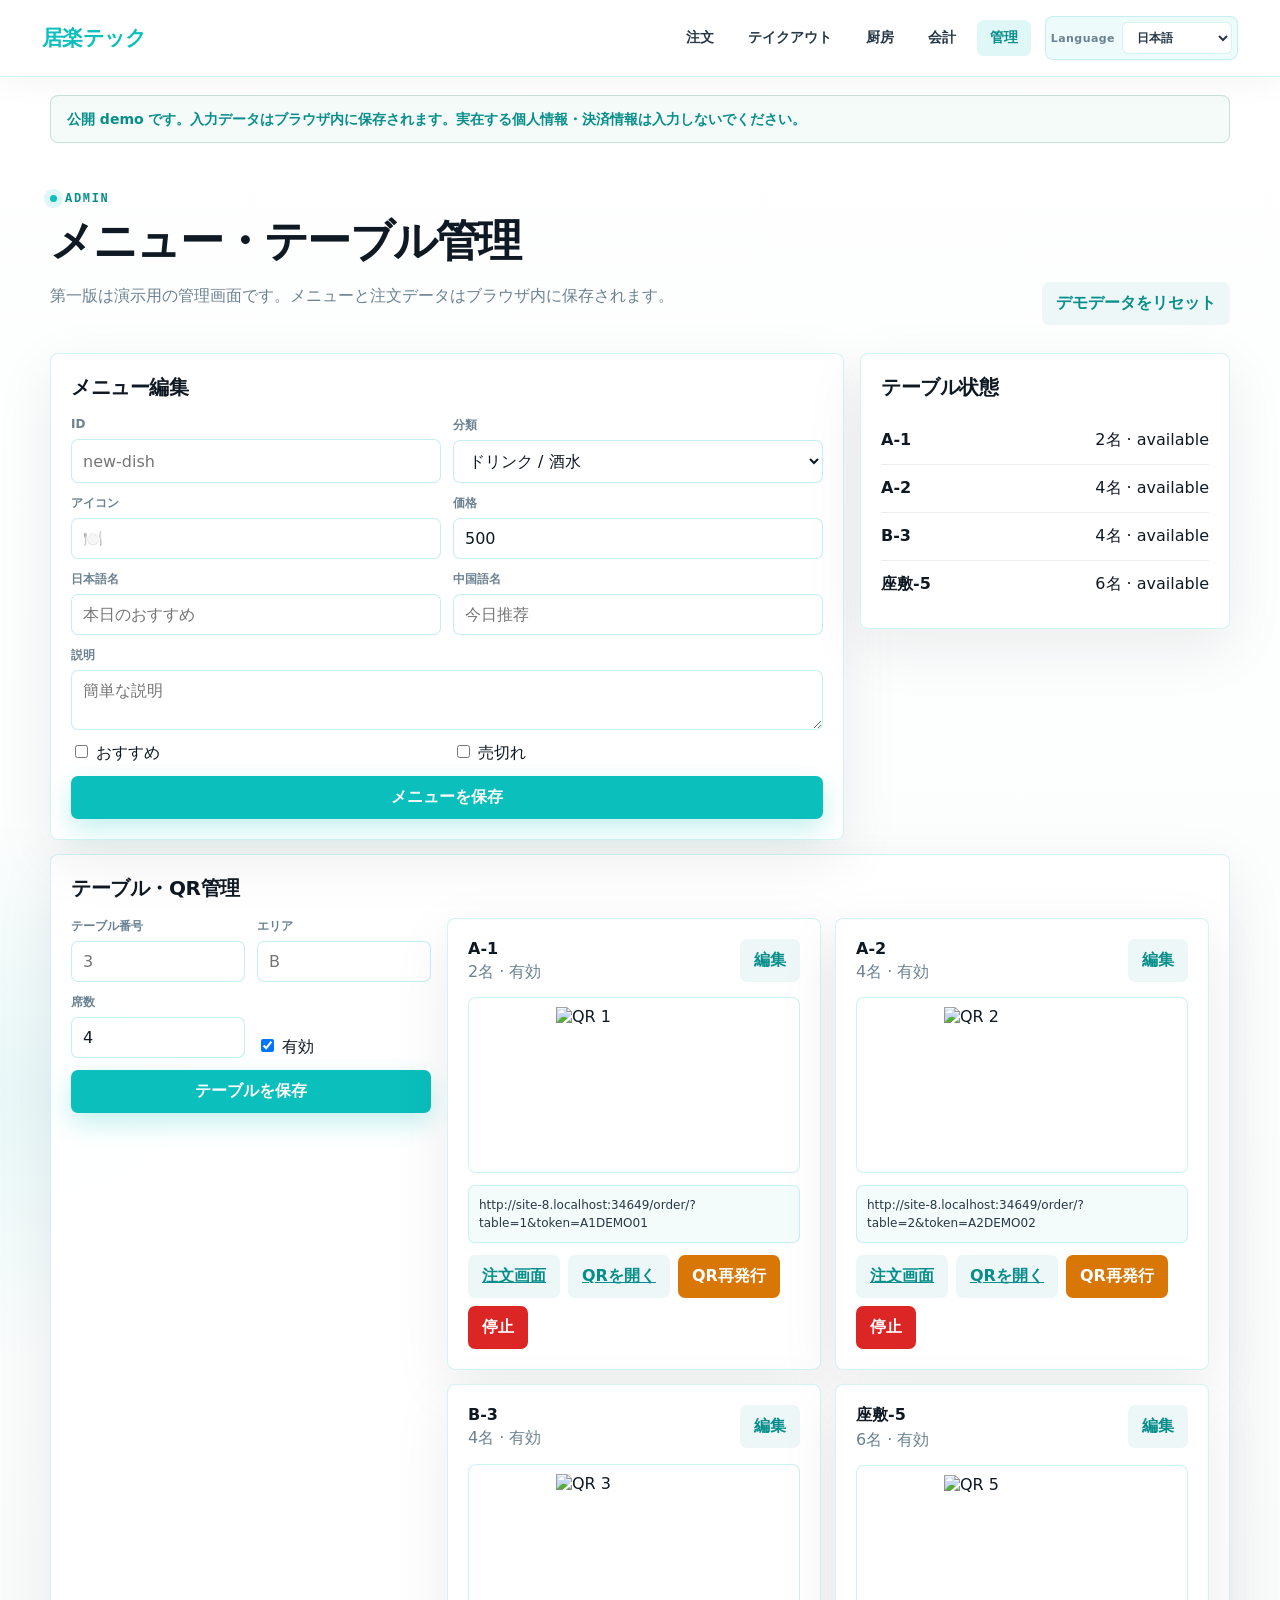
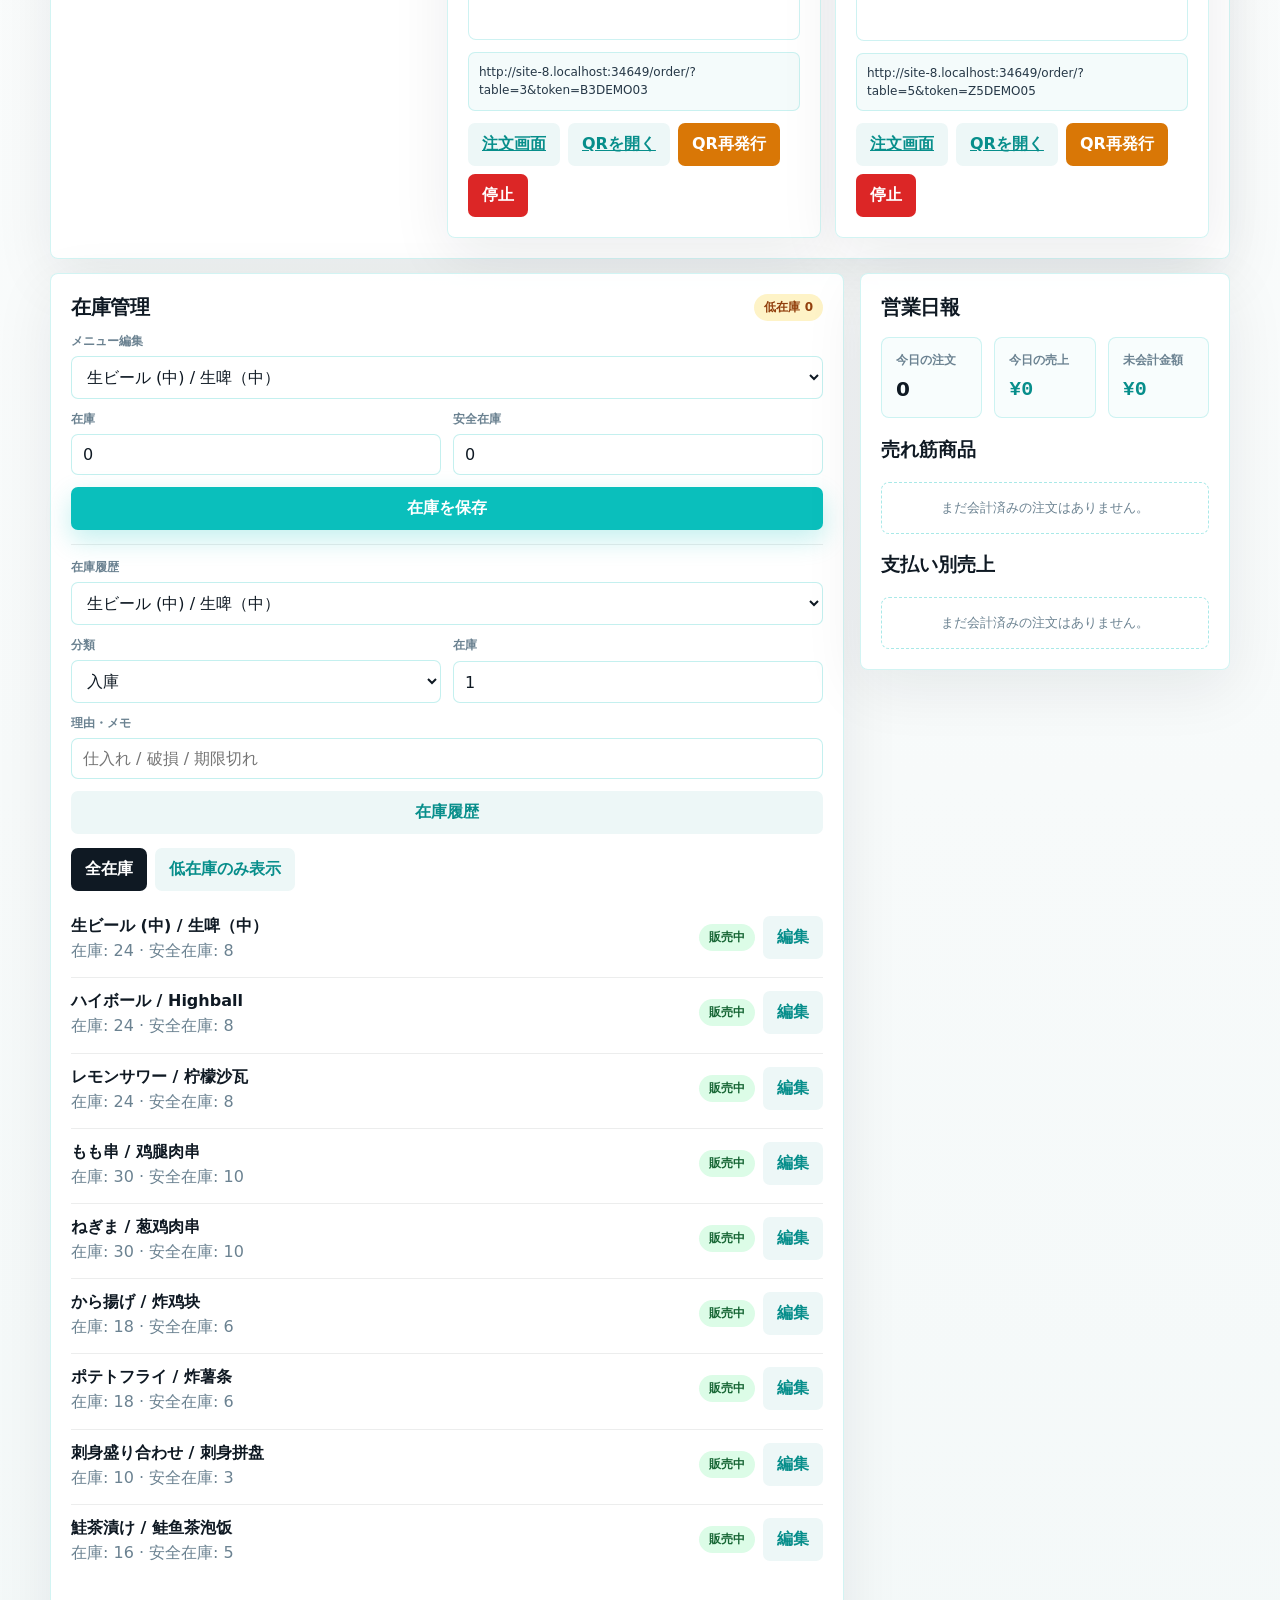
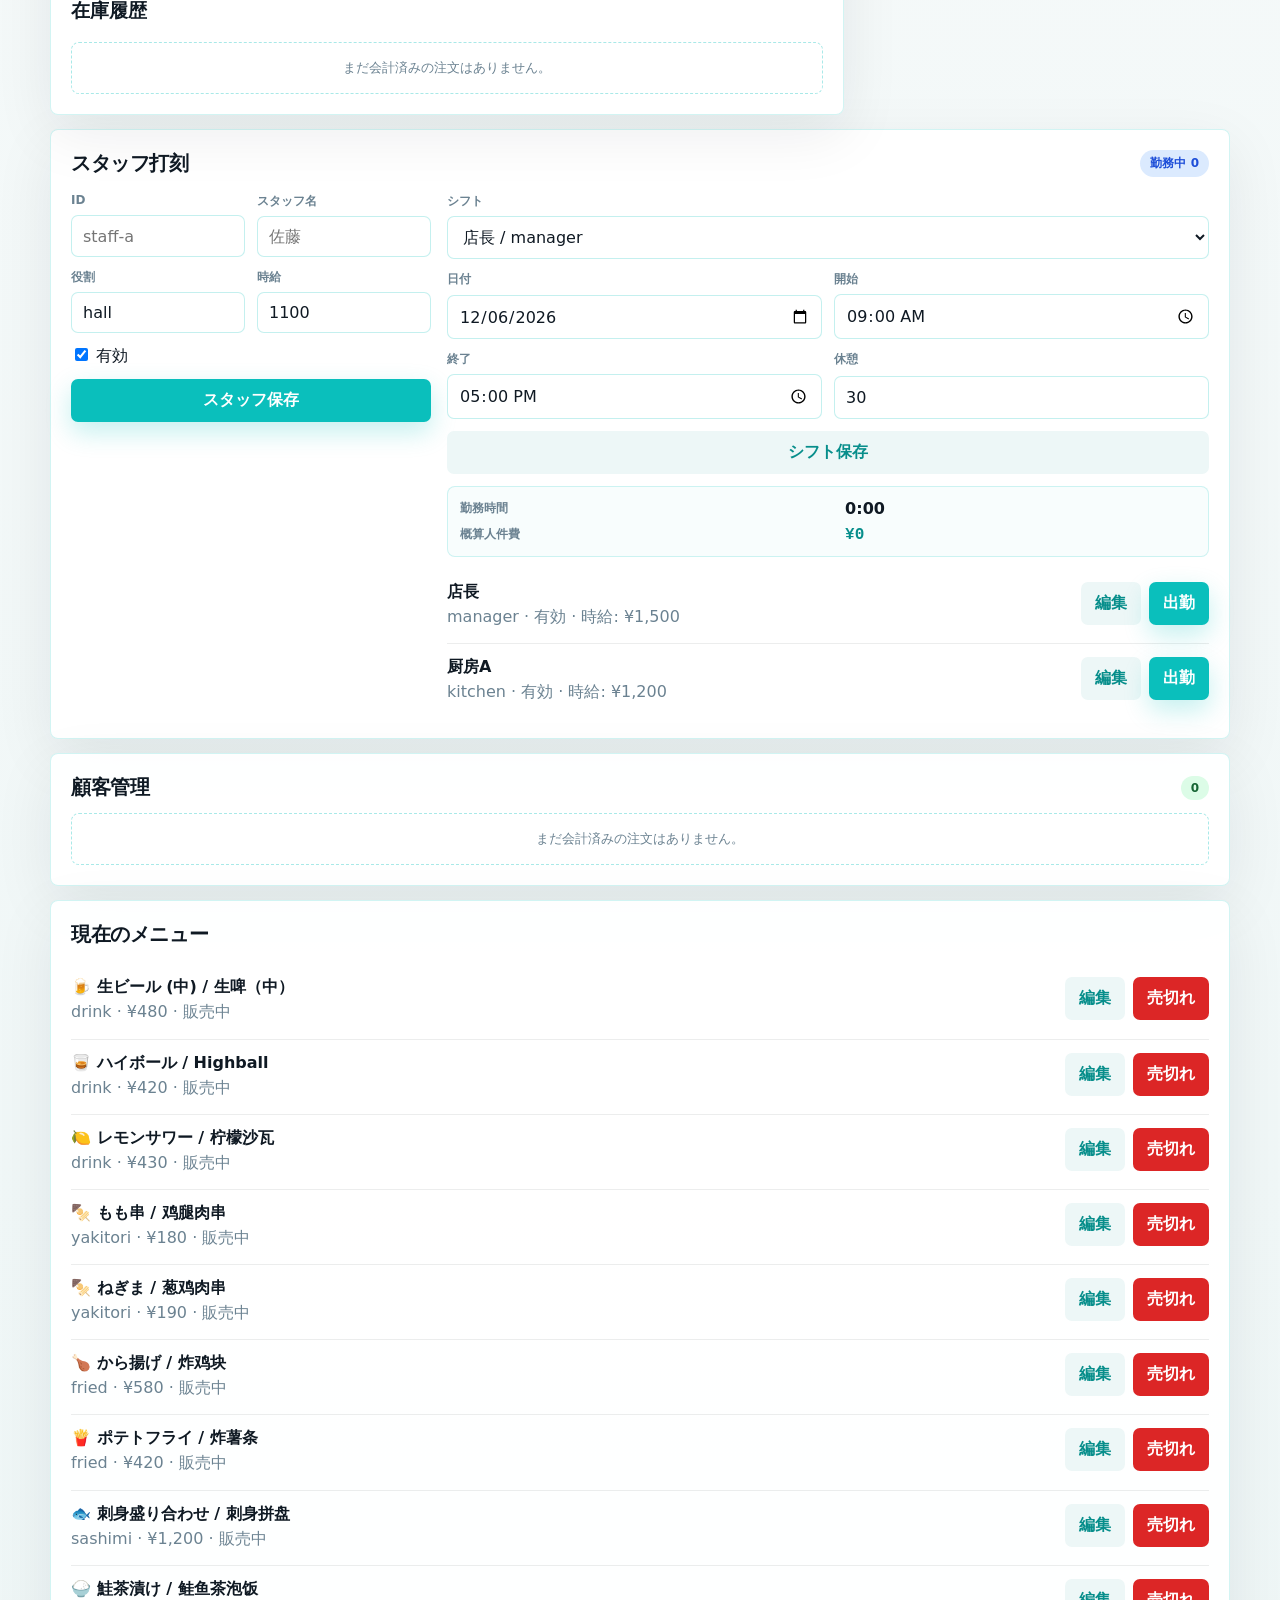
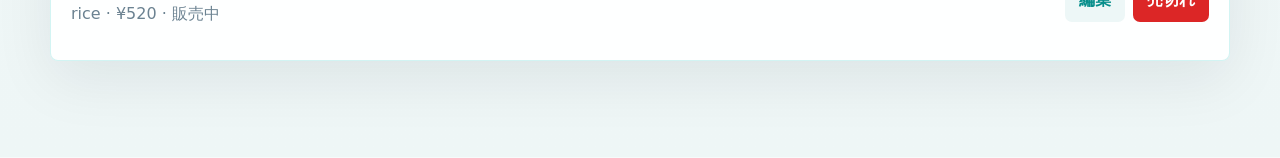
==== admin/index.html @ 018a9337 "fix: keep demo ordering responsive after stock depletion" ====
<!DOCTYPE html>
<html lang="ja">
<head>
  <meta charset="UTF-8">
  <meta name="viewport" content="width=device-width, initial-scale=1.0">
  <title>管理 | 居楽テック</title>
  <link rel="stylesheet" href="../assets/izakaya-app.css?v=20260607d">
</head>
<body data-view="admin">
  <div class="app-shell">
    <header class="topbar">
      <a class="brand" href="../">居楽テック</a>
      <div class="topbar-right">
        <nav class="nav">
          <a href="../order/?table=3" data-i18n="nav_order">注文</a>
          <a href="../takeout/" data-i18n="nav_takeout">テイクアウト</a>
          <a href="../kitchen/" data-i18n="nav_kitchen">厨房</a>
          <a href="../checkout/" data-i18n="nav_checkout">会計</a>
          <a class="active" href="../admin/" data-i18n="nav_admin">管理</a>
        </nav>
        <div class="lang-switcher" aria-label="Language">
          <button type="button" data-lang="ja">🇯🇵 JP</button>
          <button type="button" data-lang="zh">🇨🇳 中文</button>
          <button type="button" data-lang="en">🇺🇸 EN</button>
        </div>
      </div>
    </header>
    <div class="demo-notice" data-i18n="demo_notice">公開 demo です。入力データはブラウザ内に保存されます。実在する個人情報・決済情報は入力しないでください。</div>
    <main class="page">
      <div class="page-head">
        <div>
          <div class="eyebrow" data-i18n="admin_eyebrow">Admin</div>
          <h1 class="title" data-i18n="admin_title">メニュー・テーブル管理</h1>
          <p class="muted" data-i18n="admin_desc">第一版は演示用の管理画面です。メニューと注文データはブラウザ内に保存されます。</p>
        </div>
        <button class="btn ghost" data-reset data-i18n="reset_demo">デモデータをリセット</button>
      </div>
      <div class="grid layout-two">
        <section class="card">
          <h2 data-i18n="menu_edit">メニュー編集</h2>
          <form class="field-grid" data-menu-form>
            <label class="field"><span data-i18n="id">ID</span><input name="id" placeholder="new-dish"></label>
            <label class="field"><span data-i18n="category">分類</span><select name="categoryId"></select></label>
            <label class="field"><span data-i18n="icon">アイコン</span><input name="icon" placeholder="🍽️"></label>
            <label class="field"><span data-i18n="price">価格</span><input name="price" type="number" value="500" min="0"></label>
            <label class="field"><span data-i18n="name_ja">日本語名</span><input name="nameJa" required placeholder="本日のおすすめ"></label>
            <label class="field"><span data-i18n="name_zh">中国語名</span><input name="nameZh" required placeholder="今日推荐"></label>
            <label class="field full"><span data-i18n="desc">説明</span><textarea name="desc" rows="2" placeholder="簡単な説明"></textarea></label>
            <label><input name="recommended" type="checkbox"> <span data-i18n="recommended">おすすめ</span></label>
            <label><input name="soldOut" type="checkbox"> <span data-i18n="soldout">売切れ</span></label>
            <button class="btn primary full" type="submit" data-i18n="save_menu">メニューを保存</button>
          </form>
        </section>
        <aside class="card">
          <h2 data-i18n="table_status">テーブル状態</h2>
          <div data-admin-tables></div>
        </aside>
      </div>
      <section class="card" style="margin-top:14px">
        <h2 data-i18n="table_qr">テーブル・QR管理</h2>
        <div class="table-admin-grid">
          <form class="field-grid" data-table-form>
            <label class="field"><span data-i18n="table_id">テーブル番号</span><input name="id" required placeholder="3"></label>
            <label class="field"><span data-i18n="area">エリア</span><input name="area" required placeholder="B"></label>
            <label class="field"><span data-i18n="seats_count">席数</span><input name="seats" type="number" value="4" min="1"></label>
            <label style="align-self:end"><input name="enabled" type="checkbox" checked> <span data-i18n="enabled">有効</span></label>
            <button class="btn primary full" type="submit" data-i18n="save_table">テーブルを保存</button>
          </form>
          <div class="qr-grid" data-table-qr></div>
        </div>
      </section>
      <div class="grid layout-two" style="margin-top:14px">
        <section class="card">
          <div class="section-head">
            <h2 data-i18n="inventory_title">在庫管理</h2>
            <span class="status new" data-low-stock-count>0</span>
          </div>
          <form class="field-grid" data-inventory-form>
            <label class="field full"><span data-i18n="menu_edit">メニュー</span><select name="menuItemId"></select></label>
            <label class="field"><span data-i18n="stock">在庫</span><input name="stock" type="number" min="0" value="0"></label>
            <label class="field"><span data-i18n="safety_stock">安全在庫</span><input name="safetyStock" type="number" min="0" value="0"></label>
            <button class="btn primary full" type="submit" data-i18n="save_inventory">在庫を保存</button>
          </form>
          <form class="field-grid compact-form" data-movement-form>
            <label class="field full"><span data-i18n="inventory_movements">在庫履歴</span><select name="menuItemId"></select></label>
            <label class="field"><span data-i18n="category">分類</span><select name="type"><option value="restock" data-i18n="restock">入庫</option><option value="waste" data-i18n="waste">ロス</option></select></label>
            <label class="field"><span data-i18n="stock">数量</span><input name="quantity" type="number" min="1" value="1"></label>
            <label class="field full"><span data-i18n="movement_note">理由・メモ</span><input name="note" placeholder="仕入れ / 破損 / 期限切れ"></label>
            <button class="btn ghost full" type="submit" data-i18n="inventory_movements">在庫履歴</button>
          </form>
          <div class="btn-row inventory-filter">
            <button class="btn ghost active" type="button" data-inventory-filter="all" data-i18n="all_inventory">全在庫</button>
            <button class="btn ghost" type="button" data-inventory-filter="low" data-i18n="show_low_stock_only">低在庫のみ表示</button>
          </div>
          <div class="ops-list" data-inventory-list></div>
          <h3 data-i18n="inventory_movements">在庫履歴</h3>
          <div class="ops-list" data-inventory-movements></div>
        </section>
        <aside class="card">
          <h2 data-i18n="daily_report">営業日報</h2>
          <div class="overview-grid compact">
            <div class="overview-tile"><span data-i18n="today_orders">今日の注文</span><strong data-report-orders>0</strong></div>
            <div class="overview-tile"><span data-i18n="today_sales">今日の売上</span><strong class="price" data-report-sales>¥0</strong></div>
            <div class="overview-tile"><span data-i18n="open_amount">未会計金額</span><strong class="price" data-report-open>¥0</strong></div>
          </div>
          <h3 data-i18n="top_items">売れ筋商品</h3>
          <div class="ops-list" data-top-items></div>
          <h3 data-i18n="payment_methods">支払い別売上</h3>
          <div class="ops-list" data-payment-methods></div>
        </aside>
      </div>
      <section class="card" style="margin-top:14px">
        <div class="section-head">
          <h2 data-i18n="staff_timeclock">スタッフ打刻</h2>
          <span class="status preparing" data-on-duty-count>0</span>
        </div>
        <div class="table-admin-grid">
          <form class="field-grid" data-staff-form>
            <label class="field"><span data-i18n="id">ID</span><input name="id" required placeholder="staff-a"></label>
            <label class="field"><span data-i18n="staff_name">スタッフ名</span><input name="name" required placeholder="佐藤"></label>
            <label class="field"><span data-i18n="staff_role">役割</span><input name="role" value="hall"></label>
            <label class="field"><span data-i18n="hourly_wage">時給</span><input name="hourlyWage" type="number" min="0" value="1100"></label>
            <label style="align-self:end"><input name="active" type="checkbox" checked> <span data-i18n="enabled">有効</span></label>
            <button class="btn primary full" type="submit" data-i18n="save_staff">スタッフ保存</button>
          </form>
          <div>
            <form class="field-grid" data-schedule-form>
              <label class="field full"><span data-i18n="staff_schedule">シフト</span><select name="staffId"></select></label>
              <label class="field"><span data-i18n="schedule_date">日付</span><input name="date" type="date" required></label>
              <label class="field"><span data-i18n="start_time">開始</span><input name="startTime" type="time" value="09:00" required></label>
              <label class="field"><span data-i18n="end_time">終了</span><input name="endTime" type="time" value="17:00" required></label>
              <label class="field"><span data-i18n="break_time">休憩</span><input name="breakMinutes" type="number" min="0" value="30"></label>
              <button class="btn ghost full" type="submit" data-i18n="save_schedule">シフト保存</button>
            </form>
            <div class="labor-total">
              <span data-i18n="worked_time">勤務時間</span><strong data-labor-worked>0:00</strong>
              <span data-i18n="estimated_wage">概算人件費</span><strong class="price" data-labor-wage>¥0</strong>
            </div>
            <div class="ops-list" data-staff-list></div>
          </div>
        </div>
      </section>
      <section class="card" style="margin-top:14px">
        <div class="section-head">
          <h2 data-i18n="customer_management">顧客管理</h2>
          <span class="status done" data-customer-count>0</span>
        </div>
        <div class="ops-list" data-customer-list></div>
      </section>
      <section class="card" style="margin-top:14px">
        <h2 data-i18n="current_menu">現在のメニュー</h2>
        <div data-admin-menu></div>
      </section>
    </main>
  </div>
  <script src="../assets/izakaya-core.js?v=20260607d"></script>
  <script src="../assets/izakaya-config.js?v=20260607d"></script>
  <script src="../assets/izakaya-cloud.js?v=20260607d"></script>
  <script src="../assets/izakaya-i18n.js?v=20260607d"></script>
  <script src="../assets/izakaya-ui.js?v=20260607d"></script>
</body>
</html>
---- assets/izakaya-app.css ----
:root {
  --teal: #0ABFBC;
  --teal-dark: #078e8b;
  --teal-soft: #E0F7F7;
  --ink: #0F1923;
  --ink-soft: #263847;
  --muted: #6B8291;
  --line: rgba(10, 191, 188, 0.18);
  --paper: #FFFFFF;
  --wash: #F6FAFA;
  --shadow: 0 18px 60px rgba(15, 25, 35, 0.08);
  --radius: 8px;
}

* { box-sizing: border-box; }

html {
  min-height: 100%;
  font-family: 'Noto Sans JP', 'Microsoft YaHei', system-ui, sans-serif;
  background: var(--wash);
  color: var(--ink);
}

body {
  margin: 0;
  min-height: 100vh;
}

button, input, select, textarea {
  font: inherit;
}

.app-shell {
  min-height: 100vh;
  background:
    radial-gradient(900px 520px at 90% -10%, rgba(10, 191, 188, 0.16), transparent 62%),
    radial-gradient(720px 420px at 0% 22%, rgba(10, 191, 188, 0.08), transparent 64%),
    linear-gradient(180deg, #ffffff 0%, #f7fafa 48%, #eef6f6 100%);
}

.topbar {
  position: sticky;
  top: 0;
  z-index: 20;
  display: flex;
  align-items: center;
  justify-content: space-between;
  gap: 18px;
  padding: 16px 42px;
  background: rgba(255,255,255,0.9);
  border-bottom: 1px solid var(--line);
  backdrop-filter: blur(14px);
  box-shadow: 0 8px 30px rgba(15, 25, 35, 0.04);
}

.brand {
  font-family: 'Space Mono', 'Noto Sans JP', monospace;
  color: var(--teal);
  font-size: 21px;
  font-weight: 800;
  text-decoration: none;
  letter-spacing: -0.03em;
}

.nav {
  display: flex;
  align-items: center;
  gap: 8px;
  flex-wrap: wrap;
}

.topbar-right {
  display: flex;
  align-items: center;
  justify-content: flex-end;
  gap: 14px;
  flex-wrap: wrap;
}

.lang-switcher {
  display: flex;
  align-items: center;
  gap: 8px;
  padding: 5px;
  border: 1px solid var(--line);
  border-radius: 8px;
  background: rgba(10,191,188,.07);
}

.lang-select-label {
  display: flex;
  align-items: center;
  gap: 7px;
}

.lang-select-label span {
  color: var(--muted);
  font-size: 11px;
  font-weight: 900;
  letter-spacing: .04em;
}

.lang-switcher select {
  min-width: 106px;
  border: 1px solid rgba(10,191,188,.18);
  border-radius: 6px;
  background: #fff;
  color: var(--ink-soft);
  padding: 7px 28px 7px 10px;
  font-size: 12px;
  font-weight: 900;
  cursor: pointer;
  outline: none;
}

.lang-switcher select:focus {
  border-color: var(--teal);
  box-shadow: 0 0 0 3px rgba(10,191,188,.12);
}

.nav a {
  color: var(--ink-soft);
  text-decoration: none;
  font-size: 14px;
  font-weight: 700;
  padding: 9px 13px;
  border-radius: 7px;
  transition: background .18s, color .18s, transform .18s;
}

.nav a:hover,
.nav a.active {
  color: var(--teal-dark);
  background: var(--teal-soft);
}

.page {
  width: min(1180px, calc(100% - 36px));
  margin: 0 auto;
  padding: 34px 0 96px;
}

.demo-notice {
  width: min(1180px, calc(100% - 36px));
  margin: 18px auto 0;
  padding: 12px 16px;
  border: 1px solid rgba(15, 107, 87, 0.18);
  border-radius: 8px;
  background: #F4FBF8;
  color: var(--teal-dark);
  font-size: 14px;
  font-weight: 700;
  line-height: 1.6;
}

.page-head {
  display: flex;
  align-items: flex-end;
  justify-content: space-between;
  gap: 24px;
  margin: 10px 0 28px;
}

.eyebrow {
  display: inline-flex;
  align-items: center;
  gap: 8px;
  color: var(--teal-dark);
  font-family: 'Space Mono', monospace;
  font-size: 12px;
  font-weight: 800;
  letter-spacing: .14em;
  text-transform: uppercase;
}

.eyebrow::before {
  content: '';
  width: 7px;
  height: 7px;
  border-radius: 999px;
  background: var(--teal);
  box-shadow: 0 0 0 6px rgba(10, 191, 188, 0.12);
}

.title {
  margin: 10px 0 10px;
  font-size: clamp(28px, 4vw, 44px);
  line-height: 1.12;
  letter-spacing: -0.04em;
}

.muted {
  color: var(--muted);
  line-height: 1.7;
}

.grid {
  display: grid;
  gap: 16px;
}

.layout-two {
  grid-template-columns: minmax(0, 1fr) 370px;
  align-items: start;
}

.layout-two > section,
.layout-two > aside {
  min-width: 0;
}

.card {
  background: rgba(255,255,255,0.94);
  border: 1px solid var(--line);
  border-radius: var(--radius);
  padding: 20px;
  box-shadow: var(--shadow);
}

.card h2 {
  margin: 0 0 16px;
  font-size: 20px;
  letter-spacing: -0.02em;
}

.category-bar {
  display: flex;
  gap: 9px;
  overflow-x: auto;
  padding: 0 0 12px;
  margin-bottom: 4px;
}

.chip,
.tab {
  border: 1px solid rgba(10,191,188,0.24);
  background: rgba(255,255,255,0.86);
  color: var(--ink-soft);
  border-radius: 7px;
  padding: 10px 14px;
  font-size: 14px;
  font-weight: 800;
  cursor: pointer;
  transition: background .18s, color .18s, border-color .18s, transform .18s;
  white-space: nowrap;
}

.chip:hover,
.tab:hover {
  transform: translateY(-1px);
  border-color: var(--teal);
}

.chip.active,
.tab.active {
  background: var(--ink);
  color: #fff;
  border-color: var(--ink);
}

.menu-grid {
  grid-template-columns: repeat(auto-fill, minmax(230px, 1fr));
}

.menu-item {
  min-height: 210px;
  display: flex;
  flex-direction: column;
  gap: 12px;
  transition: transform .2s, box-shadow .2s, border-color .2s;
}

.menu-item:hover {
  transform: translateY(-3px);
  border-color: rgba(10,191,188,.42);
  box-shadow: 0 22px 64px rgba(10,191,188,.12);
}

.menu-top {
  display: flex;
  justify-content: space-between;
  gap: 14px;
}

.dish-icon {
  width: 48px;
  height: 48px;
  display: grid;
  place-items: center;
  border-radius: 12px;
  background: var(--teal-soft);
  font-size: 25px;
  margin-bottom: 11px;
}

.dish-name {
  font-size: 18px;
  font-weight: 900;
}

.dish-sub {
  color: var(--muted);
  font-size: 13px;
  margin-top: 3px;
}

.dish-desc {
  color: #506777;
  font-size: 13px;
  line-height: 1.6;
  min-height: 40px;
}

.price {
  color: var(--teal-dark);
  font-family: 'Space Mono', monospace;
  font-weight: 900;
  white-space: nowrap;
}

.soldout {
  opacity: .56;
}

.btn {
  border: 0;
  border-radius: 7px;
  padding: 11px 14px;
  background: var(--ink);
  color: #fff;
  font-weight: 900;
  cursor: pointer;
  transition: background .18s, transform .18s, box-shadow .18s;
}

.btn:hover:not(:disabled) {
  transform: translateY(-1px);
  box-shadow: 0 12px 28px rgba(15,25,35,.14);
}

.btn.primary {
  background: var(--teal);
  box-shadow: 0 10px 26px rgba(10,191,188,.24);
}

.btn.primary:hover:not(:disabled) {
  background: var(--teal-dark);
}

.btn.warn { background: #d97706; }
.btn.danger { background: #dc2626; }
.btn.ghost {
  background: #edf7f7;
  color: var(--teal-dark);
}
.btn:disabled {
  opacity: .48;
  cursor: not-allowed;
  box-shadow: none;
}

.btn-row {
  display: flex;
  gap: 8px;
  flex-wrap: wrap;
  align-items: center;
}

.segmented {
  display: grid;
  grid-template-columns: repeat(2, minmax(0, 1fr));
  gap: 8px;
  padding: 5px;
  margin: 6px 0 16px;
  border: 1px solid var(--line);
  border-radius: 8px;
  background: rgba(10,191,188,.07);
}

.segmented button {
  min-width: 0;
  border: 0;
  border-radius: 7px;
  padding: 11px;
  background: transparent;
  color: var(--ink-soft);
  font-weight: 900;
  cursor: pointer;
}

.segmented button.active {
  background: var(--ink);
  color: #fff;
}

.fulfillment-card {
  margin-bottom: 16px;
}

.pay-panel {
  position: sticky;
  top: 88px;
}

.cart-line,
.order-line,
.table-line,
.payment-line,
.admin-line {
  display: grid;
  grid-template-columns: minmax(0, 1fr) auto;
  gap: 12px;
  align-items: start;
  padding: 13px 0;
  border-bottom: 1px solid rgba(15,25,35,.08);
}

.cart-line:last-child,
.order-line:last-child,
.table-line:last-child,
.payment-line:last-child,
.admin-line:last-child {
  border-bottom: 0;
}

.payment-list {
  display: grid;
}

.ops-list {
  display: grid;
  margin-top: 12px;
}

.attention-line {
  margin-inline: -10px;
  padding-inline: 10px;
  border-radius: 8px;
  background: #fffbeb;
}

.compact-form {
  margin-top: 14px;
  padding-top: 14px;
  border-top: 1px solid rgba(15,25,35,.08);
}

.inventory-filter {
  margin-top: 14px;
}

.inventory-filter .active {
  background: var(--ink);
  color: #fff;
}

.labor-total {
  display: grid;
  grid-template-columns: repeat(2, minmax(0, auto));
  gap: 8px 14px;
  align-items: center;
  margin-top: 12px;
  padding: 12px;
  border: 1px solid rgba(10,191,188,.18);
  border-radius: 8px;
  background: #f8fdfd;
}

.labor-total span {
  color: var(--muted);
  font-size: 12px;
  font-weight: 900;
}

.labor-total strong {
  font-size: 16px;
}

.labor-alerts {
  margin-top: 8px;
}

.close-grid {
  display: grid;
  grid-template-columns: minmax(0, 1fr) minmax(280px, 360px);
  gap: 16px;
  align-items: start;
}

.table-ops {
  background: rgba(255,255,255,.9);
}

.customer-line {
  display: grid;
  grid-template-columns: minmax(0, 1fr) minmax(260px, 420px);
  gap: 14px;
  align-items: start;
  padding: 14px 0;
  border-bottom: 1px solid rgba(15,25,35,.08);
}

.customer-line:last-child {
  border-bottom: 0;
}

.customer-note-form {
  display: grid;
  grid-template-columns: minmax(0, 1fr) auto;
  gap: 8px;
}

.customer-note-form input {
  min-width: 0;
  border: 1px solid rgba(10,191,188,.24);
  border-radius: 7px;
  padding: 10px 11px;
  outline: none;
}

.qty {
  display: inline-flex;
  align-items: center;
  gap: 7px;
  margin-top: 8px;
}

.qty button {
  width: 30px;
  height: 30px;
  border: 1px solid rgba(10,191,188,.28);
  background: #fff;
  border-radius: 7px;
  font-weight: 900;
  cursor: pointer;
}

.note,
.field input,
.field select,
.field textarea {
  width: 100%;
  border: 1px solid rgba(10,191,188,.24);
  border-radius: 7px;
  background: #fff;
  padding: 10px 11px;
  color: var(--ink);
  outline: none;
}

.note {
  margin-top: 9px;
  font-size: 13px;
}

.note:focus,
.field input:focus,
.field select:focus,
.field textarea:focus {
  border-color: var(--teal);
  box-shadow: 0 0 0 4px rgba(10,191,188,.1);
}

.summary {
  display: flex;
  justify-content: space-between;
  align-items: center;
  gap: 14px;
  margin-top: 16px;
  padding-top: 16px;
  border-top: 2px solid var(--ink);
  font-size: 18px;
  font-weight: 900;
}

.danger-text {
  color: var(--red);
}

.status {
  display: inline-flex;
  align-items: center;
  border-radius: 999px;
  padding: 5px 10px;
  font-size: 12px;
  font-weight: 900;
}

.status.new { background: #fef3c7; color: #92400e; }
.status.preparing { background: #dbeafe; color: #1d4ed8; }
.status.done { background: #dcfce7; color: #166534; }
.status.paid { background: #ede9fe; color: #6d28d9; }

.order-card {
  gap: 10px;
}

.kitchen-board {
  display: grid;
  grid-template-columns: repeat(3, minmax(0, 1fr));
  gap: 16px;
  align-items: start;
}

.kitchen-column {
  min-height: 360px;
  padding: 16px;
  border: 1px solid var(--line);
  border-radius: var(--radius);
  background: rgba(255,255,255,.62);
}

.kitchen-column.new {
  border-color: rgba(217,119,6,.24);
}

.kitchen-column.preparing {
  border-color: rgba(29,78,216,.22);
}

.kitchen-column.done {
  border-color: rgba(22,101,52,.22);
}

.kitchen-ticket {
  padding: 16px;
  box-shadow: 0 14px 42px rgba(15,25,35,.06);
}

.kitchen-ticket.dine-in {
  border-left: 4px solid var(--teal);
}

.kitchen-ticket.pickup {
  border-left: 4px solid #6366f1;
}

.kitchen-ticket.delivery {
  border-left: 4px solid #f59e0b;
}

.kitchen-ticket.rush {
  border-color: rgba(220,38,38,.36);
  box-shadow: 0 16px 46px rgba(220,38,38,.08);
}

.ticket-head {
  display: flex;
  justify-content: space-between;
  gap: 12px;
  align-items: flex-start;
}

.ticket-badges {
  display: flex;
  gap: 7px;
  flex-wrap: wrap;
  align-items: center;
}

.ticket-head h2 {
  margin: 9px 0 4px;
  font-size: 22px;
}

.order-type,
.rush-badge {
  display: inline-flex;
  align-items: center;
  border-radius: 999px;
  padding: 5px 10px;
  font-size: 12px;
  font-weight: 900;
}

.order-type.dine-in {
  background: var(--teal-soft);
  color: var(--teal-dark);
}

.order-type.pickup {
  background: #eef2ff;
  color: #4338ca;
}

.order-type.delivery {
  background: #fef3c7;
  color: #b45309;
}

.rush-badge {
  background: #fee2e2;
  color: #b91c1c;
}

.note-alert {
  display: grid;
  gap: 6px;
  margin: 12px 0;
  padding: 11px 12px;
  border: 1px solid rgba(245,158,11,.28);
  border-radius: 8px;
  background: #fff7ed;
  color: #7c2d12;
  font-size: 13px;
  line-height: 1.5;
}

.note-alert strong {
  color: #9a3412;
}

.order-history {
  margin-top: 22px;
  padding-top: 18px;
  border-top: 1px solid rgba(15,25,35,.1);
}

.section-head {
  display: flex;
  justify-content: space-between;
  gap: 12px;
  align-items: center;
  margin-bottom: 12px;
}

.section-head h2 {
  margin: 0;
}

.mini-order {
  padding: 12px;
  border: 1px solid rgba(10,191,188,.18);
  border-radius: 8px;
  background: #f9fdfd;
}

.mini-order.selected {
  border-color: var(--teal);
  box-shadow: 0 0 0 4px rgba(10,191,188,.1);
}

.mini-order + .mini-order {
  margin-top: 10px;
}

.mini-order .order-line {
  padding: 8px 0 0;
  border-bottom: 0;
  font-size: 13px;
}

.confirmation-card {
  display: grid;
  gap: 12px;
  margin-bottom: 16px;
  padding: 16px;
  border: 1px solid rgba(10,191,188,.28);
  border-radius: 8px;
  background: linear-gradient(180deg, #f4ffff 0%, #ffffff 100%);
  box-shadow: 0 14px 40px rgba(10,191,188,.1);
}

.confirmation-card[hidden] {
  display: none;
}

.confirmation-card h3 {
  margin: 6px 0 4px;
  font-size: 22px;
}

.confirmation-icon {
  width: 42px;
  height: 42px;
  display: grid;
  place-items: center;
  border-radius: 50%;
  background: var(--teal);
  color: #fff;
  font-size: 24px;
  font-weight: 900;
}

.confirm-detail {
  display: flex;
  justify-content: space-between;
  gap: 12px;
  padding: 10px 0;
  border-top: 1px solid rgba(15,25,35,.08);
}

.confirm-detail span {
  color: var(--muted);
  font-size: 13px;
  font-weight: 900;
}

.summary.compact {
  margin-top: 12px;
  padding-top: 12px;
  font-size: 16px;
}

.meta {
  display: flex;
  gap: 8px;
  flex-wrap: wrap;
  color: var(--muted);
  font-size: 13px;
}

.empty {
  padding: 34px 18px;
  text-align: center;
  color: var(--muted);
  background: rgba(255,255,255,.72);
  border: 1px dashed rgba(10,191,188,.35);
  border-radius: var(--radius);
}

.empty.small {
  padding: 16px 12px;
  font-size: 13px;
}

.tabs {
  display: flex;
  gap: 9px;
  flex-wrap: wrap;
}

.field-grid {
  display: grid;
  grid-template-columns: repeat(2, minmax(0, 1fr));
  gap: 12px;
}

.table-admin-grid {
  display: grid;
  grid-template-columns: minmax(280px, 360px) minmax(0, 1fr);
  gap: 16px;
  align-items: start;
  margin-top: 16px;
}

.qr-grid {
  display: grid;
  grid-template-columns: repeat(auto-fill, minmax(250px, 1fr));
  gap: 14px;
}

.qr-card {
  display: grid;
  gap: 12px;
}

.qr-head {
  display: flex;
  justify-content: space-between;
  gap: 12px;
  align-items: flex-start;
}

.qr-code {
  display: grid;
  place-items: center;
  min-height: 176px;
  border: 1px solid rgba(10,191,188,.2);
  border-radius: 8px;
  background: #fff;
}

.qr-code img {
  width: 156px;
  height: 156px;
}

.url-box {
  display: block;
  overflow-wrap: anywhere;
  padding: 10px;
  border-radius: 7px;
  background: #f4fbfb;
  border: 1px solid rgba(10,191,188,.18);
  color: var(--ink-soft);
  font-size: 12px;
  line-height: 1.5;
}

.field {
  display: grid;
  gap: 6px;
}

.field label,
.field span {
  color: var(--muted);
  font-size: 12px;
  font-weight: 900;
}

.full {
  grid-column: 1 / -1;
}

.toast {
  position: fixed;
  left: 50%;
  bottom: 22px;
  transform: translateX(-50%);
  z-index: 40;
  padding: 13px 18px;
  color: #fff;
  background: var(--ink);
  border-radius: 8px;
  box-shadow: 0 18px 50px rgba(15,25,35,.24);
  font-weight: 800;
}

.app-link {
  color: var(--teal-dark);
  font-weight: 900;
  text-decoration: none;
}

.small-note {
  margin: 14px 0 0;
  font-size: 13px;
}

.outside-checkout {
  margin-top: 16px;
}

.overview-card {
  margin-bottom: 16px;
}

.overview-grid {
  display: grid;
  grid-template-columns: repeat(4, minmax(0, 1fr));
  gap: 12px;
}

.overview-grid.compact {
  grid-template-columns: repeat(3, minmax(0, 1fr));
  margin-bottom: 16px;
}

.overview-tile {
  min-width: 0;
  padding: 14px;
  border: 1px solid rgba(10,191,188,.18);
  border-radius: 8px;
  background: #f8fdfd;
}

.overview-tile span {
  display: block;
  color: var(--muted);
  font-size: 12px;
  font-weight: 900;
  margin-bottom: 7px;
}

.overview-tile strong {
  display: block;
  font-size: 20px;
  line-height: 1.35;
  overflow-wrap: anywhere;
}

@media (max-width: 900px) {
  .topbar {
    display: grid;
    grid-template-columns: minmax(0, 1fr) auto;
    align-items: center;
    padding: 14px 18px;
  }

  .topbar-right {
    display: contents;
  }

  .brand {
    grid-column: 1;
    grid-row: 1;
  }

  .lang-switcher {
    grid-column: 2;
    grid-row: 1;
    justify-self: end;
  }

  .nav {
    grid-column: 1 / -1;
    grid-row: 2;
    justify-content: flex-start;
  }

  .page {
    width: min(100% - 28px, 1180px);
    padding-top: 24px;
  }

  .page-head {
    align-items: flex-start;
    flex-direction: column;
  }

  .layout-two {
    grid-template-columns: 1fr;
  }

  .pay-panel {
    position: static;
  }

  .field-grid {
    grid-template-columns: 1fr;
  }

  .table-admin-grid {
    grid-template-columns: 1fr;
  }

  .close-grid {
    grid-template-columns: 1fr;
  }

  .customer-line,
  .customer-note-form {
    grid-template-columns: 1fr;
  }

  .kitchen-board {
    grid-template-columns: 1fr;
  }

  .overview-grid {
    grid-template-columns: repeat(2, minmax(0, 1fr));
  }
}

@media (max-width: 560px) {
  .topbar {
    gap: 12px;
  }

  .lang-select-label span {
    display: none;
  }

  .lang-switcher select {
    min-width: 96px;
  }

  .page {
    width: min(100% - 28px, 1180px);
  }

  .card {
    padding: 16px;
  }

  .segmented {
    gap: 6px;
  }

  .segmented button {
    padding: 11px 8px;
    font-size: 15px;
    white-space: normal;
    overflow-wrap: anywhere;
  }

  .menu-grid {
    grid-template-columns: repeat(2, minmax(0, 1fr));
    gap: 12px;
  }

  .menu-item {
    min-height: 258px;
    padding: 14px;
  }

  .menu-top {
    flex-direction: column;
    gap: 8px;
  }

  .dish-icon {
    width: 44px;
    height: 44px;
    margin-bottom: 9px;
    font-size: 23px;
  }

  .dish-name {
    font-size: 16px;
    line-height: 1.32;
    overflow-wrap: anywhere;
  }

  .dish-sub,
  .dish-desc {
    font-size: 12px;
  }

  .dish-desc {
    min-height: 54px;
  }

  .menu-item .btn {
    width: 100%;
    margin-top: auto;
    padding-inline: 8px;
  }

  .overview-grid {
    grid-template-columns: 1fr;
  }
}

@media (max-width: 340px) {
  .menu-grid {
    grid-template-columns: 1fr;
  }
}
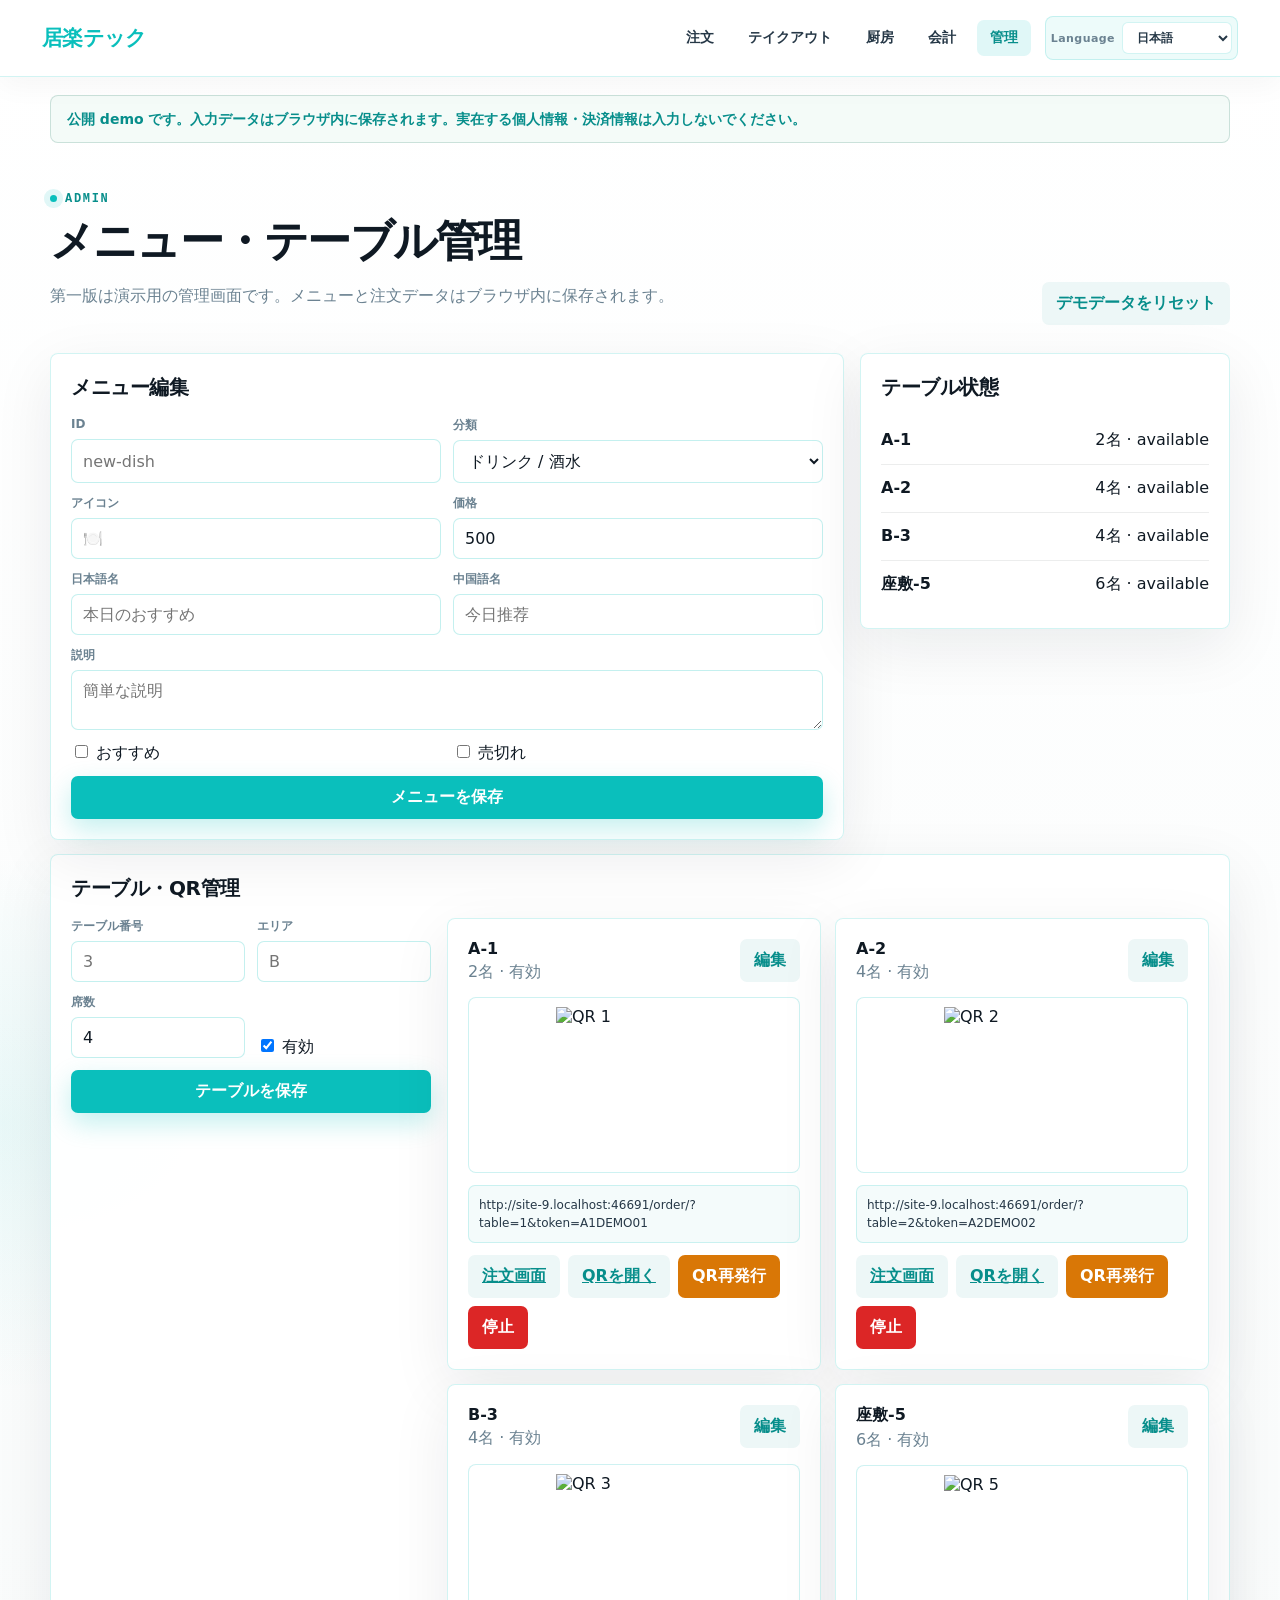
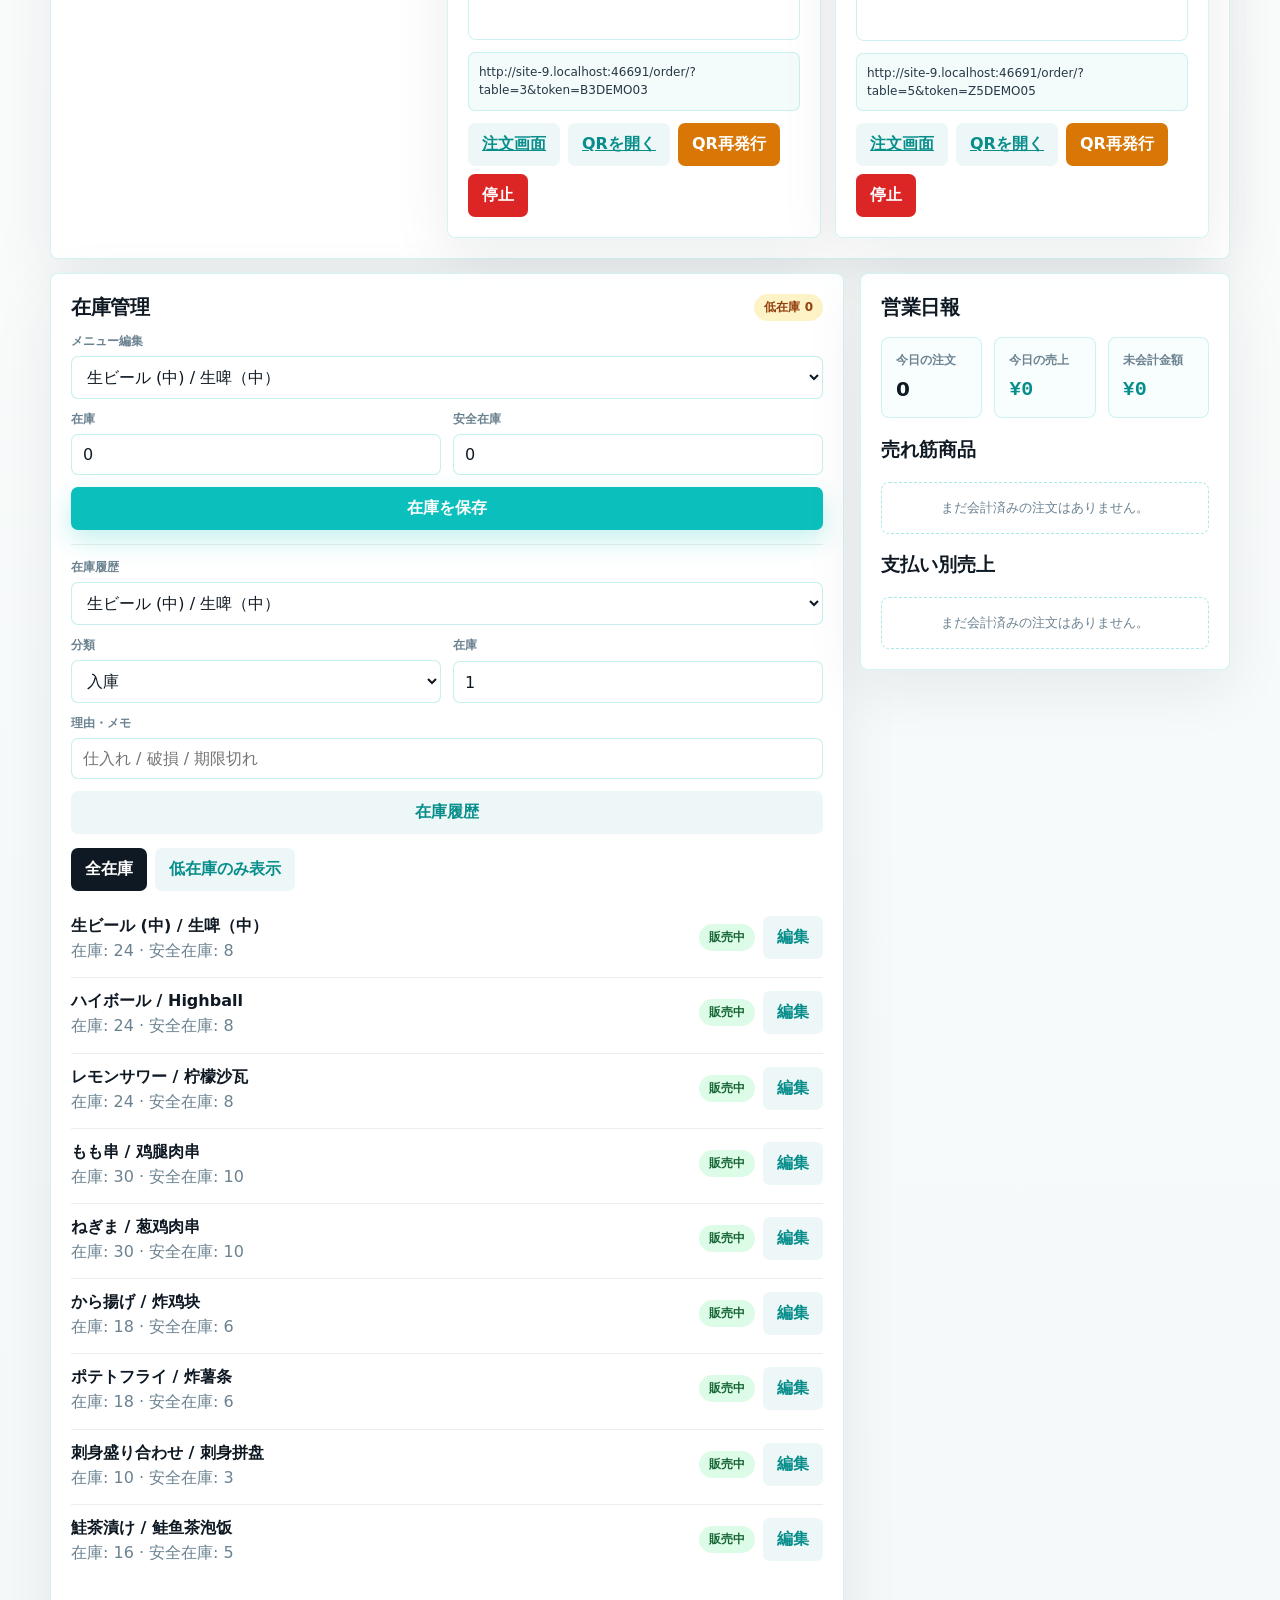
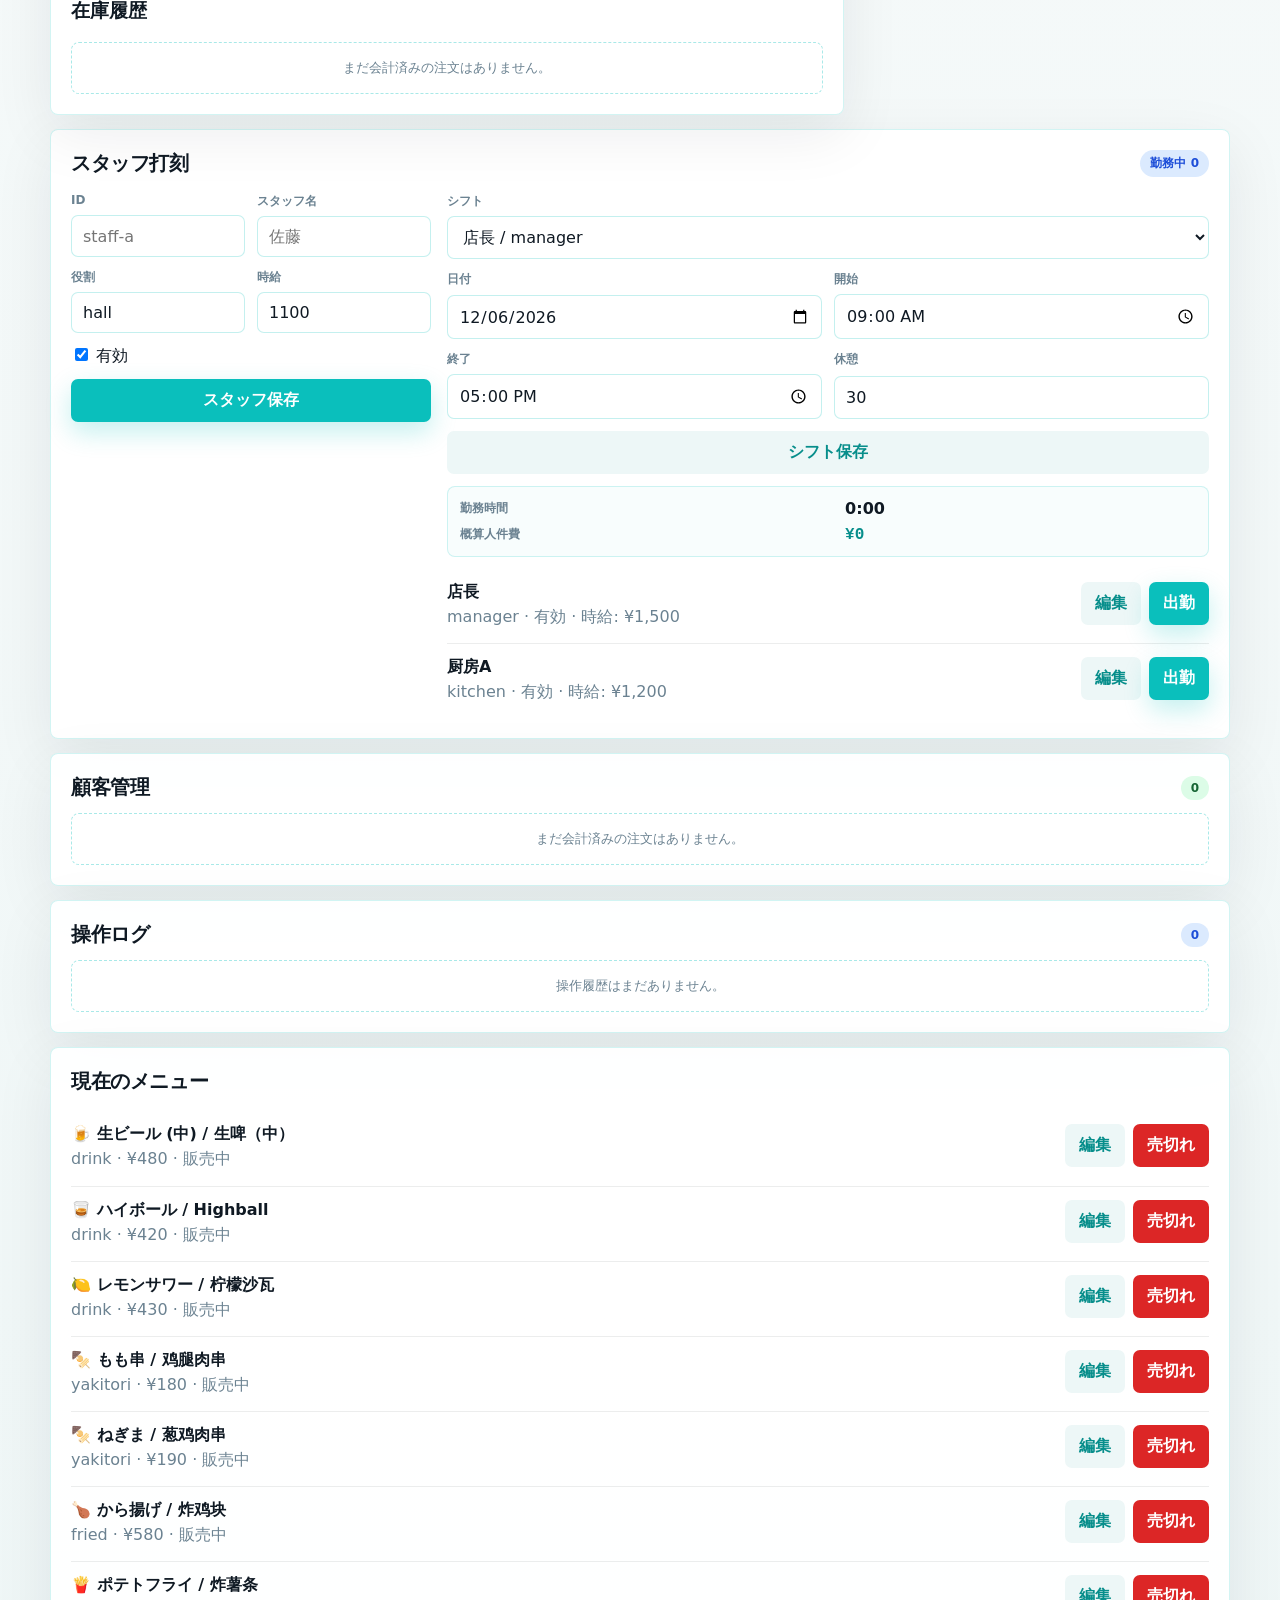
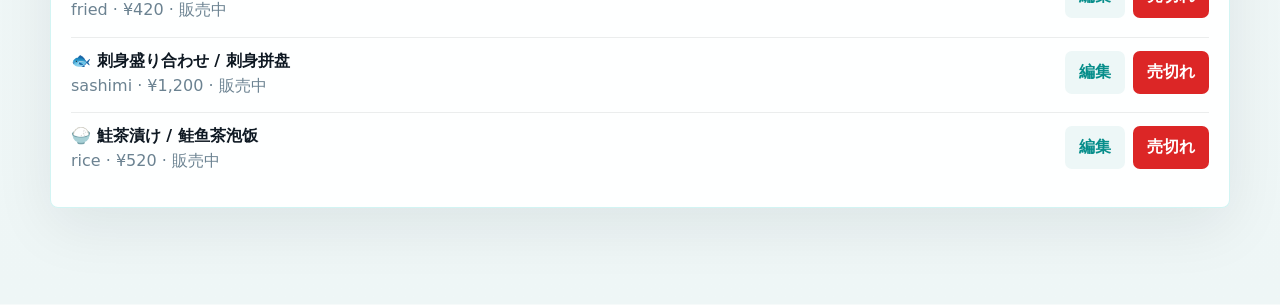
==== commit 04b82d16: "feat: add operations audit log" ====
--- a/admin/index.html
+++ b/admin/index.html
@@ -4,7 +4,7 @@
   <meta charset="UTF-8">
   <meta name="viewport" content="width=device-width, initial-scale=1.0">
   <title>管理 | 居楽テック</title>
-  <link rel="stylesheet" href="../assets/izakaya-app.css?v=20260607d">
+  <link rel="stylesheet" href="../assets/izakaya-app.css?v=20260608a">
 </head>
 <body data-view="admin">
   <div class="app-shell">
@@ -148,15 +148,22 @@
         <div class="ops-list" data-customer-list></div>
       </section>
       <section class="card" style="margin-top:14px">
+        <div class="section-head">
+          <h2 data-i18n="audit_log">操作ログ</h2>
+          <span class="status preparing" data-audit-count>0</span>
+        </div>
+        <div class="ops-list" data-audit-log></div>
+      </section>
+      <section class="card" style="margin-top:14px">
         <h2 data-i18n="current_menu">現在のメニュー</h2>
         <div data-admin-menu></div>
       </section>
     </main>
   </div>
-  <script src="../assets/izakaya-core.js?v=20260607d"></script>
-  <script src="../assets/izakaya-config.js?v=20260607d"></script>
-  <script src="../assets/izakaya-cloud.js?v=20260607d"></script>
-  <script src="../assets/izakaya-i18n.js?v=20260607d"></script>
-  <script src="../assets/izakaya-ui.js?v=20260607d"></script>
+  <script src="../assets/izakaya-core.js?v=20260608a"></script>
+  <script src="../assets/izakaya-config.js?v=20260608a"></script>
+  <script src="../assets/izakaya-cloud.js?v=20260608a"></script>
+  <script src="../assets/izakaya-i18n.js?v=20260608a"></script>
+  <script src="../assets/izakaya-ui.js?v=20260608a"></script>
 </body>
 </html>
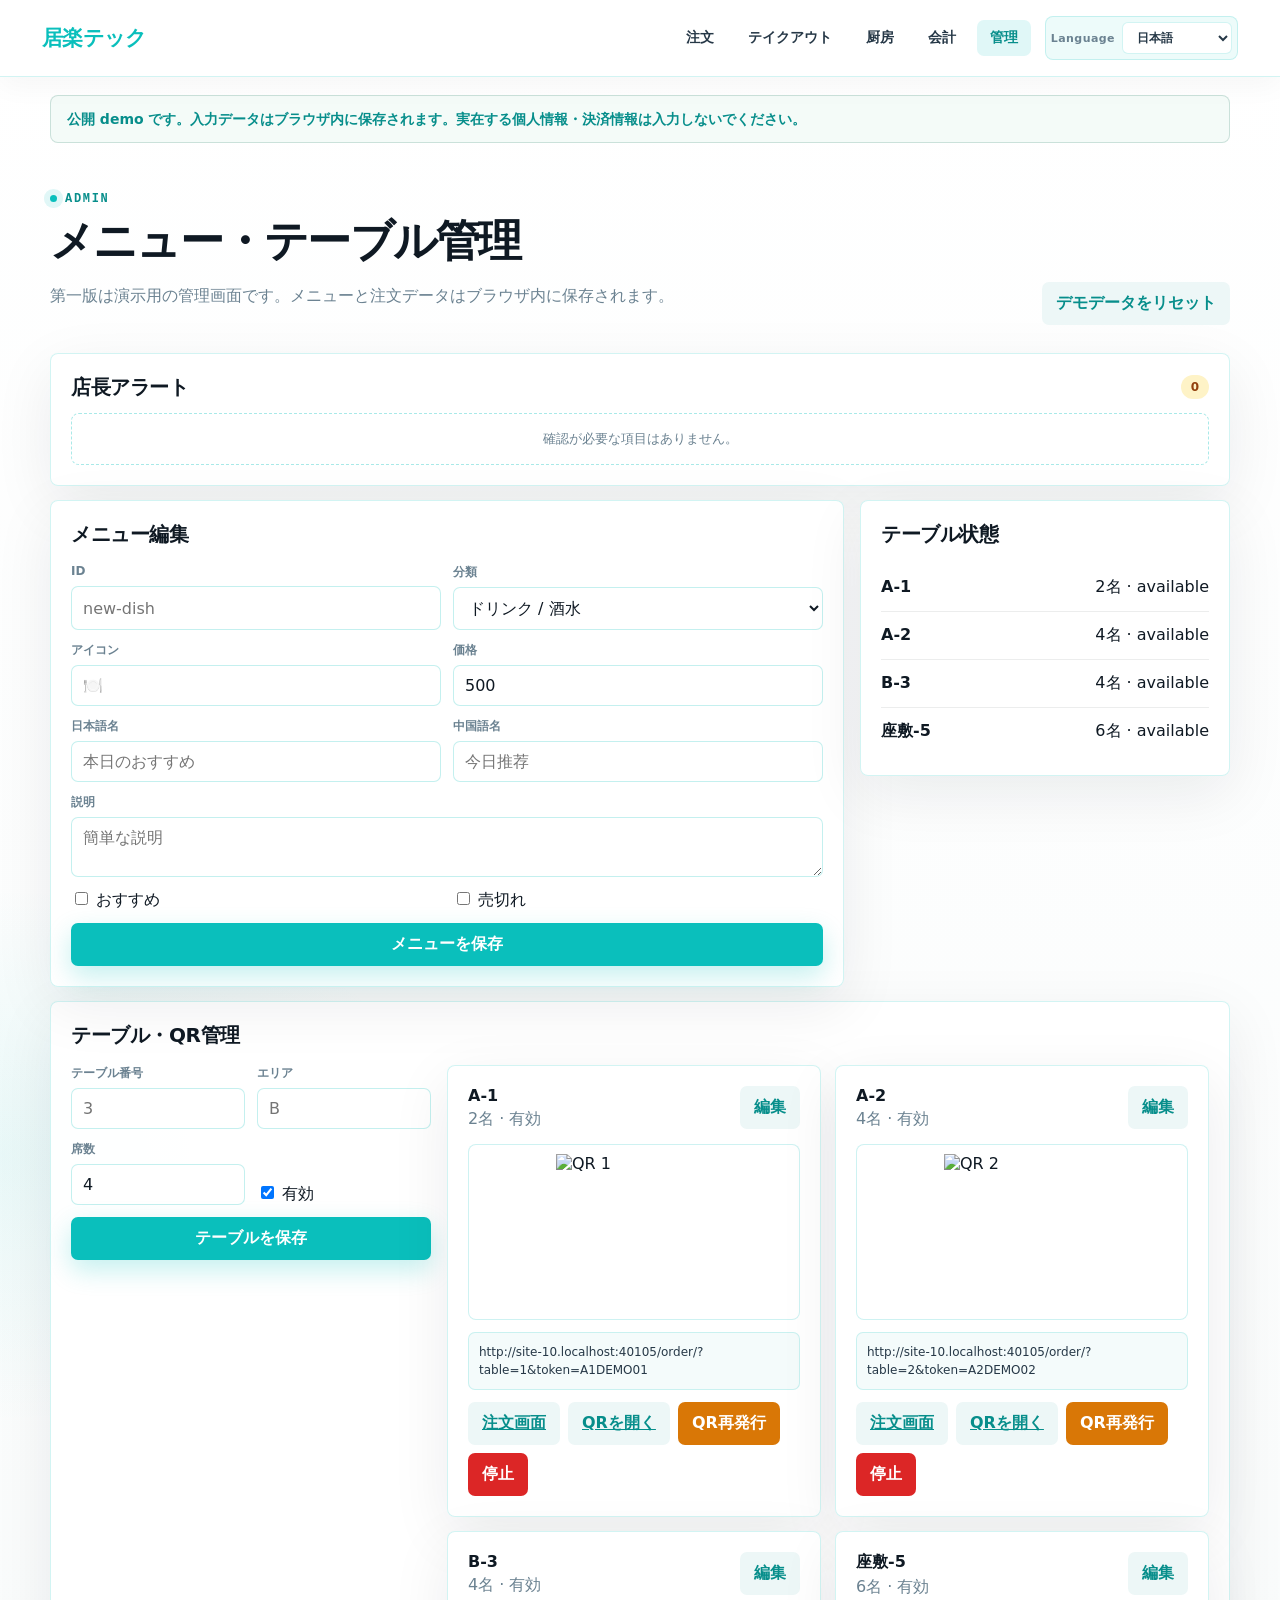
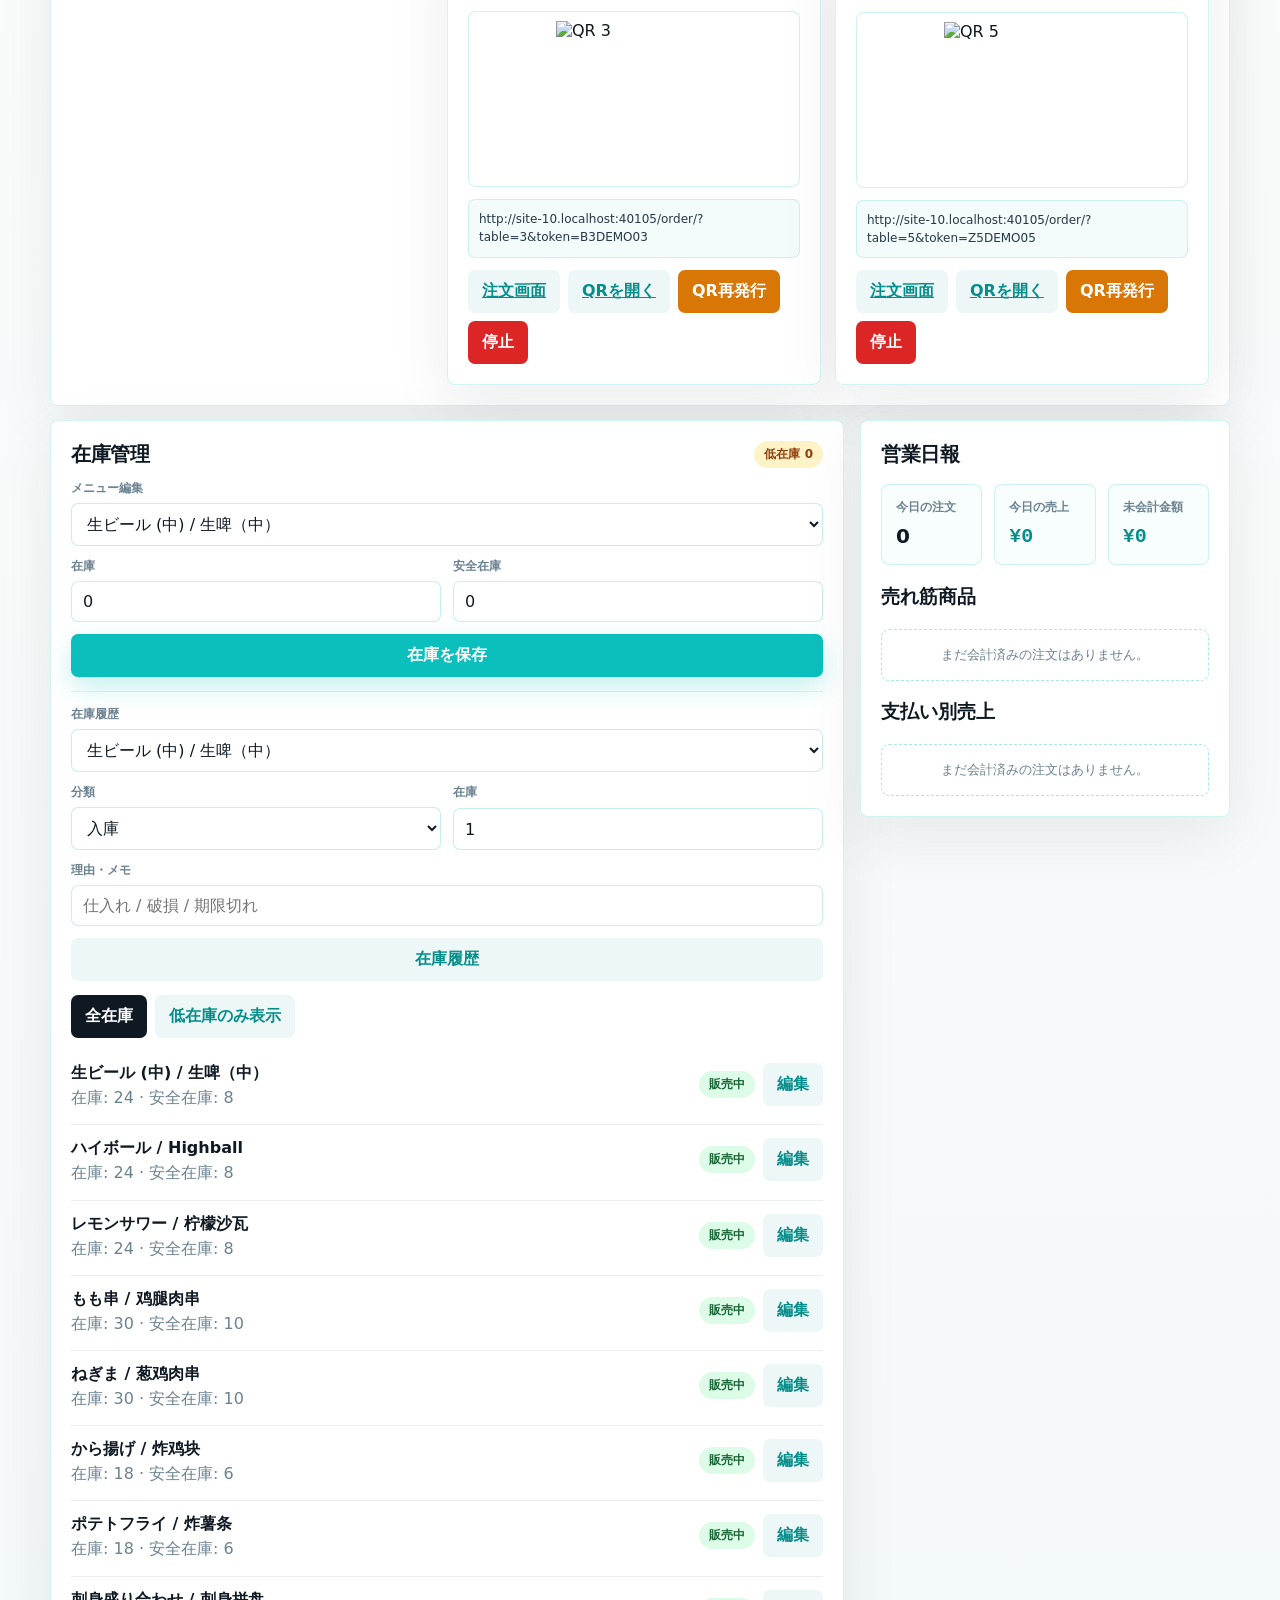
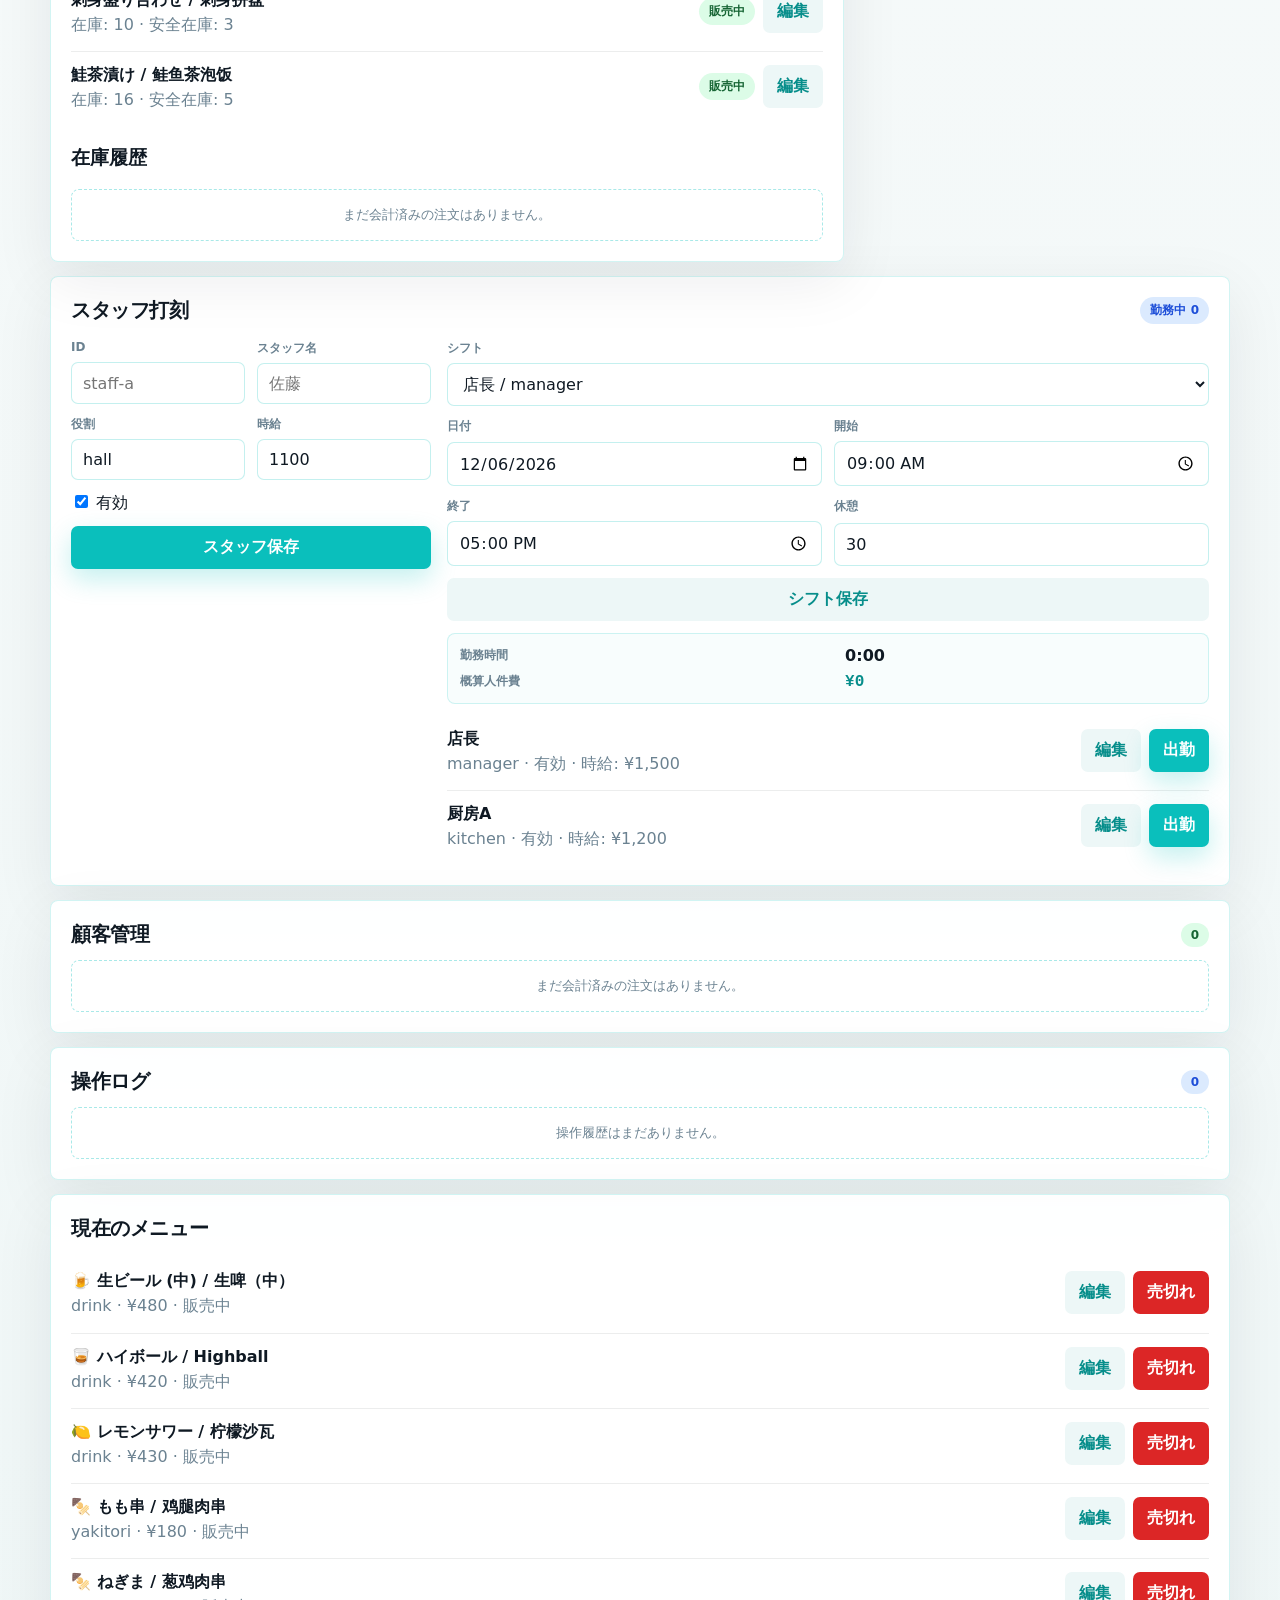
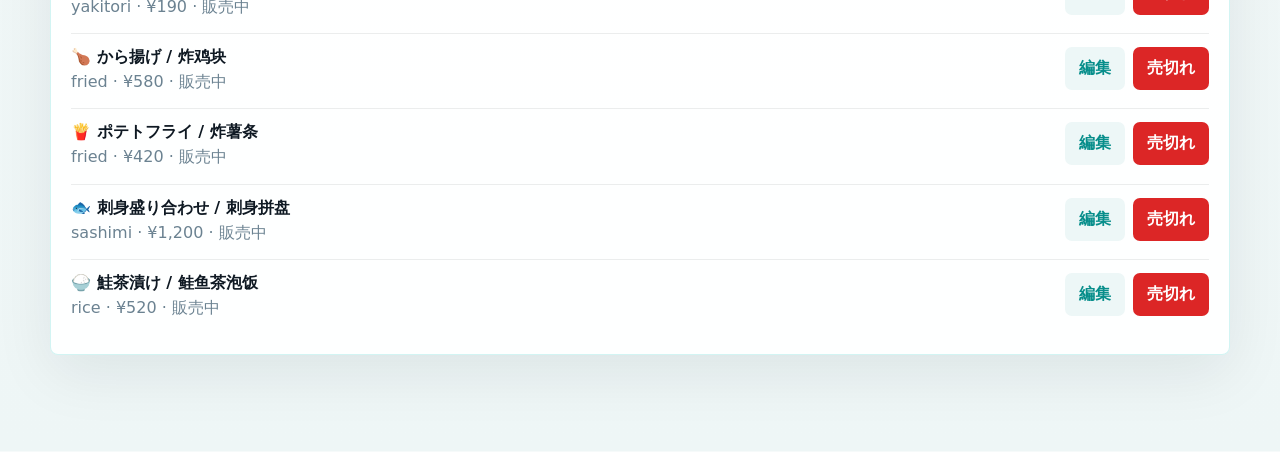
==== commit 62aa769f: "feat: add manager alert center" ====
--- a/admin/index.html
+++ b/admin/index.html
@@ -4,7 +4,7 @@
   <meta charset="UTF-8">
   <meta name="viewport" content="width=device-width, initial-scale=1.0">
   <title>管理 | 居楽テック</title>
-  <link rel="stylesheet" href="../assets/izakaya-app.css?v=20260608a">
+  <link rel="stylesheet" href="../assets/izakaya-app.css?v=20260608b">
 </head>
 <body data-view="admin">
   <div class="app-shell">
@@ -35,6 +35,13 @@
         </div>
         <button class="btn ghost" data-reset data-i18n="reset_demo">デモデータをリセット</button>
       </div>
+      <section class="card" style="margin-bottom:14px">
+        <div class="section-head">
+          <h2 data-i18n="manager_alerts">店長アラート</h2>
+          <span class="status new" data-manager-alert-count>0</span>
+        </div>
+        <div class="ops-list" data-manager-alerts></div>
+      </section>
       <div class="grid layout-two">
         <section class="card">
           <h2 data-i18n="menu_edit">メニュー編集</h2>
@@ -160,10 +167,10 @@
       </section>
     </main>
   </div>
-  <script src="../assets/izakaya-core.js?v=20260608a"></script>
-  <script src="../assets/izakaya-config.js?v=20260608a"></script>
-  <script src="../assets/izakaya-cloud.js?v=20260608a"></script>
-  <script src="../assets/izakaya-i18n.js?v=20260608a"></script>
-  <script src="../assets/izakaya-ui.js?v=20260608a"></script>
+  <script src="../assets/izakaya-core.js?v=20260608b"></script>
+  <script src="../assets/izakaya-config.js?v=20260608b"></script>
+  <script src="../assets/izakaya-cloud.js?v=20260608b"></script>
+  <script src="../assets/izakaya-i18n.js?v=20260608b"></script>
+  <script src="../assets/izakaya-ui.js?v=20260608b"></script>
 </body>
 </html>
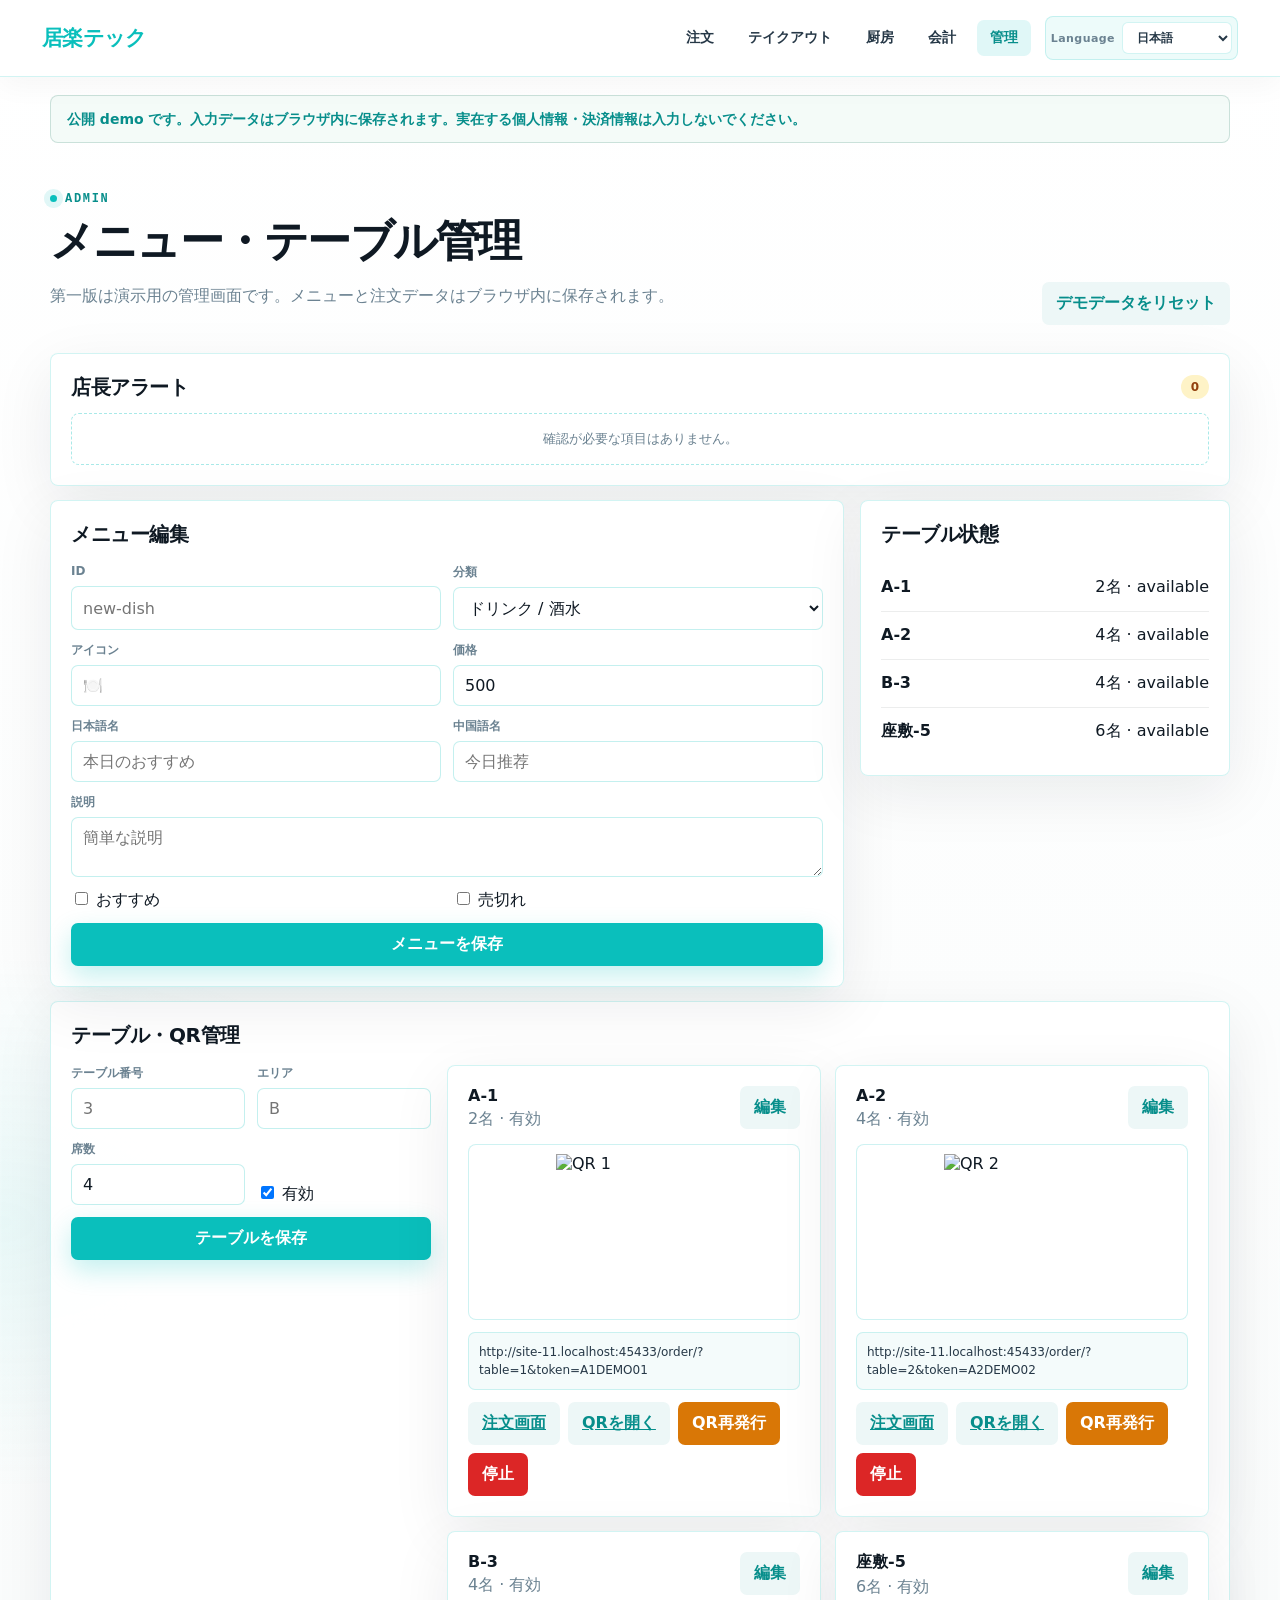
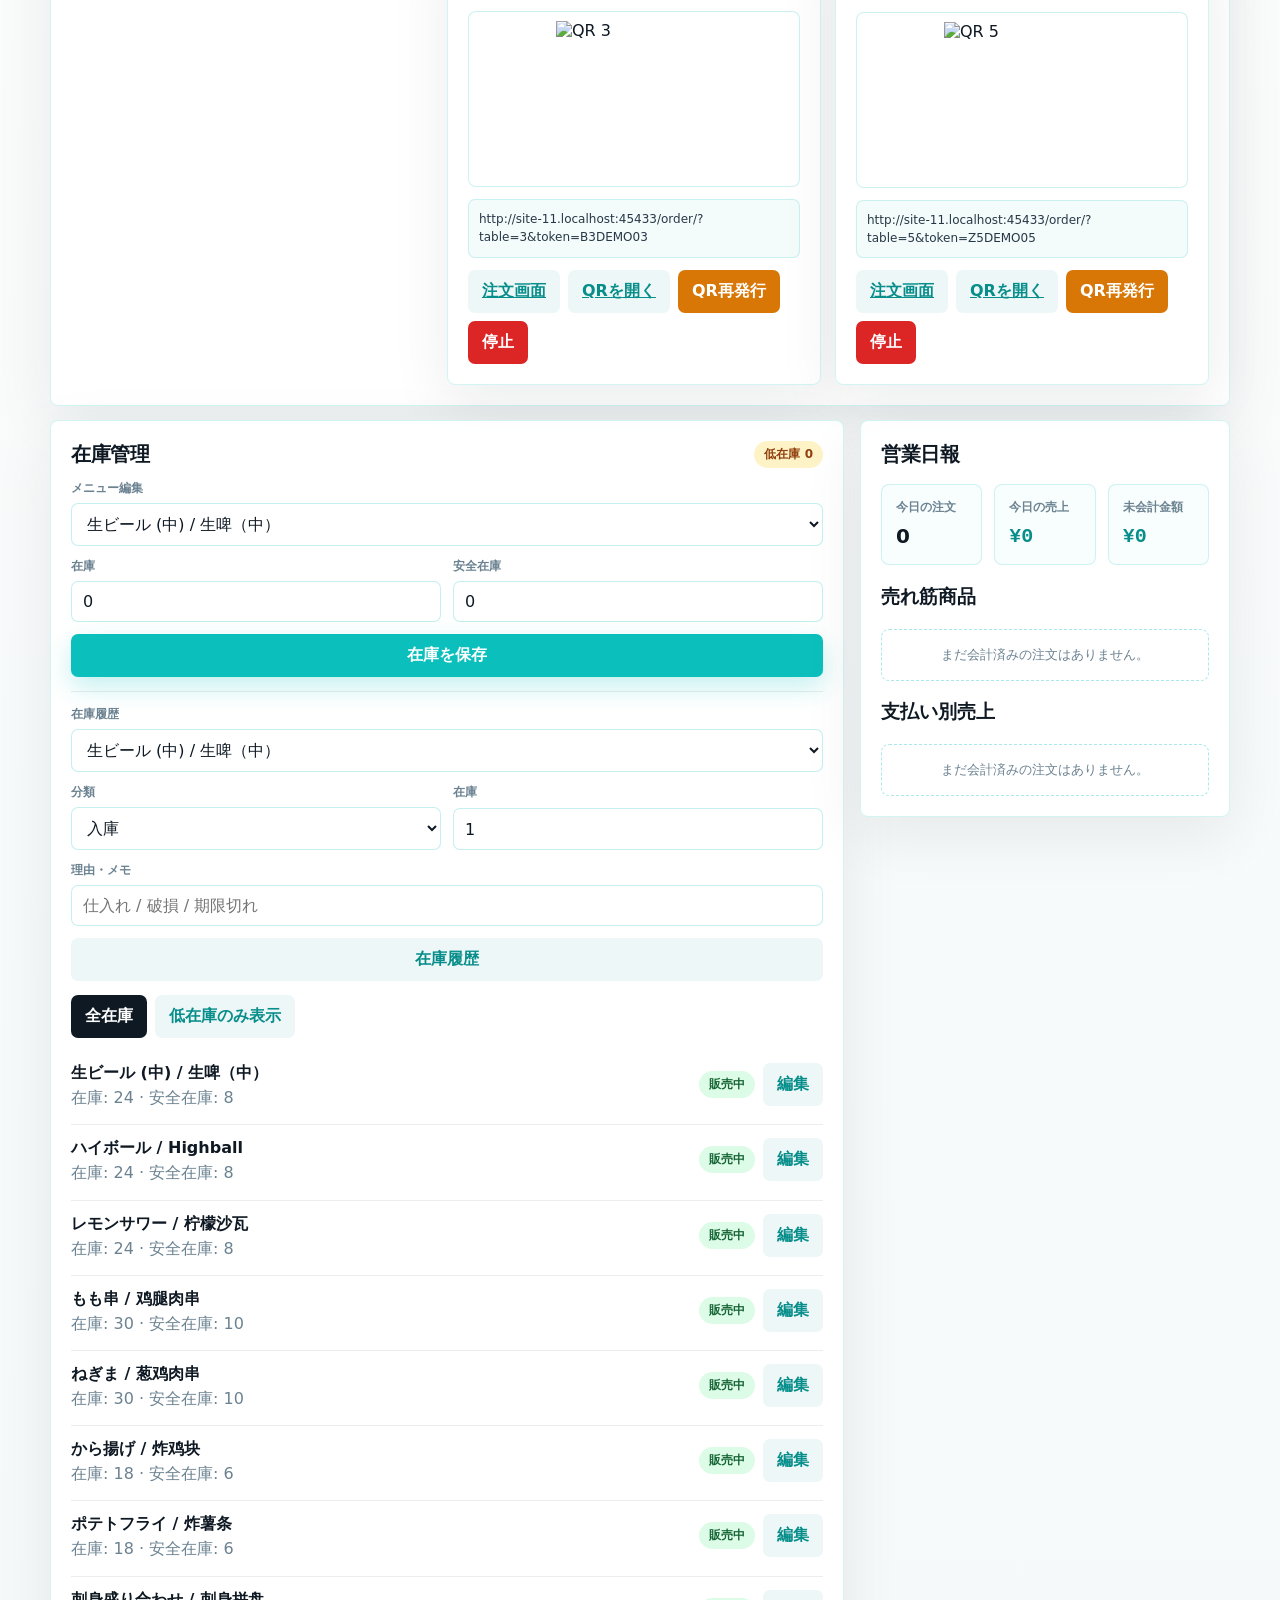
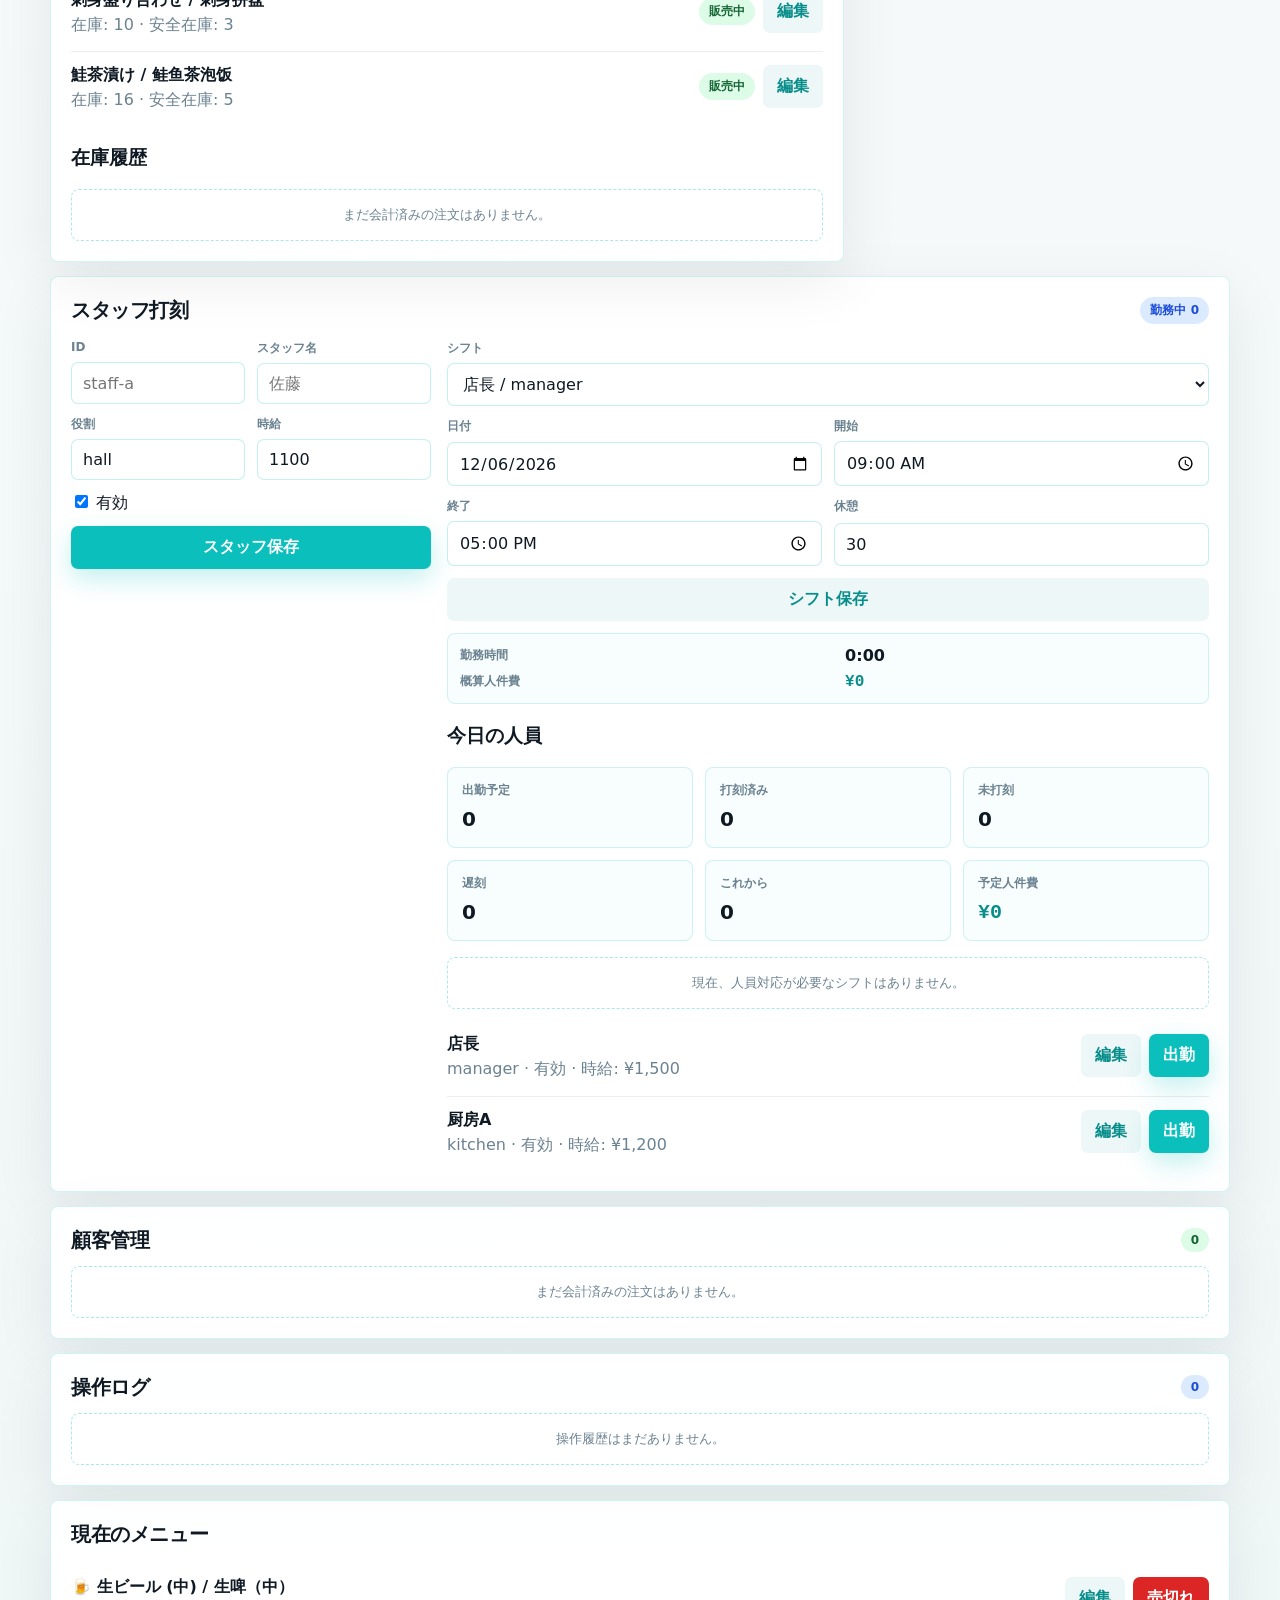
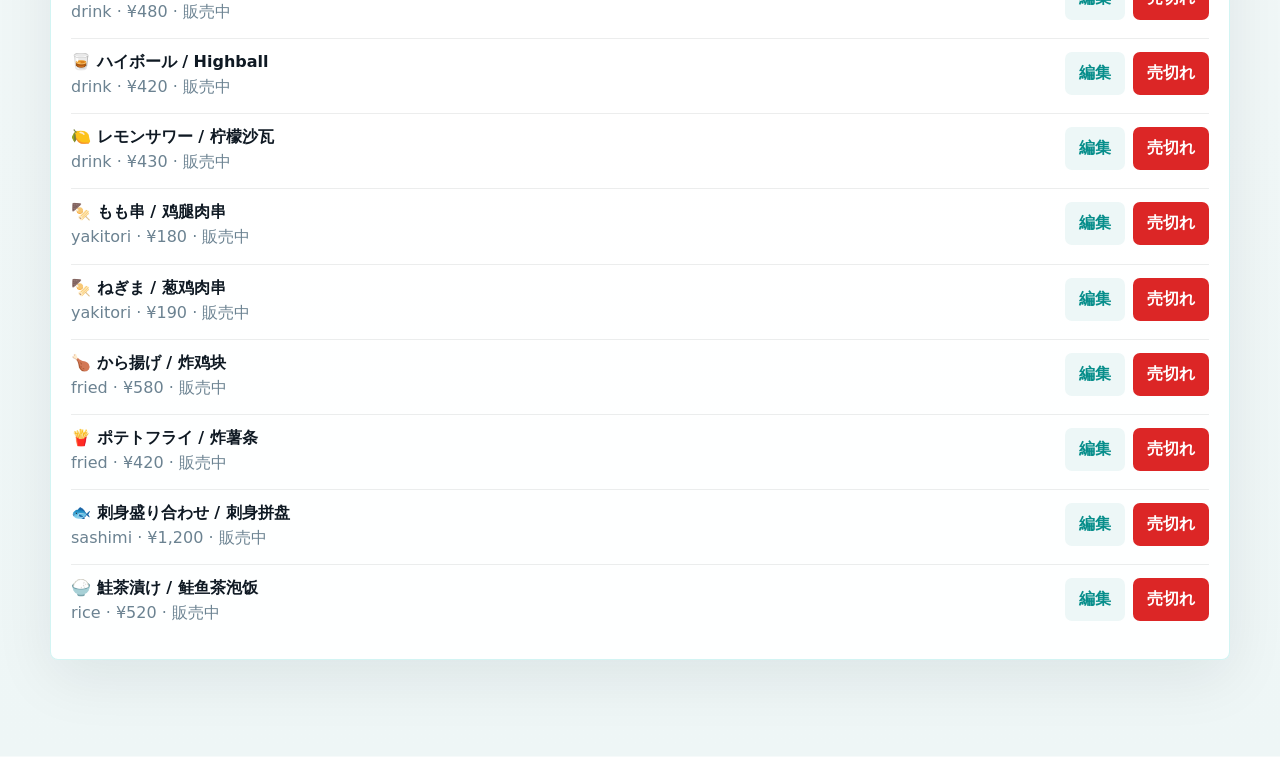
==== commit 3557240d: "feat: add staff coverage dashboard" ====
--- a/admin/index.html
+++ b/admin/index.html
@@ -4,7 +4,7 @@
   <meta charset="UTF-8">
   <meta name="viewport" content="width=device-width, initial-scale=1.0">
   <title>管理 | 居楽テック</title>
-  <link rel="stylesheet" href="../assets/izakaya-app.css?v=20260608b">
+  <link rel="stylesheet" href="../assets/izakaya-app.css?v=20260608c">
 </head>
 <body data-view="admin">
   <div class="app-shell">
@@ -143,6 +143,16 @@
               <span data-i18n="worked_time">勤務時間</span><strong data-labor-worked>0:00</strong>
               <span data-i18n="estimated_wage">概算人件費</span><strong class="price" data-labor-wage>¥0</strong>
             </div>
+            <h3 data-i18n="staff_coverage">今日の人員</h3>
+            <div class="overview-grid compact">
+              <div class="overview-tile"><span data-i18n="scheduled_staff">出勤予定</span><strong data-coverage-scheduled>0</strong></div>
+              <div class="overview-tile"><span data-i18n="clocked_staff">打刻済み</span><strong data-coverage-clocked>0</strong></div>
+              <div class="overview-tile"><span data-i18n="missing_staff">未打刻</span><strong data-coverage-missing>0</strong></div>
+              <div class="overview-tile"><span data-i18n="late_staff">遅刻</span><strong data-coverage-late>0</strong></div>
+              <div class="overview-tile"><span data-i18n="upcoming_staff">これから</span><strong data-coverage-upcoming>0</strong></div>
+              <div class="overview-tile"><span data-i18n="scheduled_labor_cost">予定人件費</span><strong class="price" data-coverage-wage>¥0</strong></div>
+            </div>
+            <div class="ops-list" data-coverage-alerts></div>
             <div class="ops-list" data-staff-list></div>
           </div>
         </div>
@@ -167,10 +177,10 @@
       </section>
     </main>
   </div>
-  <script src="../assets/izakaya-core.js?v=20260608b"></script>
-  <script src="../assets/izakaya-config.js?v=20260608b"></script>
-  <script src="../assets/izakaya-cloud.js?v=20260608b"></script>
-  <script src="../assets/izakaya-i18n.js?v=20260608b"></script>
-  <script src="../assets/izakaya-ui.js?v=20260608b"></script>
+  <script src="../assets/izakaya-core.js?v=20260608c"></script>
+  <script src="../assets/izakaya-config.js?v=20260608c"></script>
+  <script src="../assets/izakaya-cloud.js?v=20260608c"></script>
+  <script src="../assets/izakaya-i18n.js?v=20260608c"></script>
+  <script src="../assets/izakaya-ui.js?v=20260608c"></script>
 </body>
 </html>
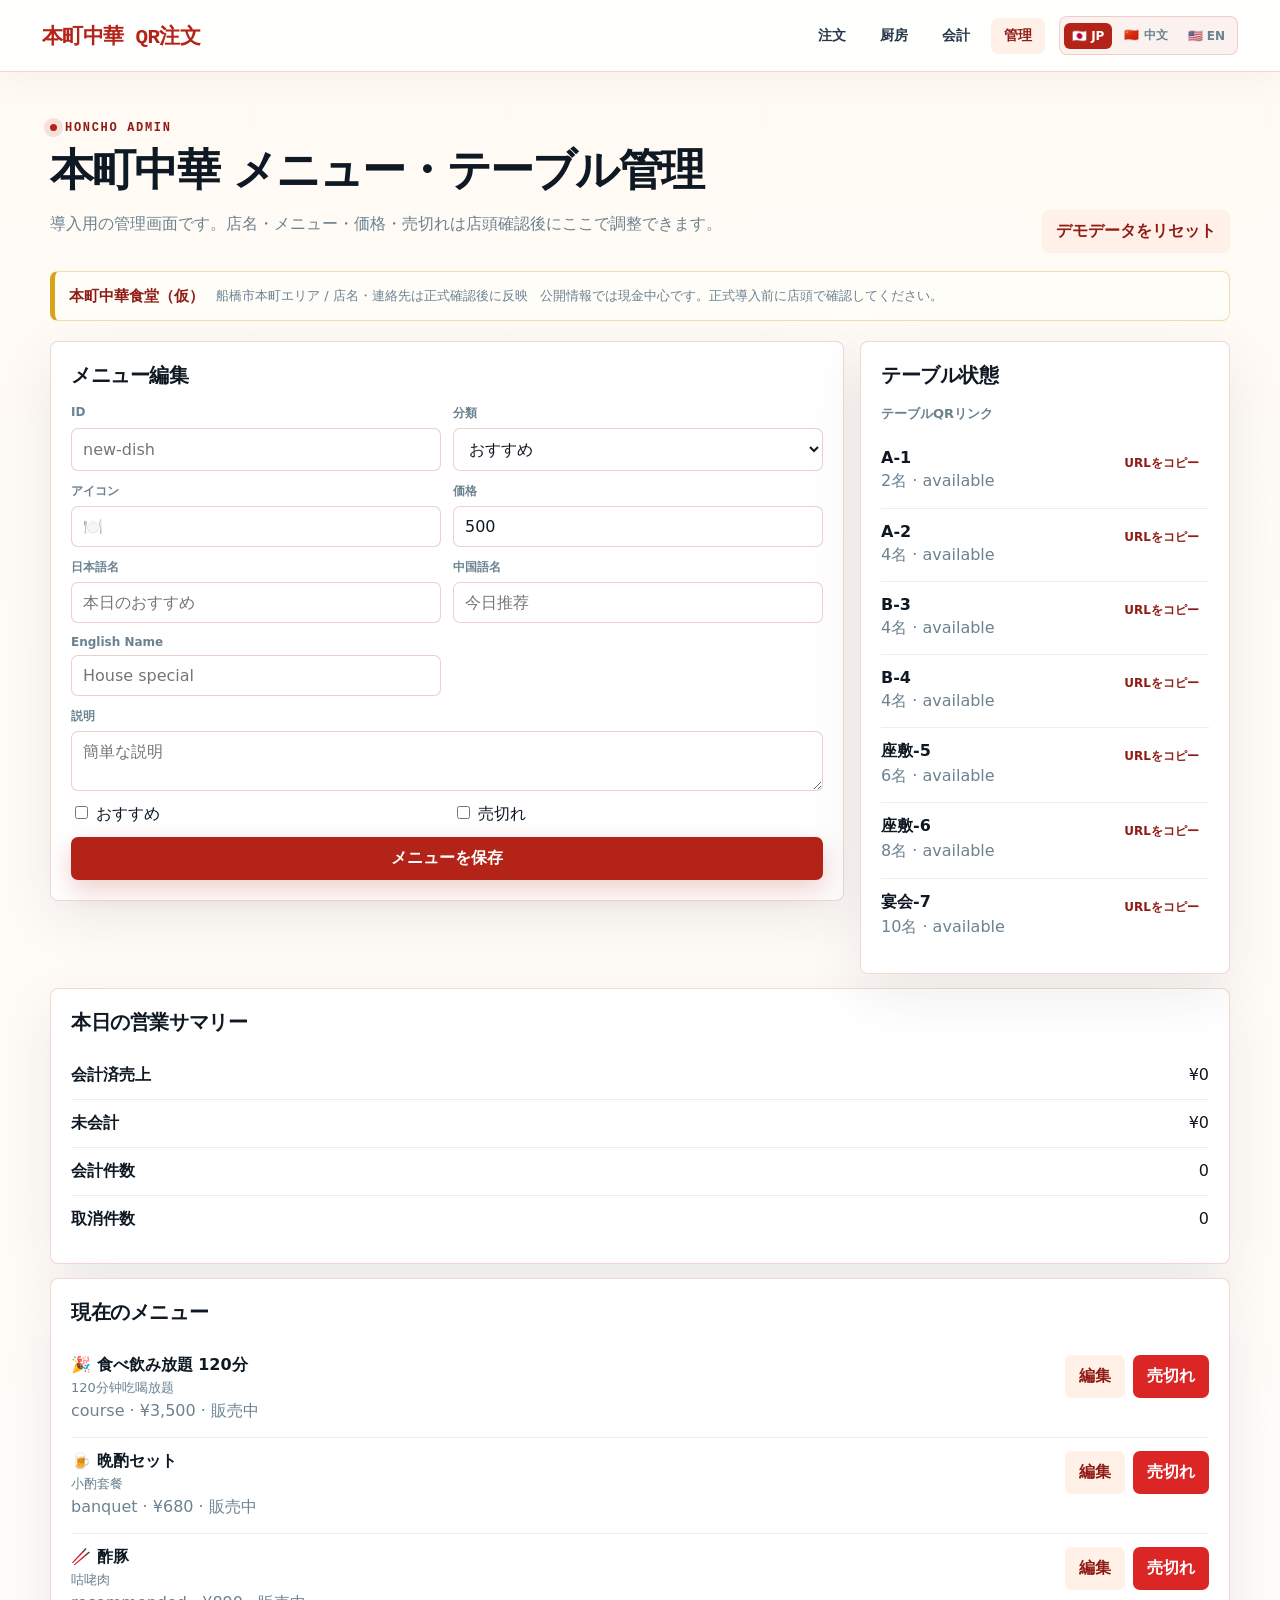
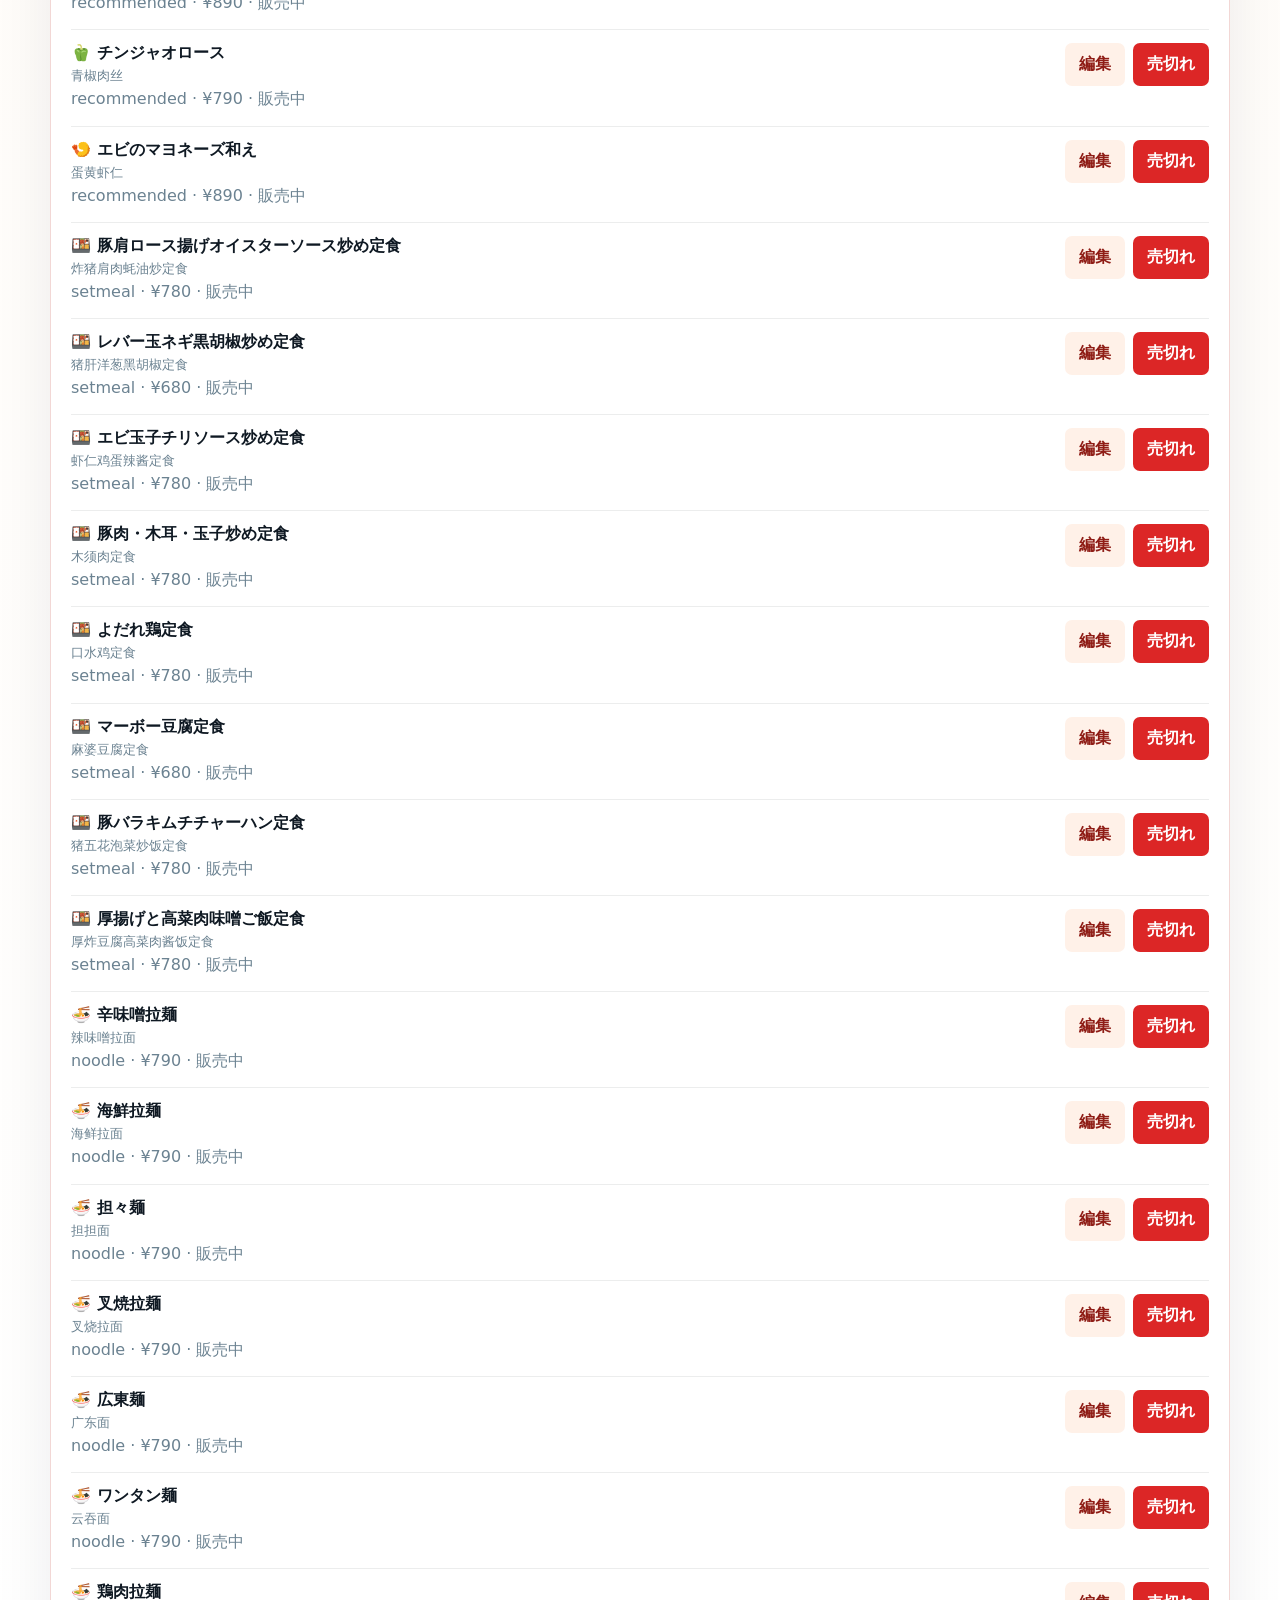
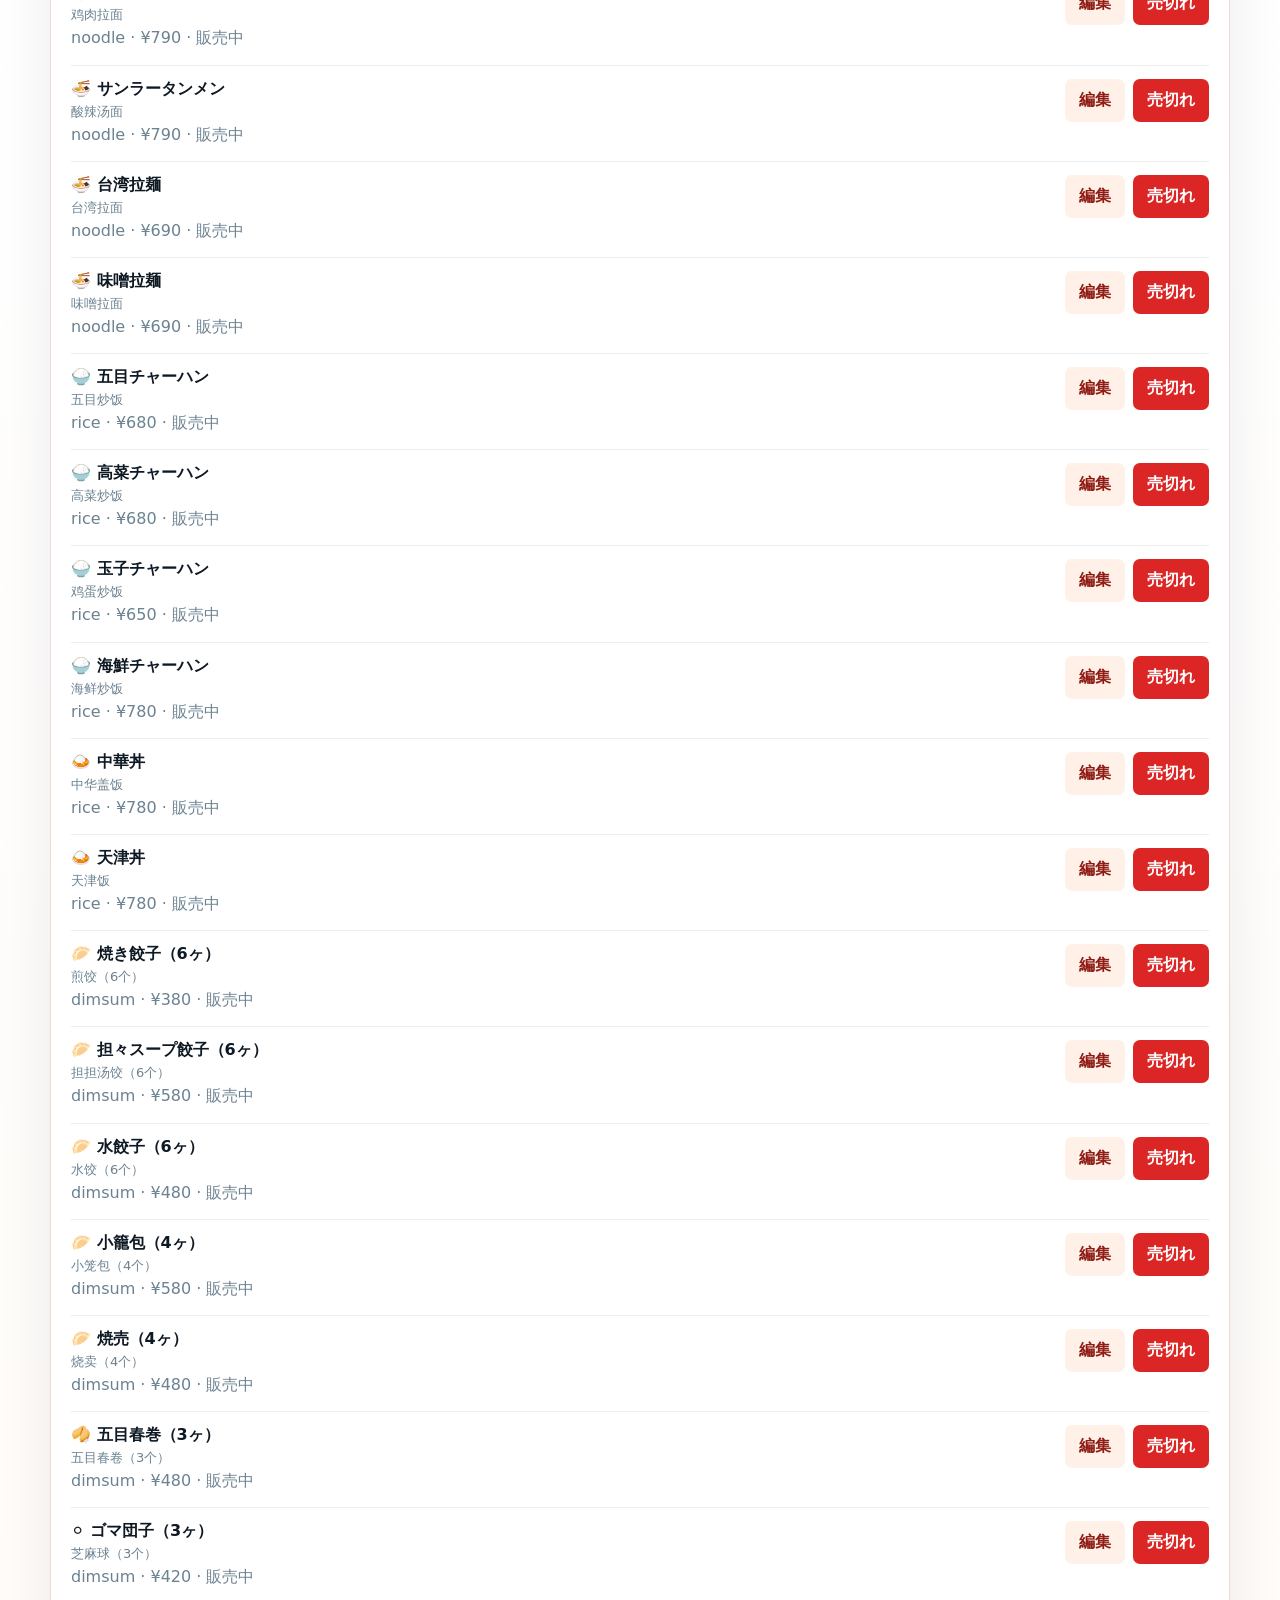
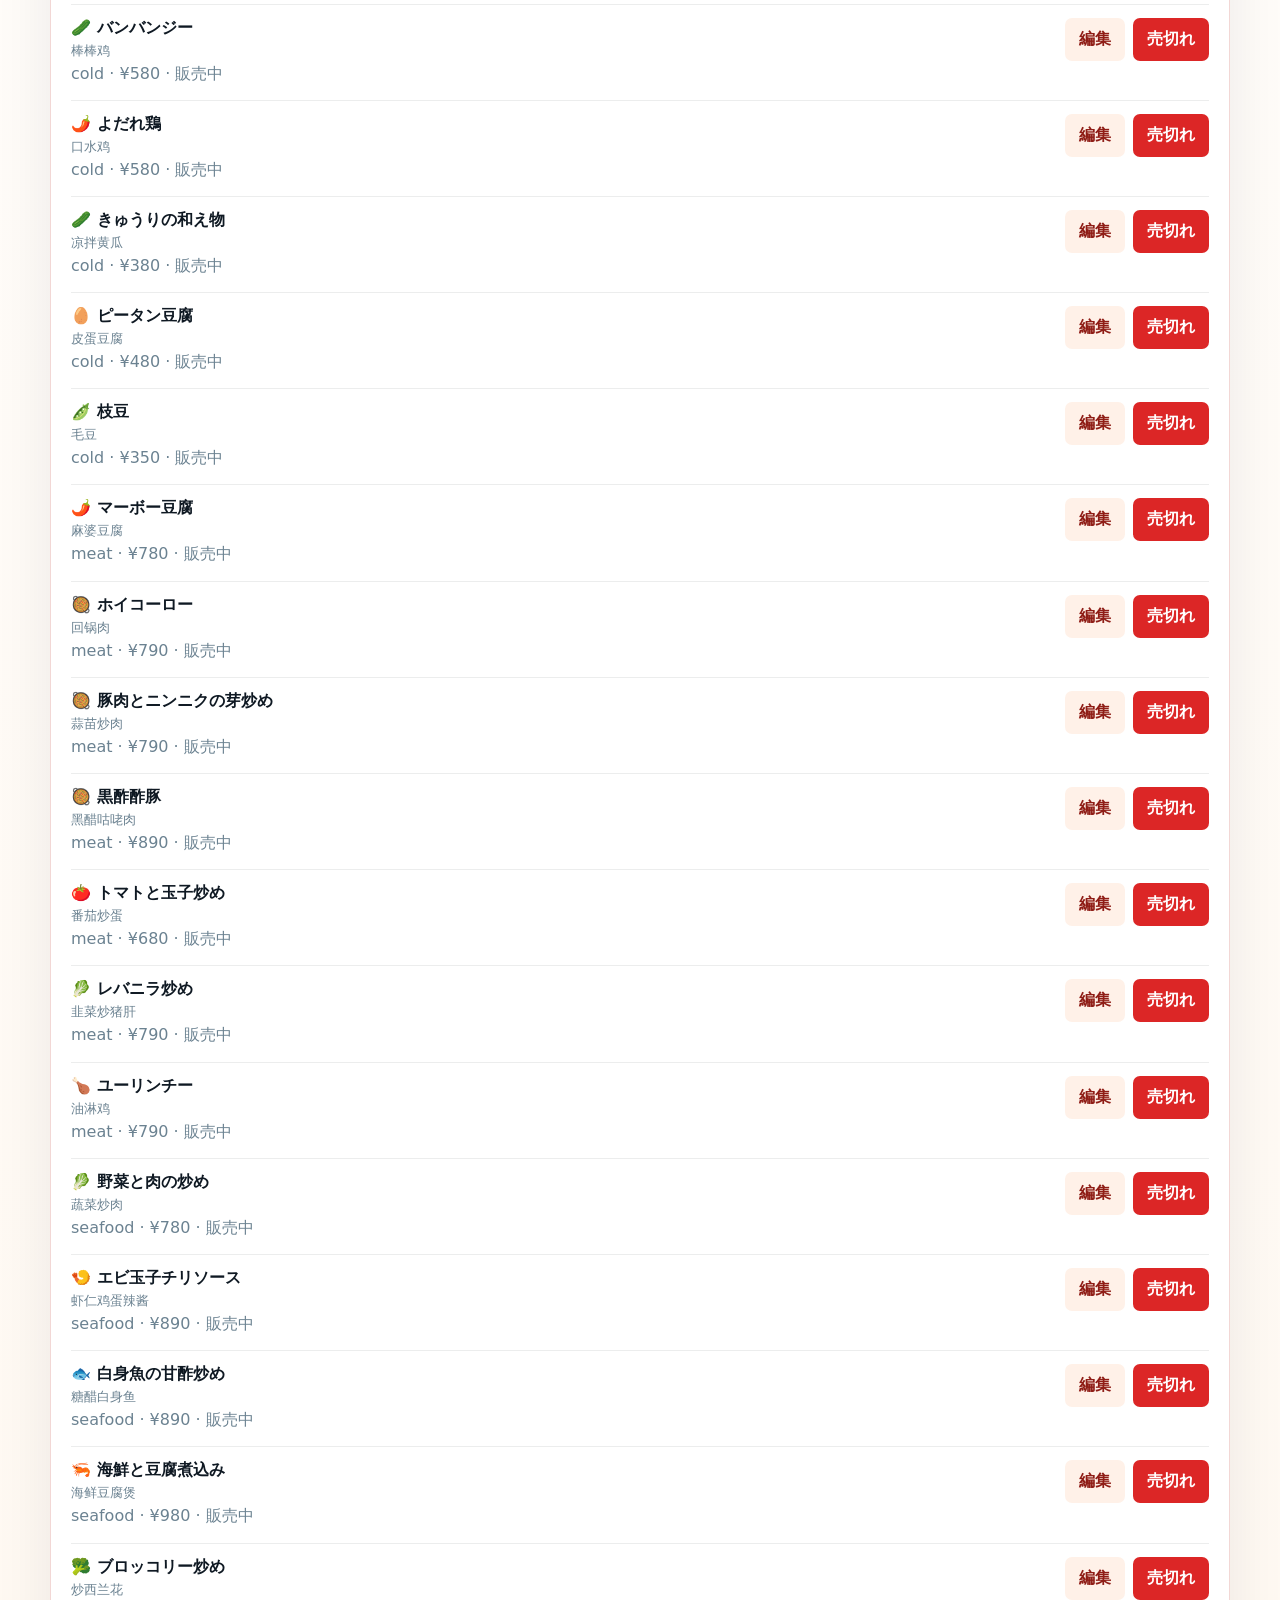
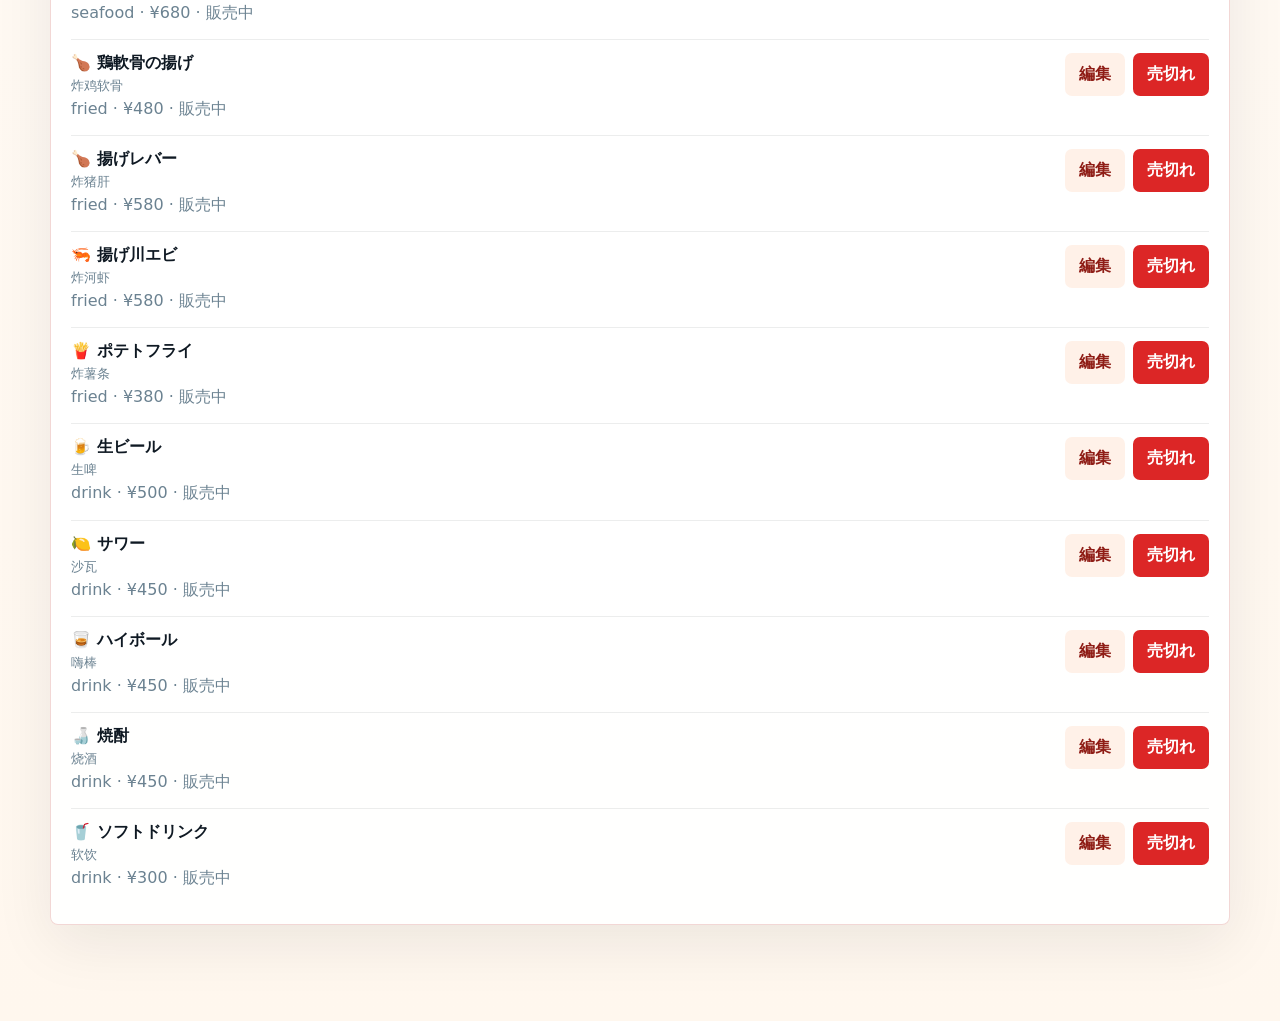
==== commit a79c8adf: "feat: add honcho chinese ordering pilot" ====
--- a/admin/index.html
+++ b/admin/index.html
@@ -3,17 +3,16 @@
 <head>
   <meta charset="UTF-8">
   <meta name="viewport" content="width=device-width, initial-scale=1.0">
-  <title>管理 | 居楽テック</title>
-  <link rel="stylesheet" href="../assets/izakaya-app.css?v=20260608c">
+  <title>管理 | 本町中華 QR注文</title>
+  <link rel="stylesheet" href="../assets/izakaya-app.css?v=20260613-timeout">
 </head>
 <body data-view="admin">
   <div class="app-shell">
     <header class="topbar">
-      <a class="brand" href="../">居楽テック</a>
+      <a class="brand" href="../" data-i18n="brand">本町中華 QR注文</a>
       <div class="topbar-right">
         <nav class="nav">
           <a href="../order/?table=3" data-i18n="nav_order">注文</a>
-          <a href="../takeout/" data-i18n="nav_takeout">テイクアウト</a>
           <a href="../kitchen/" data-i18n="nav_kitchen">厨房</a>
           <a href="../checkout/" data-i18n="nav_checkout">会計</a>
           <a class="active" href="../admin/" data-i18n="nav_admin">管理</a>
@@ -25,7 +24,6 @@
         </div>
       </div>
     </header>
-    <div class="demo-notice" data-i18n="demo_notice">公開 demo です。入力データはブラウザ内に保存されます。実在する個人情報・決済情報は入力しないでください。</div>
     <main class="page">
       <div class="page-head">
         <div>
@@ -35,13 +33,7 @@
         </div>
         <button class="btn ghost" data-reset data-i18n="reset_demo">デモデータをリセット</button>
       </div>
-      <section class="card" style="margin-bottom:14px">
-        <div class="section-head">
-          <h2 data-i18n="manager_alerts">店長アラート</h2>
-          <span class="status new" data-manager-alert-count>0</span>
-        </div>
-        <div class="ops-list" data-manager-alerts></div>
-      </section>
+      <div class="store-strip" data-store-info></div>
       <div class="grid layout-two">
         <section class="card">
           <h2 data-i18n="menu_edit">メニュー編集</h2>
@@ -52,6 +44,7 @@
             <label class="field"><span data-i18n="price">価格</span><input name="price" type="number" value="500" min="0"></label>
             <label class="field"><span data-i18n="name_ja">日本語名</span><input name="nameJa" required placeholder="本日のおすすめ"></label>
             <label class="field"><span data-i18n="name_zh">中国語名</span><input name="nameZh" required placeholder="今日推荐"></label>
+            <label class="field"><span>English Name</span><input name="nameEn" placeholder="House special"></label>
             <label class="field full"><span data-i18n="desc">説明</span><textarea name="desc" rows="2" placeholder="簡単な説明"></textarea></label>
             <label><input name="recommended" type="checkbox"> <span data-i18n="recommended">おすすめ</span></label>
             <label><input name="soldOut" type="checkbox"> <span data-i18n="soldout">売切れ</span></label>
@@ -60,116 +53,13 @@
         </section>
         <aside class="card">
           <h2 data-i18n="table_status">テーブル状態</h2>
+          <h3 data-i18n="qr_links">テーブルQRリンク</h3>
           <div data-admin-tables></div>
         </aside>
       </div>
       <section class="card" style="margin-top:14px">
-        <h2 data-i18n="table_qr">テーブル・QR管理</h2>
-        <div class="table-admin-grid">
-          <form class="field-grid" data-table-form>
-            <label class="field"><span data-i18n="table_id">テーブル番号</span><input name="id" required placeholder="3"></label>
-            <label class="field"><span data-i18n="area">エリア</span><input name="area" required placeholder="B"></label>
-            <label class="field"><span data-i18n="seats_count">席数</span><input name="seats" type="number" value="4" min="1"></label>
-            <label style="align-self:end"><input name="enabled" type="checkbox" checked> <span data-i18n="enabled">有効</span></label>
-            <button class="btn primary full" type="submit" data-i18n="save_table">テーブルを保存</button>
-          </form>
-          <div class="qr-grid" data-table-qr></div>
-        </div>
-      </section>
-      <div class="grid layout-two" style="margin-top:14px">
-        <section class="card">
-          <div class="section-head">
-            <h2 data-i18n="inventory_title">在庫管理</h2>
-            <span class="status new" data-low-stock-count>0</span>
-          </div>
-          <form class="field-grid" data-inventory-form>
-            <label class="field full"><span data-i18n="menu_edit">メニュー</span><select name="menuItemId"></select></label>
-            <label class="field"><span data-i18n="stock">在庫</span><input name="stock" type="number" min="0" value="0"></label>
-            <label class="field"><span data-i18n="safety_stock">安全在庫</span><input name="safetyStock" type="number" min="0" value="0"></label>
-            <button class="btn primary full" type="submit" data-i18n="save_inventory">在庫を保存</button>
-          </form>
-          <form class="field-grid compact-form" data-movement-form>
-            <label class="field full"><span data-i18n="inventory_movements">在庫履歴</span><select name="menuItemId"></select></label>
-            <label class="field"><span data-i18n="category">分類</span><select name="type"><option value="restock" data-i18n="restock">入庫</option><option value="waste" data-i18n="waste">ロス</option></select></label>
-            <label class="field"><span data-i18n="stock">数量</span><input name="quantity" type="number" min="1" value="1"></label>
-            <label class="field full"><span data-i18n="movement_note">理由・メモ</span><input name="note" placeholder="仕入れ / 破損 / 期限切れ"></label>
-            <button class="btn ghost full" type="submit" data-i18n="inventory_movements">在庫履歴</button>
-          </form>
-          <div class="btn-row inventory-filter">
-            <button class="btn ghost active" type="button" data-inventory-filter="all" data-i18n="all_inventory">全在庫</button>
-            <button class="btn ghost" type="button" data-inventory-filter="low" data-i18n="show_low_stock_only">低在庫のみ表示</button>
-          </div>
-          <div class="ops-list" data-inventory-list></div>
-          <h3 data-i18n="inventory_movements">在庫履歴</h3>
-          <div class="ops-list" data-inventory-movements></div>
-        </section>
-        <aside class="card">
-          <h2 data-i18n="daily_report">営業日報</h2>
-          <div class="overview-grid compact">
-            <div class="overview-tile"><span data-i18n="today_orders">今日の注文</span><strong data-report-orders>0</strong></div>
-            <div class="overview-tile"><span data-i18n="today_sales">今日の売上</span><strong class="price" data-report-sales>¥0</strong></div>
-            <div class="overview-tile"><span data-i18n="open_amount">未会計金額</span><strong class="price" data-report-open>¥0</strong></div>
-          </div>
-          <h3 data-i18n="top_items">売れ筋商品</h3>
-          <div class="ops-list" data-top-items></div>
-          <h3 data-i18n="payment_methods">支払い別売上</h3>
-          <div class="ops-list" data-payment-methods></div>
-        </aside>
-      </div>
-      <section class="card" style="margin-top:14px">
-        <div class="section-head">
-          <h2 data-i18n="staff_timeclock">スタッフ打刻</h2>
-          <span class="status preparing" data-on-duty-count>0</span>
-        </div>
-        <div class="table-admin-grid">
-          <form class="field-grid" data-staff-form>
-            <label class="field"><span data-i18n="id">ID</span><input name="id" required placeholder="staff-a"></label>
-            <label class="field"><span data-i18n="staff_name">スタッフ名</span><input name="name" required placeholder="佐藤"></label>
-            <label class="field"><span data-i18n="staff_role">役割</span><input name="role" value="hall"></label>
-            <label class="field"><span data-i18n="hourly_wage">時給</span><input name="hourlyWage" type="number" min="0" value="1100"></label>
-            <label style="align-self:end"><input name="active" type="checkbox" checked> <span data-i18n="enabled">有効</span></label>
-            <button class="btn primary full" type="submit" data-i18n="save_staff">スタッフ保存</button>
-          </form>
-          <div>
-            <form class="field-grid" data-schedule-form>
-              <label class="field full"><span data-i18n="staff_schedule">シフト</span><select name="staffId"></select></label>
-              <label class="field"><span data-i18n="schedule_date">日付</span><input name="date" type="date" required></label>
-              <label class="field"><span data-i18n="start_time">開始</span><input name="startTime" type="time" value="09:00" required></label>
-              <label class="field"><span data-i18n="end_time">終了</span><input name="endTime" type="time" value="17:00" required></label>
-              <label class="field"><span data-i18n="break_time">休憩</span><input name="breakMinutes" type="number" min="0" value="30"></label>
-              <button class="btn ghost full" type="submit" data-i18n="save_schedule">シフト保存</button>
-            </form>
-            <div class="labor-total">
-              <span data-i18n="worked_time">勤務時間</span><strong data-labor-worked>0:00</strong>
-              <span data-i18n="estimated_wage">概算人件費</span><strong class="price" data-labor-wage>¥0</strong>
-            </div>
-            <h3 data-i18n="staff_coverage">今日の人員</h3>
-            <div class="overview-grid compact">
-              <div class="overview-tile"><span data-i18n="scheduled_staff">出勤予定</span><strong data-coverage-scheduled>0</strong></div>
-              <div class="overview-tile"><span data-i18n="clocked_staff">打刻済み</span><strong data-coverage-clocked>0</strong></div>
-              <div class="overview-tile"><span data-i18n="missing_staff">未打刻</span><strong data-coverage-missing>0</strong></div>
-              <div class="overview-tile"><span data-i18n="late_staff">遅刻</span><strong data-coverage-late>0</strong></div>
-              <div class="overview-tile"><span data-i18n="upcoming_staff">これから</span><strong data-coverage-upcoming>0</strong></div>
-              <div class="overview-tile"><span data-i18n="scheduled_labor_cost">予定人件費</span><strong class="price" data-coverage-wage>¥0</strong></div>
-            </div>
-            <div class="ops-list" data-coverage-alerts></div>
-            <div class="ops-list" data-staff-list></div>
-          </div>
-        </div>
-      </section>
-      <section class="card" style="margin-top:14px">
-        <div class="section-head">
-          <h2 data-i18n="customer_management">顧客管理</h2>
-          <span class="status done" data-customer-count>0</span>
-        </div>
-        <div class="ops-list" data-customer-list></div>
-      </section>
-      <section class="card" style="margin-top:14px">
-        <div class="section-head">
-          <h2 data-i18n="audit_log">操作ログ</h2>
-          <span class="status preparing" data-audit-count>0</span>
-        </div>
-        <div class="ops-list" data-audit-log></div>
+        <h2 data-i18n="sales_summary">本日の営業サマリー</h2>
+        <div data-sales-summary></div>
       </section>
       <section class="card" style="margin-top:14px">
         <h2 data-i18n="current_menu">現在のメニュー</h2>
@@ -177,10 +67,8 @@
       </section>
     </main>
   </div>
-  <script src="../assets/izakaya-core.js?v=20260608c"></script>
-  <script src="../assets/izakaya-config.js?v=20260608c"></script>
-  <script src="../assets/izakaya-cloud.js?v=20260608c"></script>
-  <script src="../assets/izakaya-i18n.js?v=20260608c"></script>
-  <script src="../assets/izakaya-ui.js?v=20260608c"></script>
+  <script src="../assets/izakaya-core.js?v=20260613-timeout"></script>
+  <script src="../assets/izakaya-i18n.js?v=20260613-timeout"></script>
+  <script src="../assets/izakaya-ui.js?v=20260613-timeout"></script>
 </body>
 </html>
--- a/assets/izakaya-app.css
+++ b/assets/izakaya-app.css
@@ -1,13 +1,15 @@
 :root {
-  --teal: #0ABFBC;
-  --teal-dark: #078e8b;
-  --teal-soft: #E0F7F7;
+  --teal: #B42318;
+  --teal-dark: #8F1D16;
+  --teal-soft: #FFF1E8;
+  --gold: #D8A21B;
+  --leaf: #2F7D4F;
   --ink: #0F1923;
   --ink-soft: #263847;
   --muted: #6B8291;
-  --line: rgba(10, 191, 188, 0.18);
+  --line: rgba(180, 35, 24, 0.18);
   --paper: #FFFFFF;
-  --wash: #F6FAFA;
+  --wash: #FFF8F2;
   --shadow: 0 18px 60px rgba(15, 25, 35, 0.08);
   --radius: 8px;
 }
@@ -32,10 +34,7 @@
 
 .app-shell {
   min-height: 100vh;
-  background:
-    radial-gradient(900px 520px at 90% -10%, rgba(10, 191, 188, 0.16), transparent 62%),
-    radial-gradient(720px 420px at 0% 22%, rgba(10, 191, 188, 0.08), transparent 64%),
-    linear-gradient(180deg, #ffffff 0%, #f7fafa 48%, #eef6f6 100%);
+  background: linear-gradient(180deg, #fffaf4 0%, #fff 44%, #fff7ee 100%);
 }
 
 .topbar {
@@ -80,42 +79,27 @@
 .lang-switcher {
   display: flex;
   align-items: center;
-  gap: 8px;
-  padding: 5px;
+  gap: 4px;
+  padding: 4px;
   border: 1px solid var(--line);
   border-radius: 8px;
-  background: rgba(10,191,188,.07);
-}
-
-.lang-select-label {
-  display: flex;
-  align-items: center;
-  gap: 7px;
-}
-
-.lang-select-label span {
-  color: var(--muted);
-  font-size: 11px;
-  font-weight: 900;
-  letter-spacing: .04em;
-}
-
-.lang-switcher select {
-  min-width: 106px;
-  border: 1px solid rgba(10,191,188,.18);
+  background: rgba(180,35,24,.06);
+}
+
+.lang-switcher button {
+  border: 0;
   border-radius: 6px;
-  background: #fff;
-  color: var(--ink-soft);
-  padding: 7px 28px 7px 10px;
+  background: transparent;
+  color: var(--muted);
+  padding: 6px 8px;
   font-size: 12px;
   font-weight: 900;
   cursor: pointer;
-  outline: none;
-}
-
-.lang-switcher select:focus {
-  border-color: var(--teal);
-  box-shadow: 0 0 0 3px rgba(10,191,188,.12);
+}
+
+.lang-switcher button.active {
+  background: var(--teal);
+  color: #fff;
 }
 
 .nav a {
@@ -140,19 +124,6 @@
   padding: 34px 0 96px;
 }
 
-.demo-notice {
-  width: min(1180px, calc(100% - 36px));
-  margin: 18px auto 0;
-  padding: 12px 16px;
-  border: 1px solid rgba(15, 107, 87, 0.18);
-  border-radius: 8px;
-  background: #F4FBF8;
-  color: var(--teal-dark);
-  font-size: 14px;
-  font-weight: 700;
-  line-height: 1.6;
-}
-
 .page-head {
   display: flex;
   align-items: flex-end;
@@ -179,7 +150,32 @@
   height: 7px;
   border-radius: 999px;
   background: var(--teal);
-  box-shadow: 0 0 0 6px rgba(10, 191, 188, 0.12);
+  box-shadow: 0 0 0 6px rgba(180, 35, 24, 0.12);
+}
+
+.store-strip {
+  display: flex;
+  align-items: center;
+  gap: 12px;
+  flex-wrap: wrap;
+  margin: -10px 0 20px;
+  padding: 12px 14px;
+  border: 1px solid rgba(216, 162, 27, 0.35);
+  border-left: 5px solid var(--gold);
+  border-radius: var(--radius);
+  background: #fffdf8;
+  color: var(--ink-soft);
+  font-size: 13px;
+  line-height: 1.6;
+}
+
+.store-strip strong {
+  color: var(--teal-dark);
+  font-size: 15px;
+}
+
+.store-strip span {
+  color: var(--muted);
 }
 
 .title {
@@ -202,11 +198,6 @@
 .layout-two {
   grid-template-columns: minmax(0, 1fr) 370px;
   align-items: start;
-}
-
-.layout-two > section,
-.layout-two > aside {
-  min-width: 0;
 }
 
 .card {
@@ -223,6 +214,12 @@
   letter-spacing: -0.02em;
 }
 
+.card h3 {
+  margin: 8px 0 12px;
+  color: var(--muted);
+  font-size: 13px;
+}
+
 .category-bar {
   display: flex;
   gap: 9px;
@@ -233,7 +230,7 @@
 
 .chip,
 .tab {
-  border: 1px solid rgba(10,191,188,0.24);
+  border: 1px solid rgba(180,35,24,0.22);
   background: rgba(255,255,255,0.86);
   color: var(--ink-soft);
   border-radius: 7px;
@@ -272,8 +269,8 @@
 
 .menu-item:hover {
   transform: translateY(-3px);
-  border-color: rgba(10,191,188,.42);
-  box-shadow: 0 22px 64px rgba(10,191,188,.12);
+  border-color: rgba(180,35,24,.36);
+  box-shadow: 0 22px 64px rgba(180,35,24,.11);
 }
 
 .menu-top {
@@ -311,6 +308,16 @@
   min-height: 40px;
 }
 
+.payment-note {
+  margin: 10px 0 0;
+  padding: 10px 12px;
+  border-radius: var(--radius);
+  background: #fff8df;
+  color: #77530a;
+  font-size: 13px;
+  line-height: 1.55;
+}
+
 .price {
   color: var(--teal-dark);
   font-family: 'Space Mono', monospace;
@@ -340,7 +347,7 @@
 
 .btn.primary {
   background: var(--teal);
-  box-shadow: 0 10px 26px rgba(10,191,188,.24);
+  box-shadow: 0 10px 26px rgba(180,35,24,.22);
 }
 
 .btn.primary:hover:not(:disabled) {
@@ -350,7 +357,7 @@
 .btn.warn { background: #d97706; }
 .btn.danger { background: #dc2626; }
 .btn.ghost {
-  background: #edf7f7;
+  background: #fff1e8;
   color: var(--teal-dark);
 }
 .btn:disabled {
@@ -366,37 +373,6 @@
   align-items: center;
 }
 
-.segmented {
-  display: grid;
-  grid-template-columns: repeat(2, minmax(0, 1fr));
-  gap: 8px;
-  padding: 5px;
-  margin: 6px 0 16px;
-  border: 1px solid var(--line);
-  border-radius: 8px;
-  background: rgba(10,191,188,.07);
-}
-
-.segmented button {
-  min-width: 0;
-  border: 0;
-  border-radius: 7px;
-  padding: 11px;
-  background: transparent;
-  color: var(--ink-soft);
-  font-weight: 900;
-  cursor: pointer;
-}
-
-.segmented button.active {
-  background: var(--ink);
-  color: #fff;
-}
-
-.fulfillment-card {
-  margin-bottom: 16px;
-}
-
 .pay-panel {
   position: sticky;
   top: 88px;
@@ -405,7 +381,6 @@
 .cart-line,
 .order-line,
 .table-line,
-.payment-line,
 .admin-line {
   display: grid;
   grid-template-columns: minmax(0, 1fr) auto;
@@ -418,104 +393,8 @@
 .cart-line:last-child,
 .order-line:last-child,
 .table-line:last-child,
-.payment-line:last-child,
 .admin-line:last-child {
   border-bottom: 0;
-}
-
-.payment-list {
-  display: grid;
-}
-
-.ops-list {
-  display: grid;
-  margin-top: 12px;
-}
-
-.attention-line {
-  margin-inline: -10px;
-  padding-inline: 10px;
-  border-radius: 8px;
-  background: #fffbeb;
-}
-
-.compact-form {
-  margin-top: 14px;
-  padding-top: 14px;
-  border-top: 1px solid rgba(15,25,35,.08);
-}
-
-.inventory-filter {
-  margin-top: 14px;
-}
-
-.inventory-filter .active {
-  background: var(--ink);
-  color: #fff;
-}
-
-.labor-total {
-  display: grid;
-  grid-template-columns: repeat(2, minmax(0, auto));
-  gap: 8px 14px;
-  align-items: center;
-  margin-top: 12px;
-  padding: 12px;
-  border: 1px solid rgba(10,191,188,.18);
-  border-radius: 8px;
-  background: #f8fdfd;
-}
-
-.labor-total span {
-  color: var(--muted);
-  font-size: 12px;
-  font-weight: 900;
-}
-
-.labor-total strong {
-  font-size: 16px;
-}
-
-.labor-alerts {
-  margin-top: 8px;
-}
-
-.close-grid {
-  display: grid;
-  grid-template-columns: minmax(0, 1fr) minmax(280px, 360px);
-  gap: 16px;
-  align-items: start;
-}
-
-.table-ops {
-  background: rgba(255,255,255,.9);
-}
-
-.customer-line {
-  display: grid;
-  grid-template-columns: minmax(0, 1fr) minmax(260px, 420px);
-  gap: 14px;
-  align-items: start;
-  padding: 14px 0;
-  border-bottom: 1px solid rgba(15,25,35,.08);
-}
-
-.customer-line:last-child {
-  border-bottom: 0;
-}
-
-.customer-note-form {
-  display: grid;
-  grid-template-columns: minmax(0, 1fr) auto;
-  gap: 8px;
-}
-
-.customer-note-form input {
-  min-width: 0;
-  border: 1px solid rgba(10,191,188,.24);
-  border-radius: 7px;
-  padding: 10px 11px;
-  outline: none;
 }
 
 .qty {
@@ -528,7 +407,7 @@
 .qty button {
   width: 30px;
   height: 30px;
-  border: 1px solid rgba(10,191,188,.28);
+  border: 1px solid rgba(180,35,24,.24);
   background: #fff;
   border-radius: 7px;
   font-weight: 900;
@@ -540,7 +419,7 @@
 .field select,
 .field textarea {
   width: 100%;
-  border: 1px solid rgba(10,191,188,.24);
+  border: 1px solid rgba(180,35,24,.22);
   border-radius: 7px;
   background: #fff;
   padding: 10px 11px;
@@ -558,7 +437,7 @@
 .field select:focus,
 .field textarea:focus {
   border-color: var(--teal);
-  box-shadow: 0 0 0 4px rgba(10,191,188,.1);
+  box-shadow: 0 0 0 4px rgba(180,35,24,.1);
 }
 
 .summary {
@@ -573,10 +452,6 @@
   font-weight: 900;
 }
 
-.danger-text {
-  color: var(--red);
-}
-
 .status {
   display: inline-flex;
   align-items: center;
@@ -595,211 +470,60 @@
   gap: 10px;
 }
 
-.kitchen-board {
+.kitchen-ticket {
   display: grid;
-  grid-template-columns: repeat(3, minmax(0, 1fr));
-  gap: 16px;
-  align-items: start;
-}
-
-.kitchen-column {
-  min-height: 360px;
-  padding: 16px;
-  border: 1px solid var(--line);
-  border-radius: var(--radius);
-  background: rgba(255,255,255,.62);
-}
-
-.kitchen-column.new {
-  border-color: rgba(217,119,6,.24);
-}
-
-.kitchen-column.preparing {
-  border-color: rgba(29,78,216,.22);
-}
-
-.kitchen-column.done {
-  border-color: rgba(22,101,52,.22);
-}
-
-.kitchen-ticket {
-  padding: 16px;
-  box-shadow: 0 14px 42px rgba(15,25,35,.06);
-}
-
-.kitchen-ticket.dine-in {
-  border-left: 4px solid var(--teal);
-}
-
-.kitchen-ticket.pickup {
-  border-left: 4px solid #6366f1;
-}
-
-.kitchen-ticket.delivery {
-  border-left: 4px solid #f59e0b;
-}
-
-.kitchen-ticket.rush {
-  border-color: rgba(220,38,38,.36);
-  box-shadow: 0 16px 46px rgba(220,38,38,.08);
+  gap: 14px;
+  min-height: 190px;
+  border-left: 6px solid var(--teal);
+}
+
+.kitchen-ticket.warning {
+  border-left-color: #d97706;
+  background: #fffbeb;
+}
+
+.kitchen-ticket.urgent {
+  border-left-color: #dc2626;
+  background: #fff1f2;
 }
 
 .ticket-head {
   display: flex;
+  align-items: center;
   justify-content: space-between;
-  gap: 12px;
-  align-items: flex-start;
-}
-
-.ticket-badges {
-  display: flex;
-  gap: 7px;
-  flex-wrap: wrap;
-  align-items: center;
-}
-
-.ticket-head h2 {
-  margin: 9px 0 4px;
-  font-size: 22px;
-}
-
-.order-type,
-.rush-badge {
-  display: inline-flex;
-  align-items: center;
+  gap: 10px;
+}
+
+.ticket-dish {
+  color: var(--ink);
+  font-size: 26px;
+  font-weight: 900;
+  line-height: 1.25;
+}
+
+.ticket-meta {
+  color: var(--muted);
+  font-size: 16px;
+  font-weight: 800;
+}
+
+.ticket-age {
   border-radius: 999px;
   padding: 5px 10px;
+  background: rgba(15, 25, 35, .08);
+  color: var(--ink-soft);
   font-size: 12px;
   font-weight: 900;
 }
 
-.order-type.dine-in {
-  background: var(--teal-soft);
-  color: var(--teal-dark);
-}
-
-.order-type.pickup {
-  background: #eef2ff;
-  color: #4338ca;
-}
-
-.order-type.delivery {
+.kitchen-ticket.warning .ticket-age {
   background: #fef3c7;
-  color: #b45309;
-}
-
-.rush-badge {
+  color: #92400e;
+}
+
+.kitchen-ticket.urgent .ticket-age {
   background: #fee2e2;
-  color: #b91c1c;
-}
-
-.note-alert {
-  display: grid;
-  gap: 6px;
-  margin: 12px 0;
-  padding: 11px 12px;
-  border: 1px solid rgba(245,158,11,.28);
-  border-radius: 8px;
-  background: #fff7ed;
-  color: #7c2d12;
-  font-size: 13px;
-  line-height: 1.5;
-}
-
-.note-alert strong {
-  color: #9a3412;
-}
-
-.order-history {
-  margin-top: 22px;
-  padding-top: 18px;
-  border-top: 1px solid rgba(15,25,35,.1);
-}
-
-.section-head {
-  display: flex;
-  justify-content: space-between;
-  gap: 12px;
-  align-items: center;
-  margin-bottom: 12px;
-}
-
-.section-head h2 {
-  margin: 0;
-}
-
-.mini-order {
-  padding: 12px;
-  border: 1px solid rgba(10,191,188,.18);
-  border-radius: 8px;
-  background: #f9fdfd;
-}
-
-.mini-order.selected {
-  border-color: var(--teal);
-  box-shadow: 0 0 0 4px rgba(10,191,188,.1);
-}
-
-.mini-order + .mini-order {
-  margin-top: 10px;
-}
-
-.mini-order .order-line {
-  padding: 8px 0 0;
-  border-bottom: 0;
-  font-size: 13px;
-}
-
-.confirmation-card {
-  display: grid;
-  gap: 12px;
-  margin-bottom: 16px;
-  padding: 16px;
-  border: 1px solid rgba(10,191,188,.28);
-  border-radius: 8px;
-  background: linear-gradient(180deg, #f4ffff 0%, #ffffff 100%);
-  box-shadow: 0 14px 40px rgba(10,191,188,.1);
-}
-
-.confirmation-card[hidden] {
-  display: none;
-}
-
-.confirmation-card h3 {
-  margin: 6px 0 4px;
-  font-size: 22px;
-}
-
-.confirmation-icon {
-  width: 42px;
-  height: 42px;
-  display: grid;
-  place-items: center;
-  border-radius: 50%;
-  background: var(--teal);
-  color: #fff;
-  font-size: 24px;
-  font-weight: 900;
-}
-
-.confirm-detail {
-  display: flex;
-  justify-content: space-between;
-  gap: 12px;
-  padding: 10px 0;
-  border-top: 1px solid rgba(15,25,35,.08);
-}
-
-.confirm-detail span {
-  color: var(--muted);
-  font-size: 13px;
-  font-weight: 900;
-}
-
-.summary.compact {
-  margin-top: 12px;
-  padding-top: 12px;
-  font-size: 16px;
+  color: #991b1b;
 }
 
 .meta {
@@ -808,6 +532,11 @@
   flex-wrap: wrap;
   color: var(--muted);
   font-size: 13px;
+}
+
+.mini-link {
+  padding: 7px 10px;
+  font-size: 12px;
 }
 
 .empty {
@@ -815,13 +544,8 @@
   text-align: center;
   color: var(--muted);
   background: rgba(255,255,255,.72);
-  border: 1px dashed rgba(10,191,188,.35);
+  border: 1px dashed rgba(216,162,27,.45);
   border-radius: var(--radius);
-}
-
-.empty.small {
-  padding: 16px 12px;
-  font-size: 13px;
 }
 
 .tabs {
@@ -834,58 +558,6 @@
   display: grid;
   grid-template-columns: repeat(2, minmax(0, 1fr));
   gap: 12px;
-}
-
-.table-admin-grid {
-  display: grid;
-  grid-template-columns: minmax(280px, 360px) minmax(0, 1fr);
-  gap: 16px;
-  align-items: start;
-  margin-top: 16px;
-}
-
-.qr-grid {
-  display: grid;
-  grid-template-columns: repeat(auto-fill, minmax(250px, 1fr));
-  gap: 14px;
-}
-
-.qr-card {
-  display: grid;
-  gap: 12px;
-}
-
-.qr-head {
-  display: flex;
-  justify-content: space-between;
-  gap: 12px;
-  align-items: flex-start;
-}
-
-.qr-code {
-  display: grid;
-  place-items: center;
-  min-height: 176px;
-  border: 1px solid rgba(10,191,188,.2);
-  border-radius: 8px;
-  background: #fff;
-}
-
-.qr-code img {
-  width: 156px;
-  height: 156px;
-}
-
-.url-box {
-  display: block;
-  overflow-wrap: anywhere;
-  padding: 10px;
-  border-radius: 7px;
-  background: #f4fbfb;
-  border: 1px solid rgba(10,191,188,.18);
-  color: var(--ink-soft);
-  font-size: 12px;
-  line-height: 1.5;
 }
 
 .field {
@@ -924,79 +596,14 @@
   text-decoration: none;
 }
 
-.small-note {
-  margin: 14px 0 0;
-  font-size: 13px;
-}
-
-.outside-checkout {
-  margin-top: 16px;
-}
-
-.overview-card {
-  margin-bottom: 16px;
-}
-
-.overview-grid {
-  display: grid;
-  grid-template-columns: repeat(4, minmax(0, 1fr));
-  gap: 12px;
-}
-
-.overview-grid.compact {
-  grid-template-columns: repeat(3, minmax(0, 1fr));
-  margin-bottom: 16px;
-}
-
-.overview-tile {
-  min-width: 0;
-  padding: 14px;
-  border: 1px solid rgba(10,191,188,.18);
-  border-radius: 8px;
-  background: #f8fdfd;
-}
-
-.overview-tile span {
-  display: block;
-  color: var(--muted);
-  font-size: 12px;
-  font-weight: 900;
-  margin-bottom: 7px;
-}
-
-.overview-tile strong {
-  display: block;
-  font-size: 20px;
-  line-height: 1.35;
-  overflow-wrap: anywhere;
-}
-
 @media (max-width: 900px) {
   .topbar {
-    display: grid;
-    grid-template-columns: minmax(0, 1fr) auto;
-    align-items: center;
+    align-items: flex-start;
+    flex-direction: column;
     padding: 14px 18px;
   }
 
   .topbar-right {
-    display: contents;
-  }
-
-  .brand {
-    grid-column: 1;
-    grid-row: 1;
-  }
-
-  .lang-switcher {
-    grid-column: 2;
-    grid-row: 1;
-    justify-self: end;
-  }
-
-  .nav {
-    grid-column: 1 / -1;
-    grid-row: 2;
     justify-content: flex-start;
   }
 
@@ -1021,111 +628,4 @@
   .field-grid {
     grid-template-columns: 1fr;
   }
-
-  .table-admin-grid {
-    grid-template-columns: 1fr;
-  }
-
-  .close-grid {
-    grid-template-columns: 1fr;
-  }
-
-  .customer-line,
-  .customer-note-form {
-    grid-template-columns: 1fr;
-  }
-
-  .kitchen-board {
-    grid-template-columns: 1fr;
-  }
-
-  .overview-grid {
-    grid-template-columns: repeat(2, minmax(0, 1fr));
-  }
-}
-
-@media (max-width: 560px) {
-  .topbar {
-    gap: 12px;
-  }
-
-  .lang-select-label span {
-    display: none;
-  }
-
-  .lang-switcher select {
-    min-width: 96px;
-  }
-
-  .page {
-    width: min(100% - 28px, 1180px);
-  }
-
-  .card {
-    padding: 16px;
-  }
-
-  .segmented {
-    gap: 6px;
-  }
-
-  .segmented button {
-    padding: 11px 8px;
-    font-size: 15px;
-    white-space: normal;
-    overflow-wrap: anywhere;
-  }
-
-  .menu-grid {
-    grid-template-columns: repeat(2, minmax(0, 1fr));
-    gap: 12px;
-  }
-
-  .menu-item {
-    min-height: 258px;
-    padding: 14px;
-  }
-
-  .menu-top {
-    flex-direction: column;
-    gap: 8px;
-  }
-
-  .dish-icon {
-    width: 44px;
-    height: 44px;
-    margin-bottom: 9px;
-    font-size: 23px;
-  }
-
-  .dish-name {
-    font-size: 16px;
-    line-height: 1.32;
-    overflow-wrap: anywhere;
-  }
-
-  .dish-sub,
-  .dish-desc {
-    font-size: 12px;
-  }
-
-  .dish-desc {
-    min-height: 54px;
-  }
-
-  .menu-item .btn {
-    width: 100%;
-    margin-top: auto;
-    padding-inline: 8px;
-  }
-
-  .overview-grid {
-    grid-template-columns: 1fr;
-  }
-}
-
-@media (max-width: 340px) {
-  .menu-grid {
-    grid-template-columns: 1fr;
-  }
-}
+}
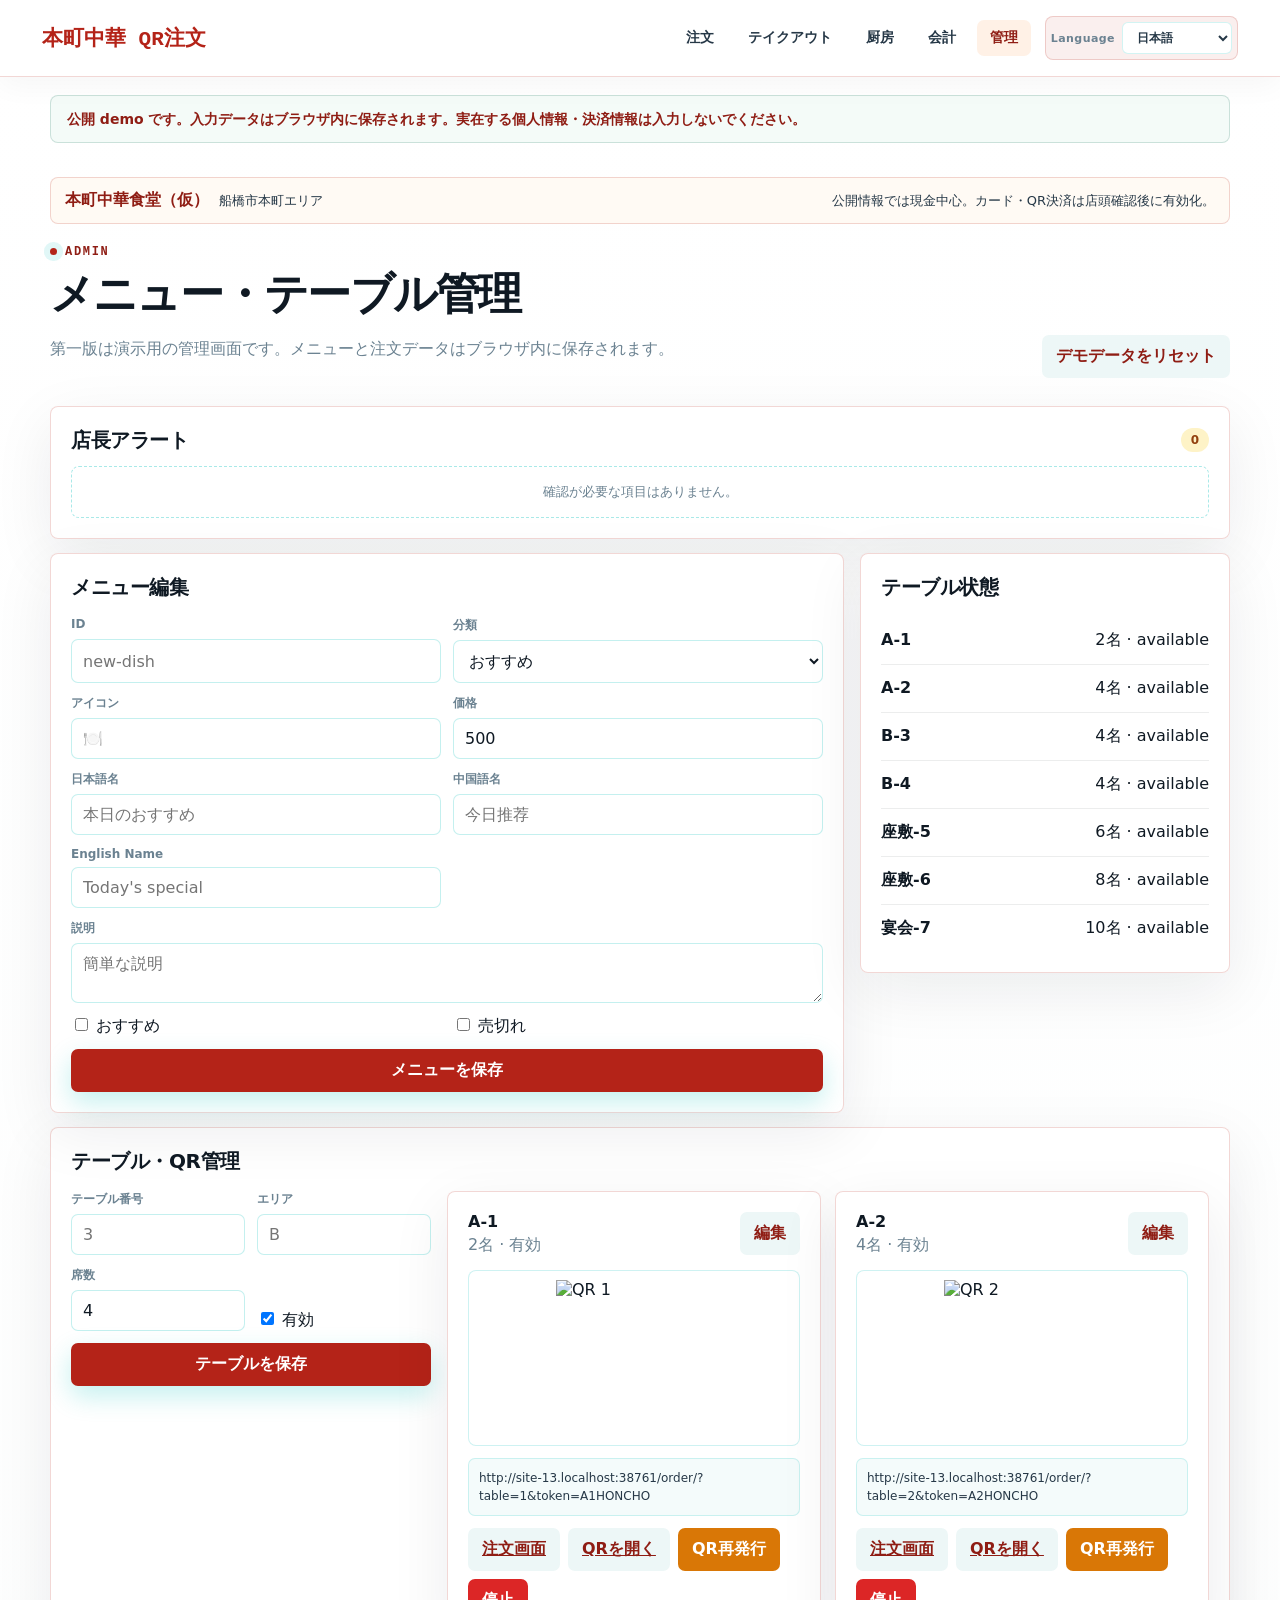
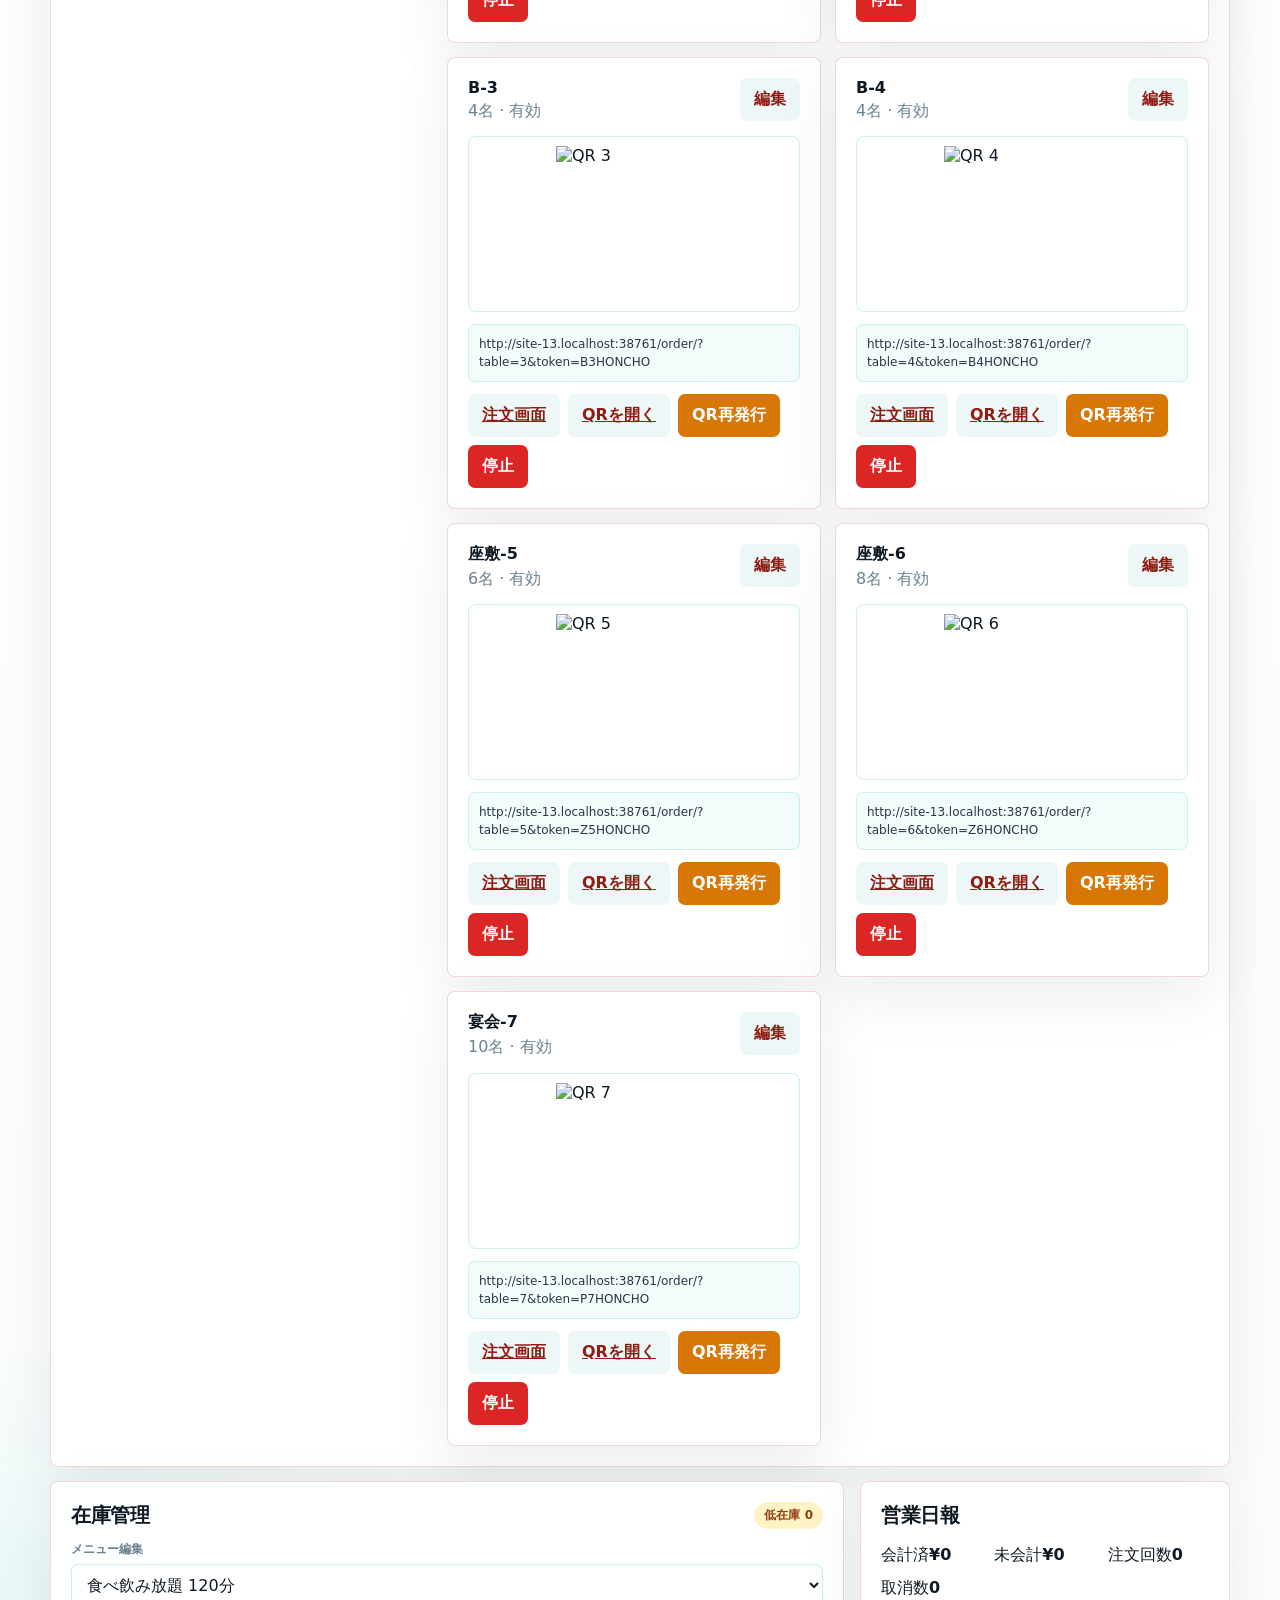
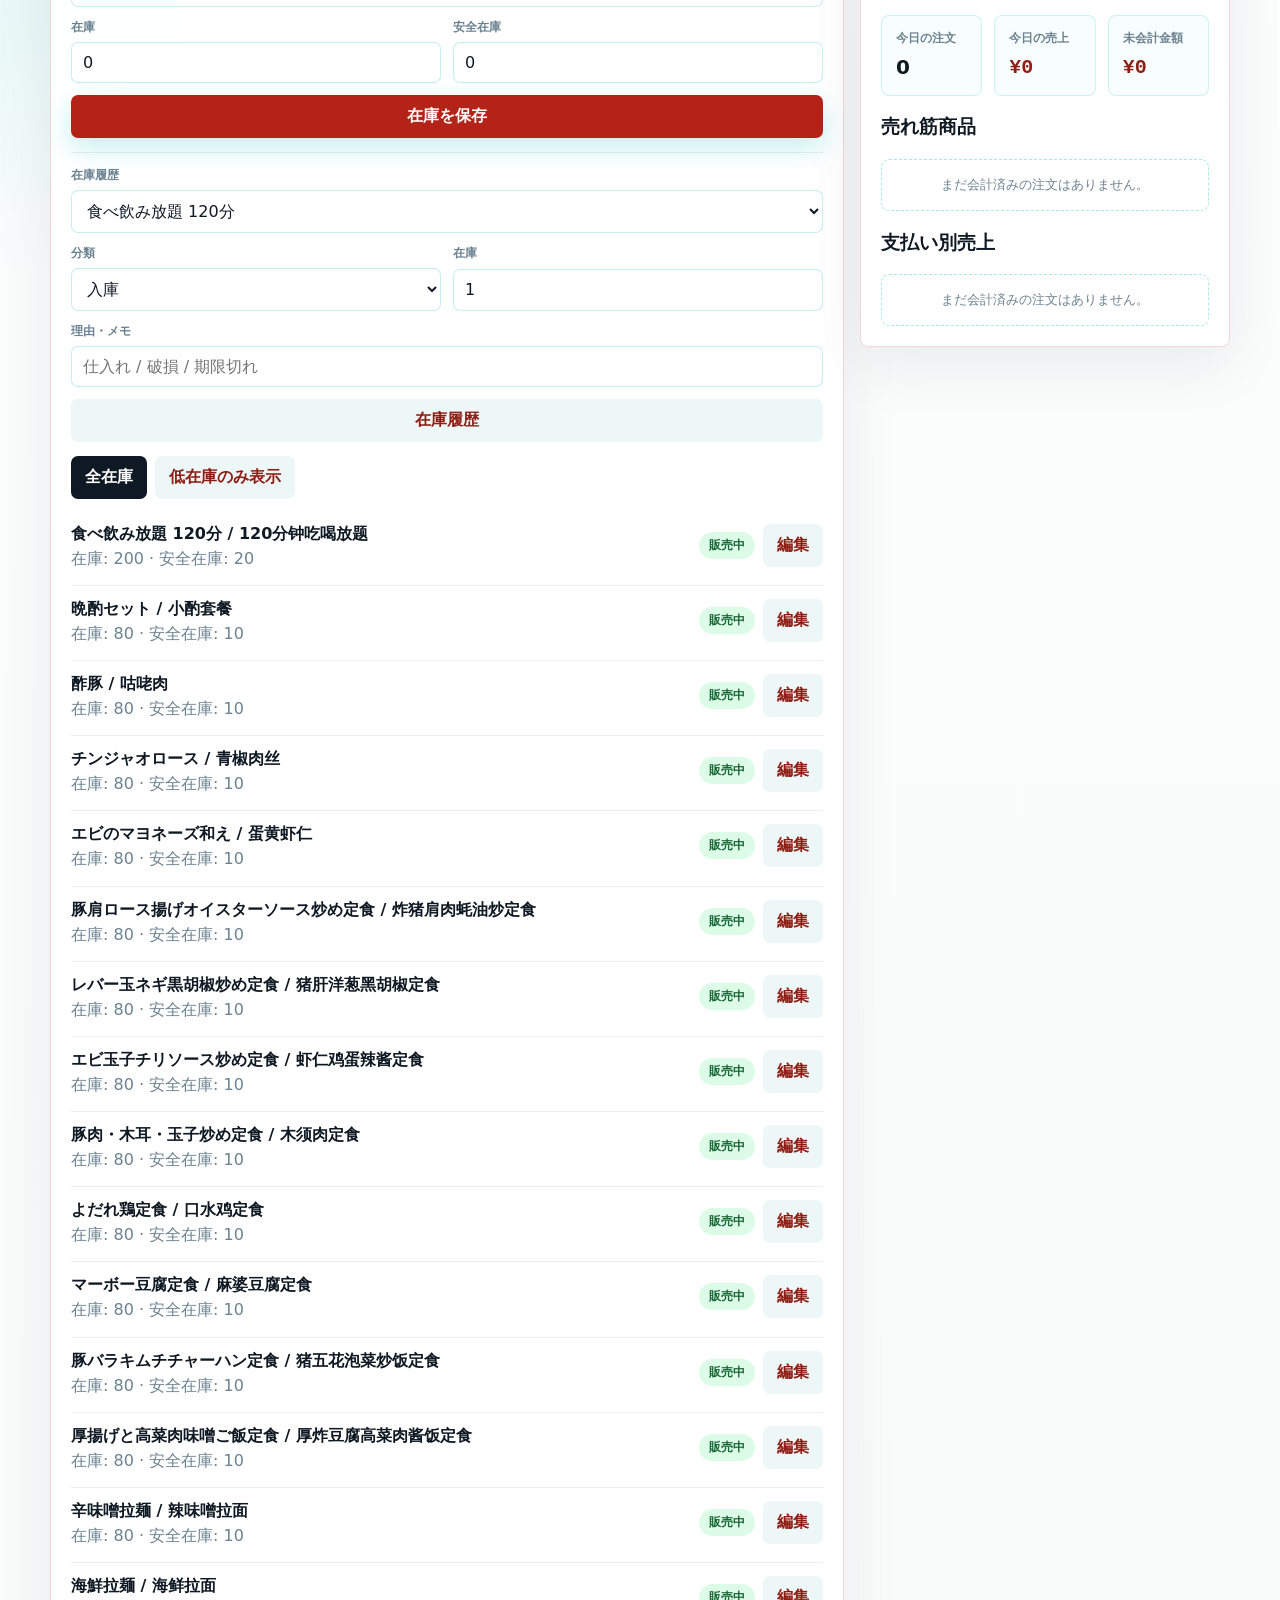
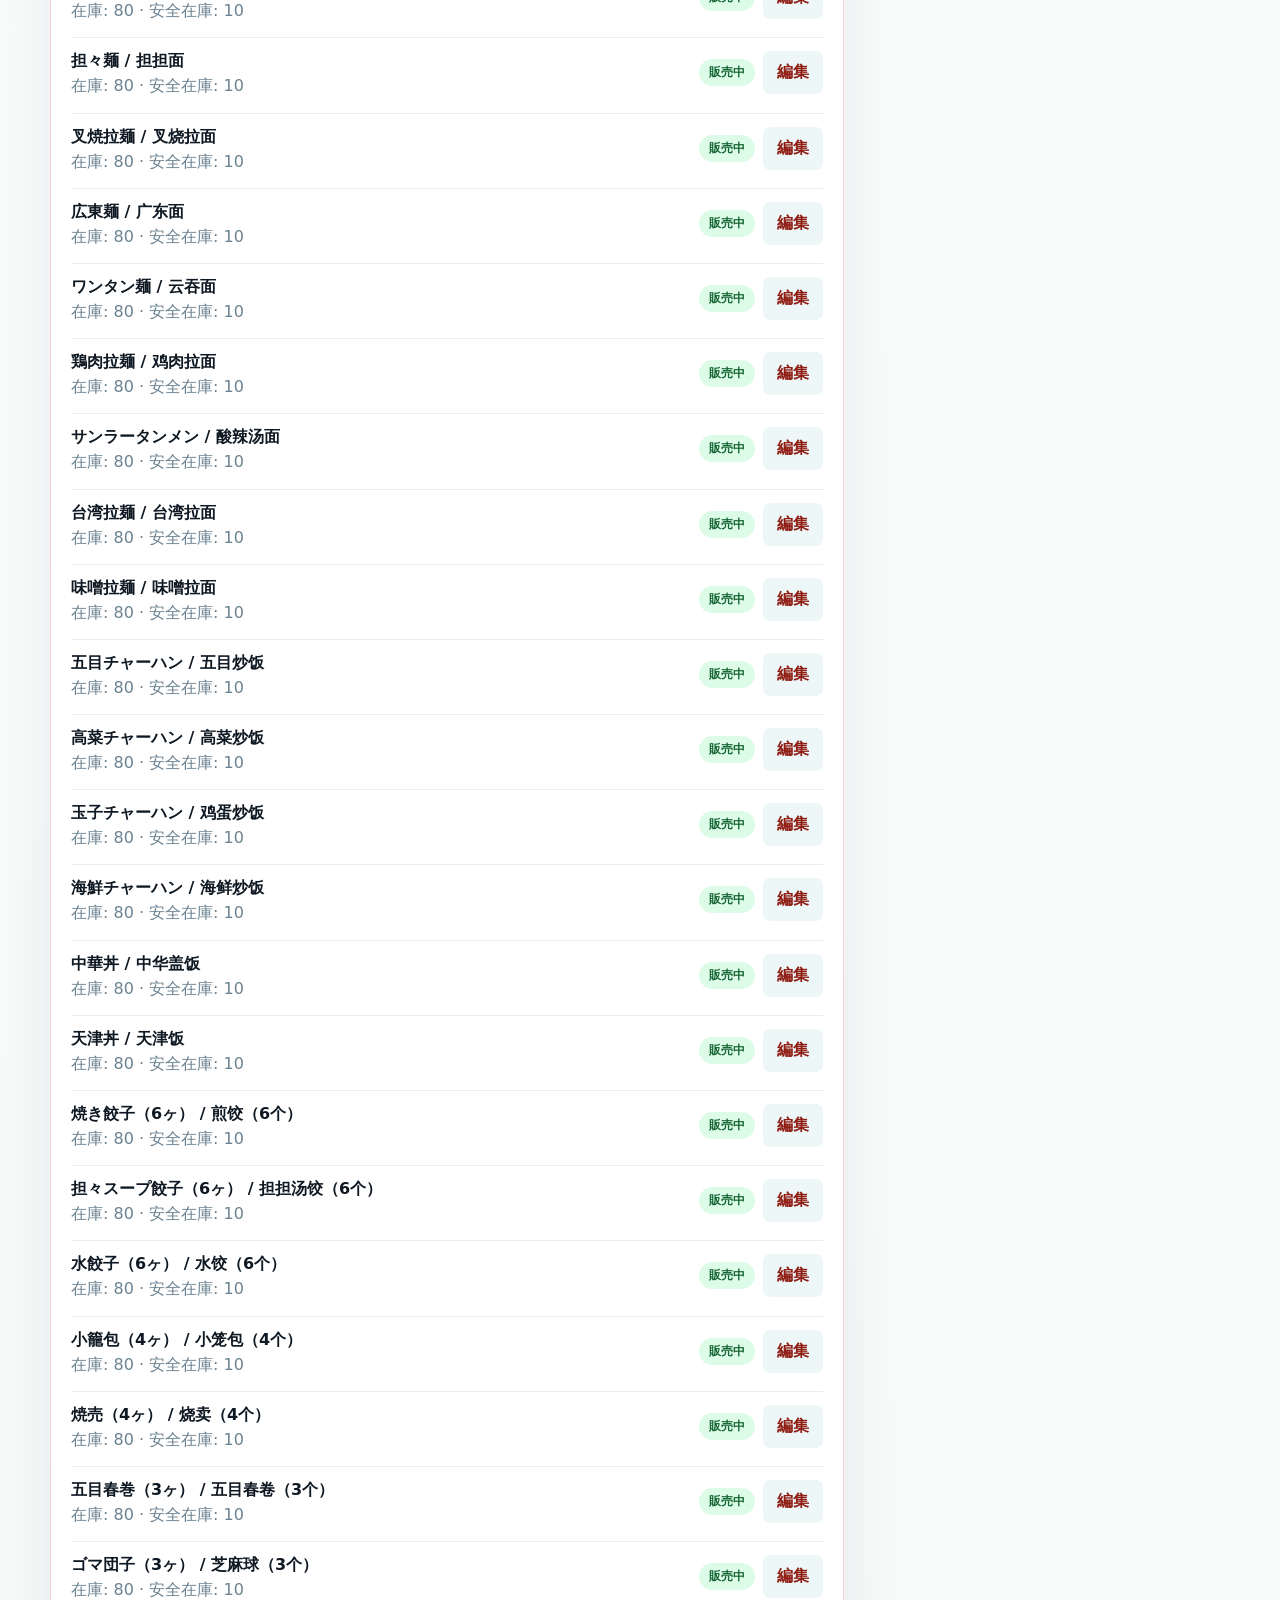
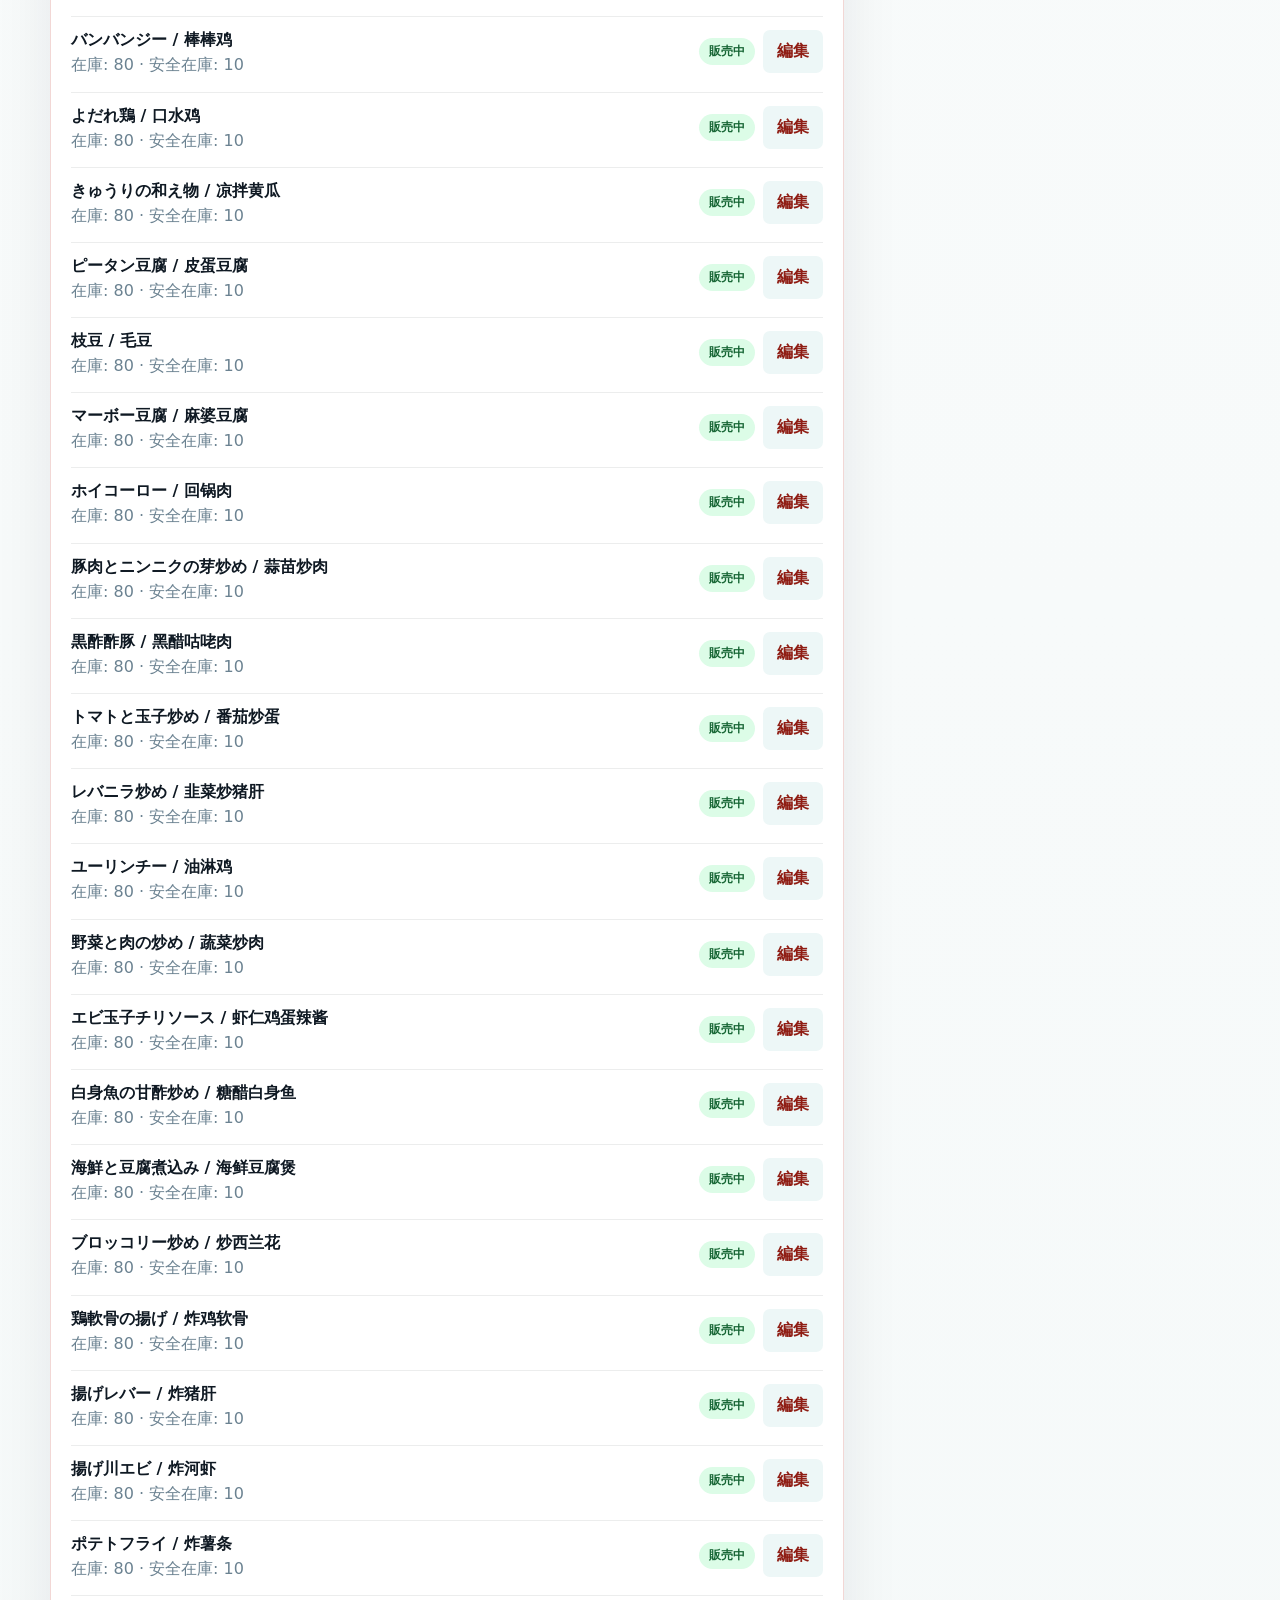
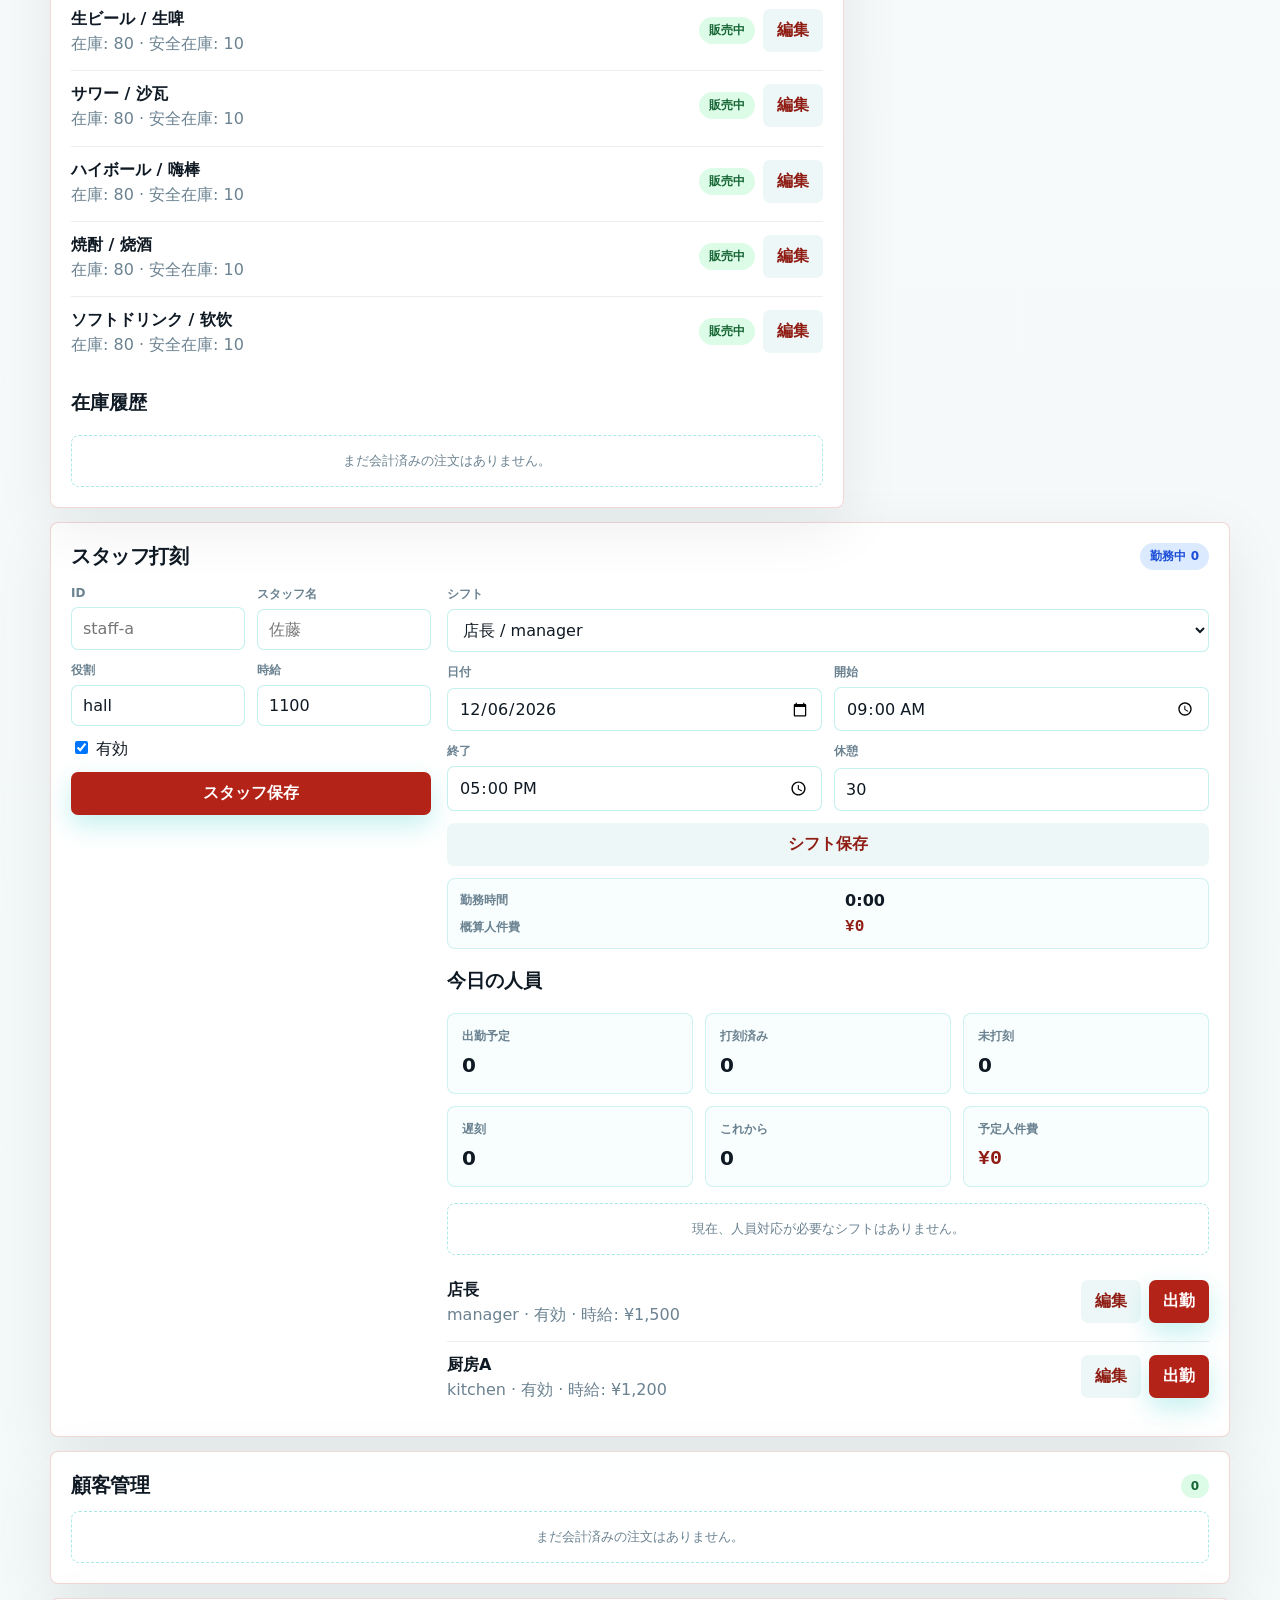
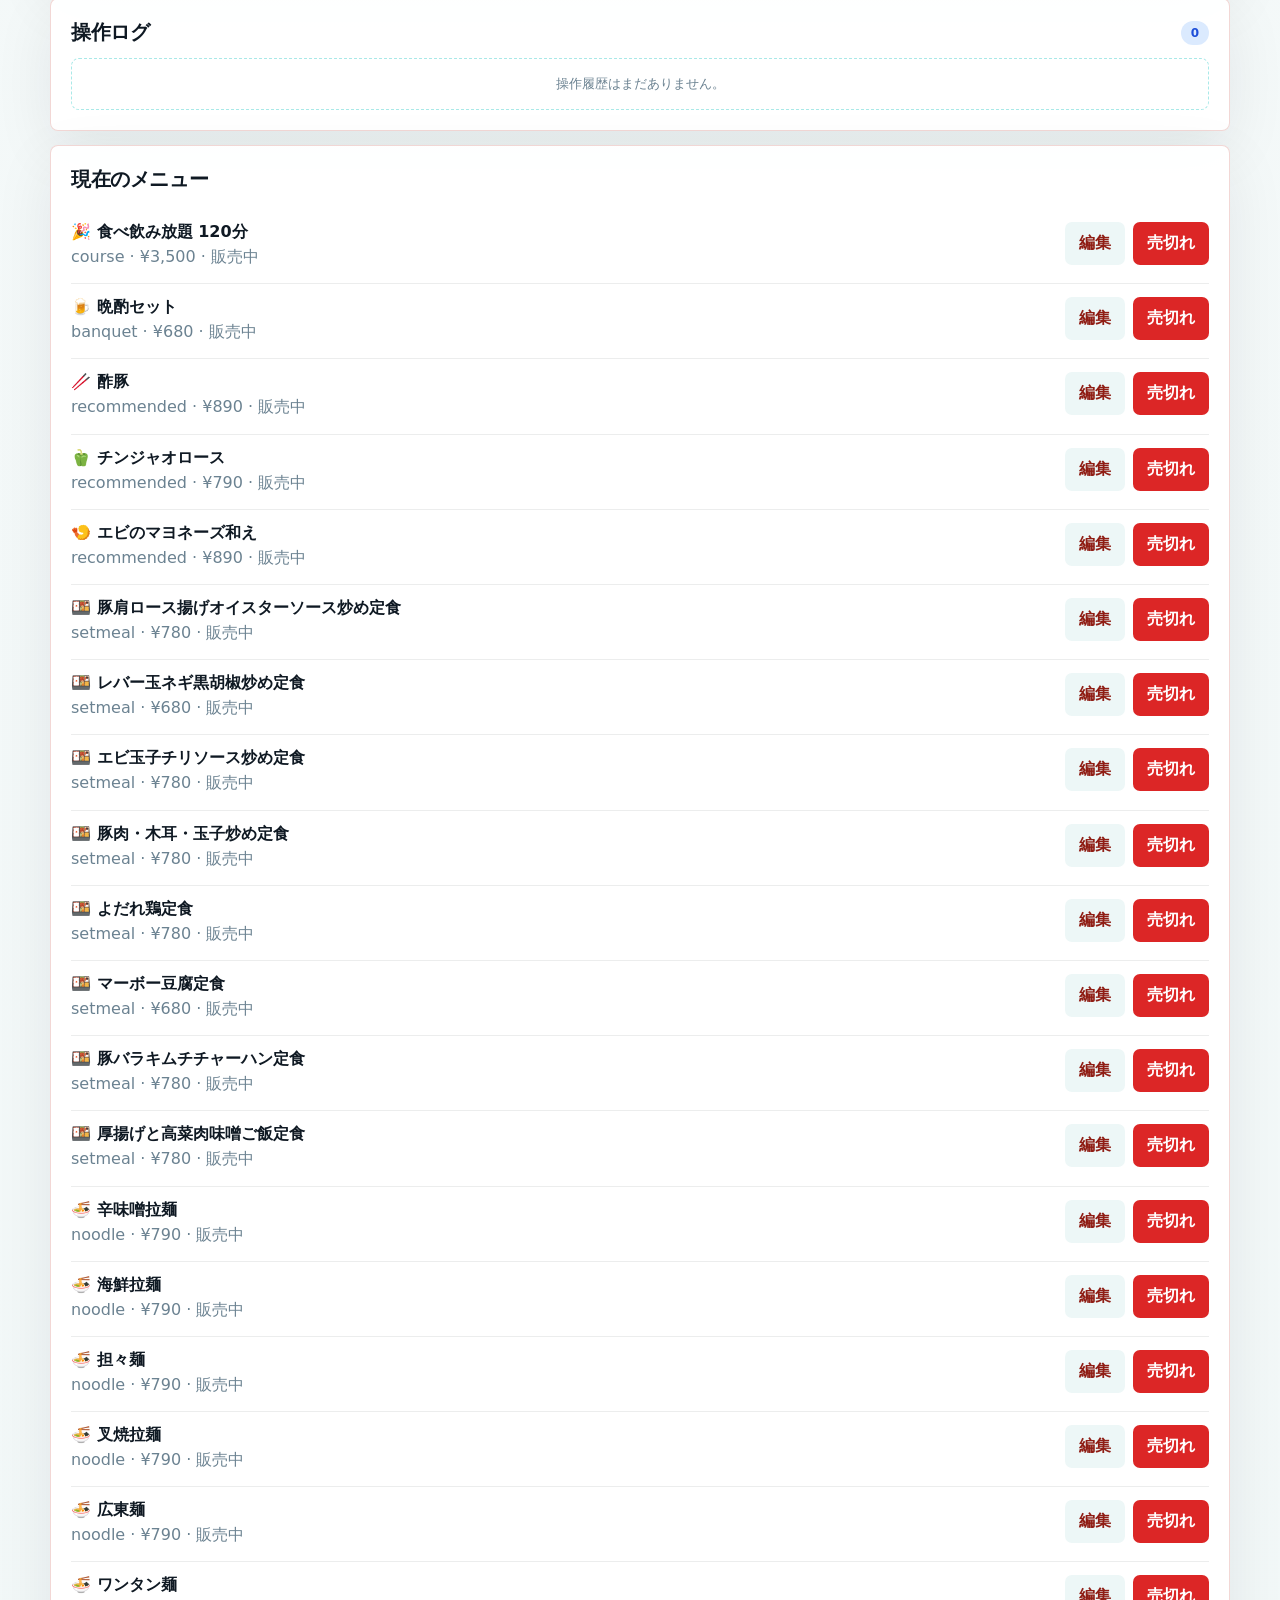
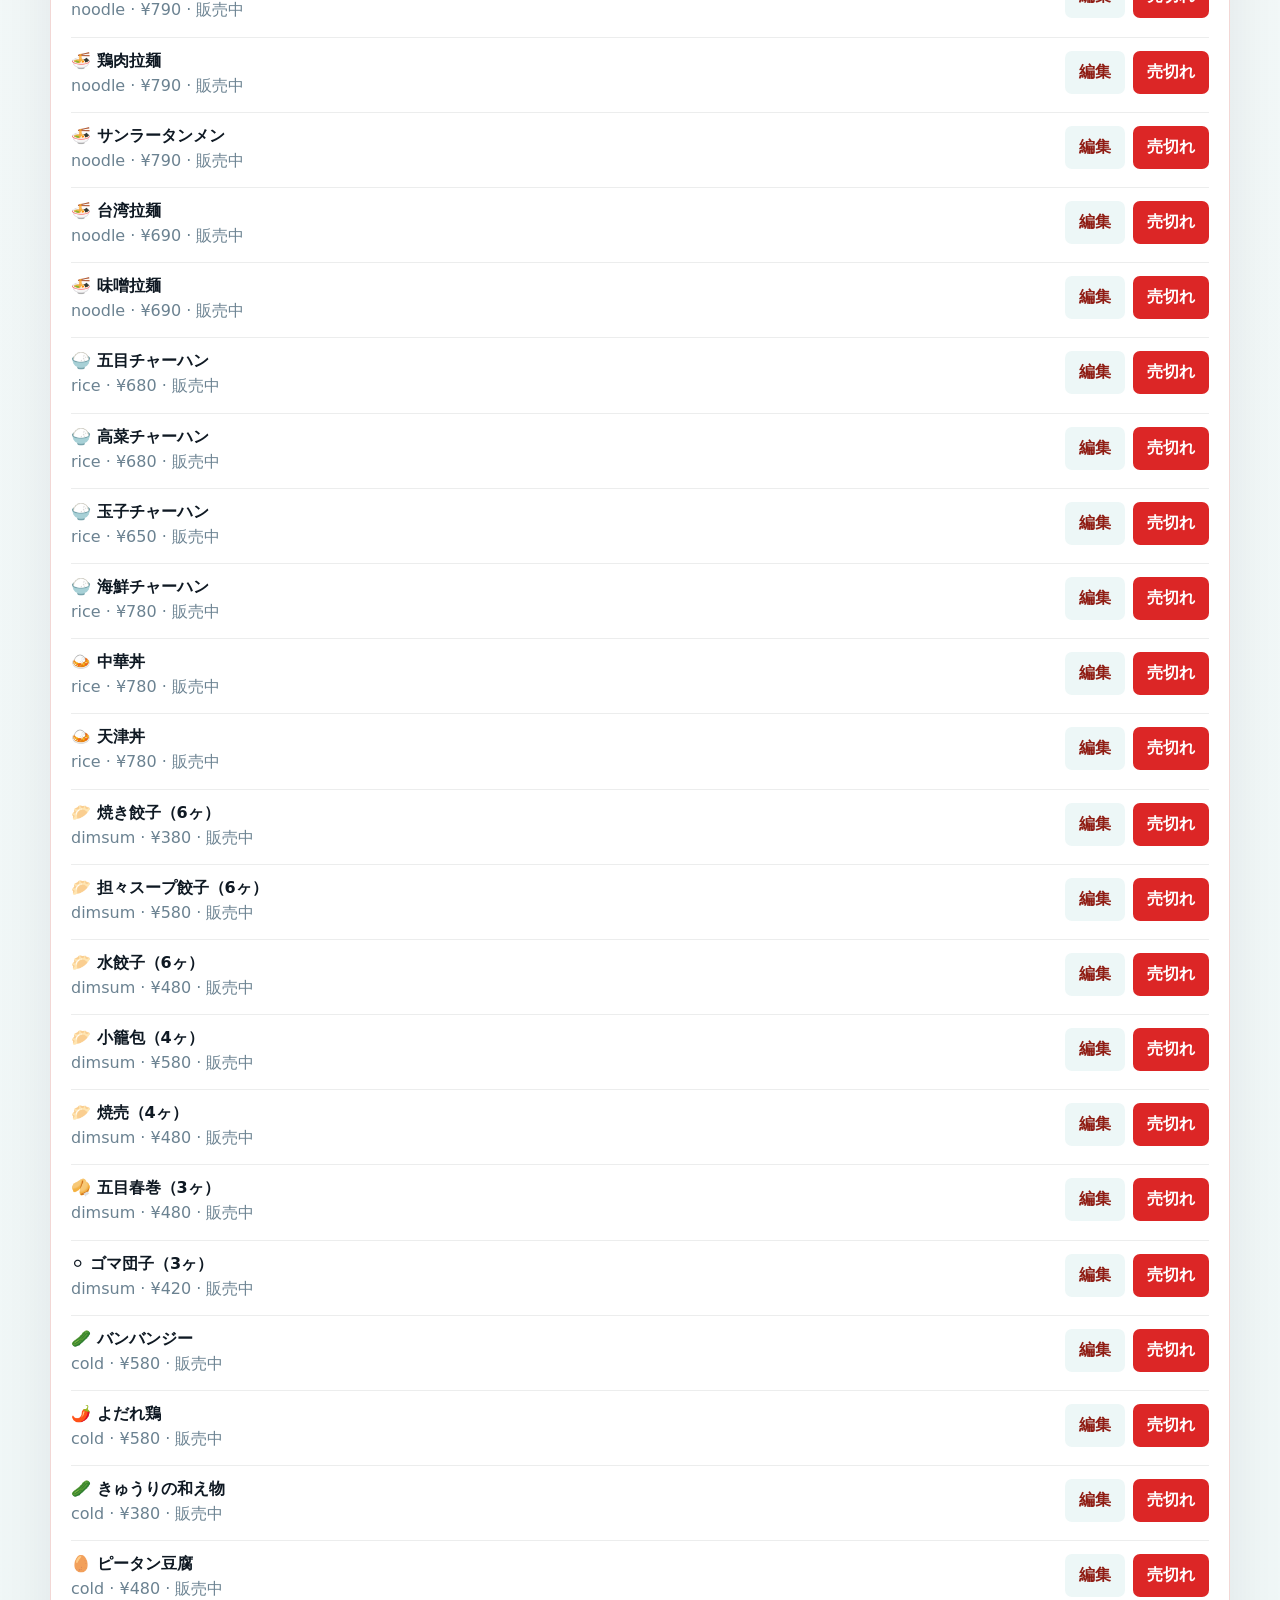
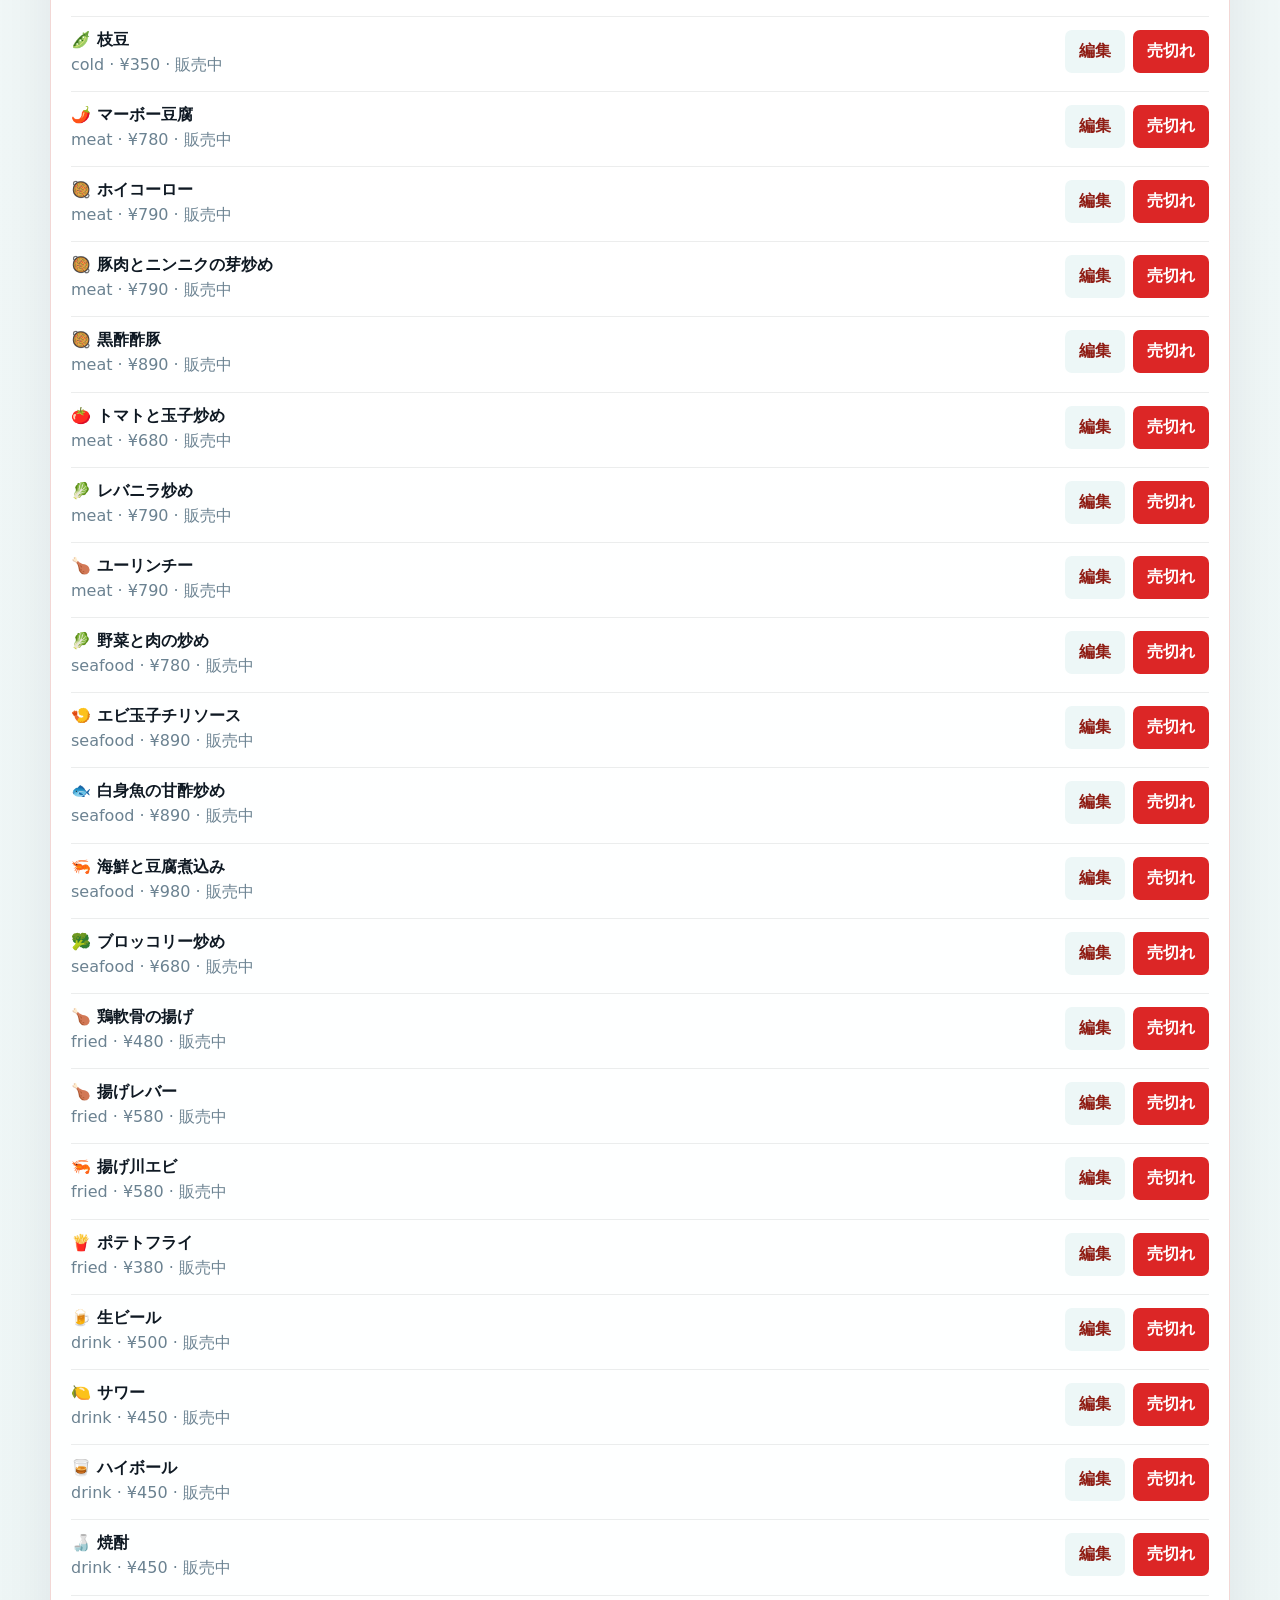
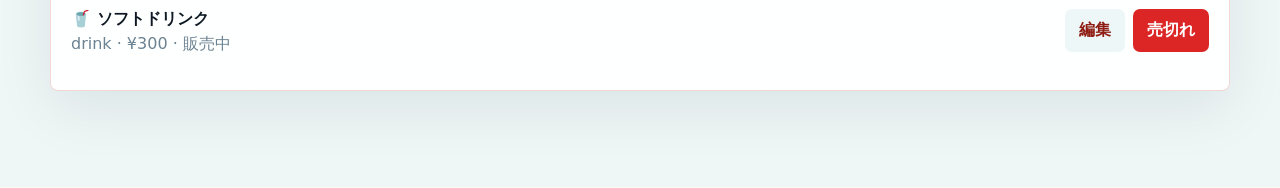
==== commit 867fbc78: "Merge branch 'codex/honcho-chinese-ordering-pilot' into codex/merge-honcho-into-main # Conflicts: #	" ====
--- a/admin/index.html
+++ b/admin/index.html
@@ -13,6 +13,7 @@
       <div class="topbar-right">
         <nav class="nav">
           <a href="../order/?table=3" data-i18n="nav_order">注文</a>
+          <a href="../takeout/" data-i18n="nav_takeout">テイクアウト</a>
           <a href="../kitchen/" data-i18n="nav_kitchen">厨房</a>
           <a href="../checkout/" data-i18n="nav_checkout">会計</a>
           <a class="active" href="../admin/" data-i18n="nav_admin">管理</a>
@@ -24,7 +25,15 @@
         </div>
       </div>
     </header>
+    <div class="demo-notice" data-i18n="demo_notice">公開 demo です。入力データはブラウザ内に保存されます。実在する個人情報・決済情報は入力しないでください。</div>
     <main class="page">
+      <section class="store-strip">
+        <div>
+          <strong data-store-name>本町中華食堂（仮）</strong>
+          <span data-store-address>船橋市本町エリア</span>
+        </div>
+        <span data-payment-note>公開情報では現金中心。カード・QR決済は店頭確認後に有効化します。</span>
+      </section>
       <div class="page-head">
         <div>
           <div class="eyebrow" data-i18n="admin_eyebrow">Admin</div>
@@ -33,7 +42,13 @@
         </div>
         <button class="btn ghost" data-reset data-i18n="reset_demo">デモデータをリセット</button>
       </div>
-      <div class="store-strip" data-store-info></div>
+      <section class="card" style="margin-bottom:14px">
+        <div class="section-head">
+          <h2 data-i18n="manager_alerts">店長アラート</h2>
+          <span class="status new" data-manager-alert-count>0</span>
+        </div>
+        <div class="ops-list" data-manager-alerts></div>
+      </section>
       <div class="grid layout-two">
         <section class="card">
           <h2 data-i18n="menu_edit">メニュー編集</h2>
@@ -44,7 +59,7 @@
             <label class="field"><span data-i18n="price">価格</span><input name="price" type="number" value="500" min="0"></label>
             <label class="field"><span data-i18n="name_ja">日本語名</span><input name="nameJa" required placeholder="本日のおすすめ"></label>
             <label class="field"><span data-i18n="name_zh">中国語名</span><input name="nameZh" required placeholder="今日推荐"></label>
-            <label class="field"><span>English Name</span><input name="nameEn" placeholder="House special"></label>
+            <label class="field"><span>English Name</span><input name="nameEn" placeholder="Today's special"></label>
             <label class="field full"><span data-i18n="desc">説明</span><textarea name="desc" rows="2" placeholder="簡単な説明"></textarea></label>
             <label><input name="recommended" type="checkbox"> <span data-i18n="recommended">おすすめ</span></label>
             <label><input name="soldOut" type="checkbox"> <span data-i18n="soldout">売切れ</span></label>
@@ -53,13 +68,117 @@
         </section>
         <aside class="card">
           <h2 data-i18n="table_status">テーブル状態</h2>
-          <h3 data-i18n="qr_links">テーブルQRリンク</h3>
           <div data-admin-tables></div>
         </aside>
       </div>
       <section class="card" style="margin-top:14px">
-        <h2 data-i18n="sales_summary">本日の営業サマリー</h2>
-        <div data-sales-summary></div>
+        <h2 data-i18n="table_qr">テーブル・QR管理</h2>
+        <div class="table-admin-grid">
+          <form class="field-grid" data-table-form>
+            <label class="field"><span data-i18n="table_id">テーブル番号</span><input name="id" required placeholder="3"></label>
+            <label class="field"><span data-i18n="area">エリア</span><input name="area" required placeholder="B"></label>
+            <label class="field"><span data-i18n="seats_count">席数</span><input name="seats" type="number" value="4" min="1"></label>
+            <label style="align-self:end"><input name="enabled" type="checkbox" checked> <span data-i18n="enabled">有効</span></label>
+            <button class="btn primary full" type="submit" data-i18n="save_table">テーブルを保存</button>
+          </form>
+          <div class="qr-grid" data-table-qr></div>
+        </div>
+      </section>
+      <div class="grid layout-two" style="margin-top:14px">
+        <section class="card">
+          <div class="section-head">
+            <h2 data-i18n="inventory_title">在庫管理</h2>
+            <span class="status new" data-low-stock-count>0</span>
+          </div>
+          <form class="field-grid" data-inventory-form>
+            <label class="field full"><span data-i18n="menu_edit">メニュー</span><select name="menuItemId"></select></label>
+            <label class="field"><span data-i18n="stock">在庫</span><input name="stock" type="number" min="0" value="0"></label>
+            <label class="field"><span data-i18n="safety_stock">安全在庫</span><input name="safetyStock" type="number" min="0" value="0"></label>
+            <button class="btn primary full" type="submit" data-i18n="save_inventory">在庫を保存</button>
+          </form>
+          <form class="field-grid compact-form" data-movement-form>
+            <label class="field full"><span data-i18n="inventory_movements">在庫履歴</span><select name="menuItemId"></select></label>
+            <label class="field"><span data-i18n="category">分類</span><select name="type"><option value="restock" data-i18n="restock">入庫</option><option value="waste" data-i18n="waste">ロス</option></select></label>
+            <label class="field"><span data-i18n="stock">数量</span><input name="quantity" type="number" min="1" value="1"></label>
+            <label class="field full"><span data-i18n="movement_note">理由・メモ</span><input name="note" placeholder="仕入れ / 破損 / 期限切れ"></label>
+            <button class="btn ghost full" type="submit" data-i18n="inventory_movements">在庫履歴</button>
+          </form>
+          <div class="btn-row inventory-filter">
+            <button class="btn ghost active" type="button" data-inventory-filter="all" data-i18n="all_inventory">全在庫</button>
+            <button class="btn ghost" type="button" data-inventory-filter="low" data-i18n="show_low_stock_only">低在庫のみ表示</button>
+          </div>
+          <div class="ops-list" data-inventory-list></div>
+          <h3 data-i18n="inventory_movements">在庫履歴</h3>
+          <div class="ops-list" data-inventory-movements></div>
+        </section>
+        <aside class="card">
+          <h2 data-i18n="daily_report">営業日報</h2>
+          <div class="overview-grid compact" data-sales-summary></div>
+          <div class="overview-grid compact">
+            <div class="overview-tile"><span data-i18n="today_orders">今日の注文</span><strong data-report-orders>0</strong></div>
+            <div class="overview-tile"><span data-i18n="today_sales">今日の売上</span><strong class="price" data-report-sales>¥0</strong></div>
+            <div class="overview-tile"><span data-i18n="open_amount">未会計金額</span><strong class="price" data-report-open>¥0</strong></div>
+          </div>
+          <h3 data-i18n="top_items">売れ筋商品</h3>
+          <div class="ops-list" data-top-items></div>
+          <h3 data-i18n="payment_methods">支払い別売上</h3>
+          <div class="ops-list" data-payment-methods></div>
+        </aside>
+      </div>
+      <section class="card" style="margin-top:14px">
+        <div class="section-head">
+          <h2 data-i18n="staff_timeclock">スタッフ打刻</h2>
+          <span class="status preparing" data-on-duty-count>0</span>
+        </div>
+        <div class="table-admin-grid">
+          <form class="field-grid" data-staff-form>
+            <label class="field"><span data-i18n="id">ID</span><input name="id" required placeholder="staff-a"></label>
+            <label class="field"><span data-i18n="staff_name">スタッフ名</span><input name="name" required placeholder="佐藤"></label>
+            <label class="field"><span data-i18n="staff_role">役割</span><input name="role" value="hall"></label>
+            <label class="field"><span data-i18n="hourly_wage">時給</span><input name="hourlyWage" type="number" min="0" value="1100"></label>
+            <label style="align-self:end"><input name="active" type="checkbox" checked> <span data-i18n="enabled">有効</span></label>
+            <button class="btn primary full" type="submit" data-i18n="save_staff">スタッフ保存</button>
+          </form>
+          <div>
+            <form class="field-grid" data-schedule-form>
+              <label class="field full"><span data-i18n="staff_schedule">シフト</span><select name="staffId"></select></label>
+              <label class="field"><span data-i18n="schedule_date">日付</span><input name="date" type="date" required></label>
+              <label class="field"><span data-i18n="start_time">開始</span><input name="startTime" type="time" value="09:00" required></label>
+              <label class="field"><span data-i18n="end_time">終了</span><input name="endTime" type="time" value="17:00" required></label>
+              <label class="field"><span data-i18n="break_time">休憩</span><input name="breakMinutes" type="number" min="0" value="30"></label>
+              <button class="btn ghost full" type="submit" data-i18n="save_schedule">シフト保存</button>
+            </form>
+            <div class="labor-total">
+              <span data-i18n="worked_time">勤務時間</span><strong data-labor-worked>0:00</strong>
+              <span data-i18n="estimated_wage">概算人件費</span><strong class="price" data-labor-wage>¥0</strong>
+            </div>
+            <h3 data-i18n="staff_coverage">今日の人員</h3>
+            <div class="overview-grid compact">
+              <div class="overview-tile"><span data-i18n="scheduled_staff">出勤予定</span><strong data-coverage-scheduled>0</strong></div>
+              <div class="overview-tile"><span data-i18n="clocked_staff">打刻済み</span><strong data-coverage-clocked>0</strong></div>
+              <div class="overview-tile"><span data-i18n="missing_staff">未打刻</span><strong data-coverage-missing>0</strong></div>
+              <div class="overview-tile"><span data-i18n="late_staff">遅刻</span><strong data-coverage-late>0</strong></div>
+              <div class="overview-tile"><span data-i18n="upcoming_staff">これから</span><strong data-coverage-upcoming>0</strong></div>
+              <div class="overview-tile"><span data-i18n="scheduled_labor_cost">予定人件費</span><strong class="price" data-coverage-wage>¥0</strong></div>
+            </div>
+            <div class="ops-list" data-coverage-alerts></div>
+            <div class="ops-list" data-staff-list></div>
+          </div>
+        </div>
+      </section>
+      <section class="card" style="margin-top:14px">
+        <div class="section-head">
+          <h2 data-i18n="customer_management">顧客管理</h2>
+          <span class="status done" data-customer-count>0</span>
+        </div>
+        <div class="ops-list" data-customer-list></div>
+      </section>
+      <section class="card" style="margin-top:14px">
+        <div class="section-head">
+          <h2 data-i18n="audit_log">操作ログ</h2>
+          <span class="status preparing" data-audit-count>0</span>
+        </div>
+        <div class="ops-list" data-audit-log></div>
       </section>
       <section class="card" style="margin-top:14px">
         <h2 data-i18n="current_menu">現在のメニュー</h2>
@@ -68,6 +187,8 @@
     </main>
   </div>
   <script src="../assets/izakaya-core.js?v=20260613-timeout"></script>
+  <script src="../assets/izakaya-config.js?v=20260613-timeout"></script>
+  <script src="../assets/izakaya-cloud.js?v=20260613-timeout"></script>
   <script src="../assets/izakaya-i18n.js?v=20260613-timeout"></script>
   <script src="../assets/izakaya-ui.js?v=20260613-timeout"></script>
 </body>
--- a/assets/izakaya-app.css
+++ b/assets/izakaya-app.css
@@ -1,15 +1,13 @@
 :root {
   --teal: #B42318;
-  --teal-dark: #8F1D16;
-  --teal-soft: #FFF1E8;
-  --gold: #D8A21B;
-  --leaf: #2F7D4F;
+  --teal-dark: #8F1D14;
+  --teal-soft: #FFF1E6;
   --ink: #0F1923;
   --ink-soft: #263847;
   --muted: #6B8291;
   --line: rgba(180, 35, 24, 0.18);
   --paper: #FFFFFF;
-  --wash: #FFF8F2;
+  --wash: #FFF9F2;
   --shadow: 0 18px 60px rgba(15, 25, 35, 0.08);
   --radius: 8px;
 }
@@ -34,7 +32,10 @@
 
 .app-shell {
   min-height: 100vh;
-  background: linear-gradient(180deg, #fffaf4 0%, #fff 44%, #fff7ee 100%);
+  background:
+    radial-gradient(900px 520px at 90% -10%, rgba(10, 191, 188, 0.16), transparent 62%),
+    radial-gradient(720px 420px at 0% 22%, rgba(10, 191, 188, 0.08), transparent 64%),
+    linear-gradient(180deg, #ffffff 0%, #f7fafa 48%, #eef6f6 100%);
 }
 
 .topbar {
@@ -58,7 +59,7 @@
   font-size: 21px;
   font-weight: 800;
   text-decoration: none;
-  letter-spacing: -0.03em;
+  letter-spacing: 0;
 }
 
 .nav {
@@ -79,27 +80,70 @@
 .lang-switcher {
   display: flex;
   align-items: center;
-  gap: 4px;
-  padding: 4px;
+  gap: 8px;
+  padding: 5px;
   border: 1px solid var(--line);
   border-radius: 8px;
-  background: rgba(180,35,24,.06);
-}
-
-.lang-switcher button {
-  border: 0;
+  background: rgba(180,35,24,.07);
+}
+
+.store-strip {
+  display: flex;
+  align-items: center;
+  justify-content: space-between;
+  gap: 14px;
+  margin-bottom: 16px;
+  padding: 12px 14px;
+  border: 1px solid rgba(180,35,24,.18);
+  border-radius: 8px;
+  background: #fffaf4;
+  color: var(--ink-soft);
+}
+
+.store-strip div {
+  display: flex;
+  gap: 10px;
+  align-items: baseline;
+  flex-wrap: wrap;
+}
+
+.store-strip strong {
+  color: var(--teal-dark);
+}
+
+.store-strip span {
+  font-size: 13px;
+}
+
+.lang-select-label {
+  display: flex;
+  align-items: center;
+  gap: 7px;
+}
+
+.lang-select-label span {
+  color: var(--muted);
+  font-size: 11px;
+  font-weight: 900;
+  letter-spacing: .04em;
+}
+
+.lang-switcher select {
+  min-width: 106px;
+  border: 1px solid rgba(10,191,188,.18);
   border-radius: 6px;
-  background: transparent;
-  color: var(--muted);
-  padding: 6px 8px;
+  background: #fff;
+  color: var(--ink-soft);
+  padding: 7px 28px 7px 10px;
   font-size: 12px;
   font-weight: 900;
   cursor: pointer;
-}
-
-.lang-switcher button.active {
-  background: var(--teal);
-  color: #fff;
+  outline: none;
+}
+
+.lang-switcher select:focus {
+  border-color: var(--teal);
+  box-shadow: 0 0 0 3px rgba(10,191,188,.12);
 }
 
 .nav a {
@@ -124,6 +168,19 @@
   padding: 34px 0 96px;
 }
 
+.demo-notice {
+  width: min(1180px, calc(100% - 36px));
+  margin: 18px auto 0;
+  padding: 12px 16px;
+  border: 1px solid rgba(15, 107, 87, 0.18);
+  border-radius: 8px;
+  background: #F4FBF8;
+  color: var(--teal-dark);
+  font-size: 14px;
+  font-weight: 700;
+  line-height: 1.6;
+}
+
 .page-head {
   display: flex;
   align-items: flex-end;
@@ -150,32 +207,7 @@
   height: 7px;
   border-radius: 999px;
   background: var(--teal);
-  box-shadow: 0 0 0 6px rgba(180, 35, 24, 0.12);
-}
-
-.store-strip {
-  display: flex;
-  align-items: center;
-  gap: 12px;
-  flex-wrap: wrap;
-  margin: -10px 0 20px;
-  padding: 12px 14px;
-  border: 1px solid rgba(216, 162, 27, 0.35);
-  border-left: 5px solid var(--gold);
-  border-radius: var(--radius);
-  background: #fffdf8;
-  color: var(--ink-soft);
-  font-size: 13px;
-  line-height: 1.6;
-}
-
-.store-strip strong {
-  color: var(--teal-dark);
-  font-size: 15px;
-}
-
-.store-strip span {
-  color: var(--muted);
+  box-shadow: 0 0 0 6px rgba(10, 191, 188, 0.12);
 }
 
 .title {
@@ -198,6 +230,11 @@
 .layout-two {
   grid-template-columns: minmax(0, 1fr) 370px;
   align-items: start;
+}
+
+.layout-two > section,
+.layout-two > aside {
+  min-width: 0;
 }
 
 .card {
@@ -214,12 +251,6 @@
   letter-spacing: -0.02em;
 }
 
-.card h3 {
-  margin: 8px 0 12px;
-  color: var(--muted);
-  font-size: 13px;
-}
-
 .category-bar {
   display: flex;
   gap: 9px;
@@ -230,7 +261,7 @@
 
 .chip,
 .tab {
-  border: 1px solid rgba(180,35,24,0.22);
+  border: 1px solid rgba(10,191,188,0.24);
   background: rgba(255,255,255,0.86);
   color: var(--ink-soft);
   border-radius: 7px;
@@ -269,8 +300,8 @@
 
 .menu-item:hover {
   transform: translateY(-3px);
-  border-color: rgba(180,35,24,.36);
-  box-shadow: 0 22px 64px rgba(180,35,24,.11);
+  border-color: rgba(10,191,188,.42);
+  box-shadow: 0 22px 64px rgba(10,191,188,.12);
 }
 
 .menu-top {
@@ -306,16 +337,6 @@
   font-size: 13px;
   line-height: 1.6;
   min-height: 40px;
-}
-
-.payment-note {
-  margin: 10px 0 0;
-  padding: 10px 12px;
-  border-radius: var(--radius);
-  background: #fff8df;
-  color: #77530a;
-  font-size: 13px;
-  line-height: 1.55;
 }
 
 .price {
@@ -347,7 +368,7 @@
 
 .btn.primary {
   background: var(--teal);
-  box-shadow: 0 10px 26px rgba(180,35,24,.22);
+  box-shadow: 0 10px 26px rgba(10,191,188,.24);
 }
 
 .btn.primary:hover:not(:disabled) {
@@ -357,7 +378,7 @@
 .btn.warn { background: #d97706; }
 .btn.danger { background: #dc2626; }
 .btn.ghost {
-  background: #fff1e8;
+  background: #edf7f7;
   color: var(--teal-dark);
 }
 .btn:disabled {
@@ -373,6 +394,37 @@
   align-items: center;
 }
 
+.segmented {
+  display: grid;
+  grid-template-columns: repeat(2, minmax(0, 1fr));
+  gap: 8px;
+  padding: 5px;
+  margin: 6px 0 16px;
+  border: 1px solid var(--line);
+  border-radius: 8px;
+  background: rgba(10,191,188,.07);
+}
+
+.segmented button {
+  min-width: 0;
+  border: 0;
+  border-radius: 7px;
+  padding: 11px;
+  background: transparent;
+  color: var(--ink-soft);
+  font-weight: 900;
+  cursor: pointer;
+}
+
+.segmented button.active {
+  background: var(--ink);
+  color: #fff;
+}
+
+.fulfillment-card {
+  margin-bottom: 16px;
+}
+
 .pay-panel {
   position: sticky;
   top: 88px;
@@ -381,6 +433,7 @@
 .cart-line,
 .order-line,
 .table-line,
+.payment-line,
 .admin-line {
   display: grid;
   grid-template-columns: minmax(0, 1fr) auto;
@@ -393,8 +446,104 @@
 .cart-line:last-child,
 .order-line:last-child,
 .table-line:last-child,
+.payment-line:last-child,
 .admin-line:last-child {
   border-bottom: 0;
+}
+
+.payment-list {
+  display: grid;
+}
+
+.ops-list {
+  display: grid;
+  margin-top: 12px;
+}
+
+.attention-line {
+  margin-inline: -10px;
+  padding-inline: 10px;
+  border-radius: 8px;
+  background: #fffbeb;
+}
+
+.compact-form {
+  margin-top: 14px;
+  padding-top: 14px;
+  border-top: 1px solid rgba(15,25,35,.08);
+}
+
+.inventory-filter {
+  margin-top: 14px;
+}
+
+.inventory-filter .active {
+  background: var(--ink);
+  color: #fff;
+}
+
+.labor-total {
+  display: grid;
+  grid-template-columns: repeat(2, minmax(0, auto));
+  gap: 8px 14px;
+  align-items: center;
+  margin-top: 12px;
+  padding: 12px;
+  border: 1px solid rgba(10,191,188,.18);
+  border-radius: 8px;
+  background: #f8fdfd;
+}
+
+.labor-total span {
+  color: var(--muted);
+  font-size: 12px;
+  font-weight: 900;
+}
+
+.labor-total strong {
+  font-size: 16px;
+}
+
+.labor-alerts {
+  margin-top: 8px;
+}
+
+.close-grid {
+  display: grid;
+  grid-template-columns: minmax(0, 1fr) minmax(280px, 360px);
+  gap: 16px;
+  align-items: start;
+}
+
+.table-ops {
+  background: rgba(255,255,255,.9);
+}
+
+.customer-line {
+  display: grid;
+  grid-template-columns: minmax(0, 1fr) minmax(260px, 420px);
+  gap: 14px;
+  align-items: start;
+  padding: 14px 0;
+  border-bottom: 1px solid rgba(15,25,35,.08);
+}
+
+.customer-line:last-child {
+  border-bottom: 0;
+}
+
+.customer-note-form {
+  display: grid;
+  grid-template-columns: minmax(0, 1fr) auto;
+  gap: 8px;
+}
+
+.customer-note-form input {
+  min-width: 0;
+  border: 1px solid rgba(10,191,188,.24);
+  border-radius: 7px;
+  padding: 10px 11px;
+  outline: none;
 }
 
 .qty {
@@ -407,7 +556,7 @@
 .qty button {
   width: 30px;
   height: 30px;
-  border: 1px solid rgba(180,35,24,.24);
+  border: 1px solid rgba(10,191,188,.28);
   background: #fff;
   border-radius: 7px;
   font-weight: 900;
@@ -419,7 +568,7 @@
 .field select,
 .field textarea {
   width: 100%;
-  border: 1px solid rgba(180,35,24,.22);
+  border: 1px solid rgba(10,191,188,.24);
   border-radius: 7px;
   background: #fff;
   padding: 10px 11px;
@@ -437,7 +586,7 @@
 .field select:focus,
 .field textarea:focus {
   border-color: var(--teal);
-  box-shadow: 0 0 0 4px rgba(180,35,24,.1);
+  box-shadow: 0 0 0 4px rgba(10,191,188,.1);
 }
 
 .summary {
@@ -452,6 +601,10 @@
   font-weight: 900;
 }
 
+.danger-text {
+  color: var(--red);
+}
+
 .status {
   display: inline-flex;
   align-items: center;
@@ -470,60 +623,254 @@
   gap: 10px;
 }
 
+.kitchen-board {
+  display: grid;
+  grid-template-columns: repeat(3, minmax(0, 1fr));
+  gap: 16px;
+  align-items: start;
+}
+
+.kitchen-column {
+  min-height: 360px;
+  padding: 16px;
+  border: 1px solid var(--line);
+  border-radius: var(--radius);
+  background: rgba(255,255,255,.62);
+}
+
+.kitchen-column.new {
+  border-color: rgba(217,119,6,.24);
+}
+
+.kitchen-column.preparing {
+  border-color: rgba(29,78,216,.22);
+}
+
+.kitchen-column.done {
+  border-color: rgba(22,101,52,.22);
+}
+
 .kitchen-ticket {
-  display: grid;
-  gap: 14px;
-  min-height: 190px;
-  border-left: 6px solid var(--teal);
+  padding: 16px;
+  box-shadow: 0 14px 42px rgba(15,25,35,.06);
+}
+
+.kitchen-ticket.dine-in {
+  border-left: 4px solid var(--teal);
+}
+
+.kitchen-ticket.pickup {
+  border-left: 4px solid #6366f1;
+}
+
+.kitchen-ticket.delivery {
+  border-left: 4px solid #f59e0b;
+}
+
+.kitchen-ticket.rush,
+.kitchen-ticket.urgent {
+  border-color: rgba(220,38,38,.36);
+  box-shadow: 0 16px 46px rgba(220,38,38,.08);
 }
 
 .kitchen-ticket.warning {
-  border-left-color: #d97706;
-  background: #fffbeb;
-}
-
-.kitchen-ticket.urgent {
-  border-left-color: #dc2626;
-  background: #fff1f2;
+  border-color: rgba(245,158,11,.34);
+  box-shadow: 0 16px 46px rgba(245,158,11,.08);
+}
+
+.kitchen-ticket.normal {
+  border-color: rgba(22,101,52,.18);
 }
 
 .ticket-head {
   display: flex;
-  align-items: center;
   justify-content: space-between;
-  gap: 10px;
-}
-
-.ticket-dish {
-  color: var(--ink);
-  font-size: 26px;
-  font-weight: 900;
+  gap: 12px;
+  align-items: flex-start;
+}
+
+.ticket-badges {
+  display: flex;
+  gap: 7px;
+  flex-wrap: wrap;
+  align-items: center;
+}
+
+.ticket-head h2 {
+  margin: 9px 0 4px;
+  font-size: 22px;
+}
+
+.ticket-age {
+  min-width: 58px;
+  text-align: center;
+  border-radius: 8px;
+  padding: 8px 10px;
+  background: #111827;
+  color: #fff;
+  font-weight: 900;
+}
+
+.kitchen-dish {
+  display: flex;
+  align-items: baseline;
+  justify-content: space-between;
+  gap: 12px;
+  margin: 14px 0;
+  padding: 14px;
+  border-radius: 8px;
+  background: #fff;
+  border: 1px solid rgba(15,25,35,.1);
+}
+
+.kitchen-dish strong {
+  font-size: 24px;
   line-height: 1.25;
 }
 
-.ticket-meta {
-  color: var(--muted);
-  font-size: 16px;
-  font-weight: 800;
-}
-
-.ticket-age {
+.kitchen-dish span {
+  color: var(--teal-dark);
+  font-size: 22px;
+  font-weight: 900;
+}
+
+.order-type,
+.rush-badge {
+  display: inline-flex;
+  align-items: center;
   border-radius: 999px;
   padding: 5px 10px;
-  background: rgba(15, 25, 35, .08);
-  color: var(--ink-soft);
   font-size: 12px;
   font-weight: 900;
 }
 
-.kitchen-ticket.warning .ticket-age {
+.order-type.dine-in {
+  background: var(--teal-soft);
+  color: var(--teal-dark);
+}
+
+.order-type.pickup {
+  background: #eef2ff;
+  color: #4338ca;
+}
+
+.order-type.delivery {
   background: #fef3c7;
-  color: #92400e;
-}
-
-.kitchen-ticket.urgent .ticket-age {
+  color: #b45309;
+}
+
+.rush-badge {
   background: #fee2e2;
-  color: #991b1b;
+  color: #b91c1c;
+}
+
+.note-alert {
+  display: grid;
+  gap: 6px;
+  margin: 12px 0;
+  padding: 11px 12px;
+  border: 1px solid rgba(245,158,11,.28);
+  border-radius: 8px;
+  background: #fff7ed;
+  color: #7c2d12;
+  font-size: 13px;
+  line-height: 1.5;
+}
+
+.note-alert strong {
+  color: #9a3412;
+}
+
+.order-history {
+  margin-top: 22px;
+  padding-top: 18px;
+  border-top: 1px solid rgba(15,25,35,.1);
+}
+
+.section-head {
+  display: flex;
+  justify-content: space-between;
+  gap: 12px;
+  align-items: center;
+  margin-bottom: 12px;
+}
+
+.section-head h2 {
+  margin: 0;
+}
+
+.mini-order {
+  padding: 12px;
+  border: 1px solid rgba(10,191,188,.18);
+  border-radius: 8px;
+  background: #f9fdfd;
+}
+
+.mini-order.selected {
+  border-color: var(--teal);
+  box-shadow: 0 0 0 4px rgba(10,191,188,.1);
+}
+
+.mini-order + .mini-order {
+  margin-top: 10px;
+}
+
+.mini-order .order-line {
+  padding: 8px 0 0;
+  border-bottom: 0;
+  font-size: 13px;
+}
+
+.confirmation-card {
+  display: grid;
+  gap: 12px;
+  margin-bottom: 16px;
+  padding: 16px;
+  border: 1px solid rgba(10,191,188,.28);
+  border-radius: 8px;
+  background: linear-gradient(180deg, #f4ffff 0%, #ffffff 100%);
+  box-shadow: 0 14px 40px rgba(10,191,188,.1);
+}
+
+.confirmation-card[hidden] {
+  display: none;
+}
+
+.confirmation-card h3 {
+  margin: 6px 0 4px;
+  font-size: 22px;
+}
+
+.confirmation-icon {
+  width: 42px;
+  height: 42px;
+  display: grid;
+  place-items: center;
+  border-radius: 50%;
+  background: var(--teal);
+  color: #fff;
+  font-size: 24px;
+  font-weight: 900;
+}
+
+.confirm-detail {
+  display: flex;
+  justify-content: space-between;
+  gap: 12px;
+  padding: 10px 0;
+  border-top: 1px solid rgba(15,25,35,.08);
+}
+
+.confirm-detail span {
+  color: var(--muted);
+  font-size: 13px;
+  font-weight: 900;
+}
+
+.summary.compact {
+  margin-top: 12px;
+  padding-top: 12px;
+  font-size: 16px;
 }
 
 .meta {
@@ -532,11 +879,6 @@
   flex-wrap: wrap;
   color: var(--muted);
   font-size: 13px;
-}
-
-.mini-link {
-  padding: 7px 10px;
-  font-size: 12px;
 }
 
 .empty {
@@ -544,8 +886,13 @@
   text-align: center;
   color: var(--muted);
   background: rgba(255,255,255,.72);
-  border: 1px dashed rgba(216,162,27,.45);
+  border: 1px dashed rgba(10,191,188,.35);
   border-radius: var(--radius);
+}
+
+.empty.small {
+  padding: 16px 12px;
+  font-size: 13px;
 }
 
 .tabs {
@@ -558,6 +905,58 @@
   display: grid;
   grid-template-columns: repeat(2, minmax(0, 1fr));
   gap: 12px;
+}
+
+.table-admin-grid {
+  display: grid;
+  grid-template-columns: minmax(280px, 360px) minmax(0, 1fr);
+  gap: 16px;
+  align-items: start;
+  margin-top: 16px;
+}
+
+.qr-grid {
+  display: grid;
+  grid-template-columns: repeat(auto-fill, minmax(250px, 1fr));
+  gap: 14px;
+}
+
+.qr-card {
+  display: grid;
+  gap: 12px;
+}
+
+.qr-head {
+  display: flex;
+  justify-content: space-between;
+  gap: 12px;
+  align-items: flex-start;
+}
+
+.qr-code {
+  display: grid;
+  place-items: center;
+  min-height: 176px;
+  border: 1px solid rgba(10,191,188,.2);
+  border-radius: 8px;
+  background: #fff;
+}
+
+.qr-code img {
+  width: 156px;
+  height: 156px;
+}
+
+.url-box {
+  display: block;
+  overflow-wrap: anywhere;
+  padding: 10px;
+  border-radius: 7px;
+  background: #f4fbfb;
+  border: 1px solid rgba(10,191,188,.18);
+  color: var(--ink-soft);
+  font-size: 12px;
+  line-height: 1.5;
 }
 
 .field {
@@ -596,14 +995,79 @@
   text-decoration: none;
 }
 
+.small-note {
+  margin: 14px 0 0;
+  font-size: 13px;
+}
+
+.outside-checkout {
+  margin-top: 16px;
+}
+
+.overview-card {
+  margin-bottom: 16px;
+}
+
+.overview-grid {
+  display: grid;
+  grid-template-columns: repeat(4, minmax(0, 1fr));
+  gap: 12px;
+}
+
+.overview-grid.compact {
+  grid-template-columns: repeat(3, minmax(0, 1fr));
+  margin-bottom: 16px;
+}
+
+.overview-tile {
+  min-width: 0;
+  padding: 14px;
+  border: 1px solid rgba(10,191,188,.18);
+  border-radius: 8px;
+  background: #f8fdfd;
+}
+
+.overview-tile span {
+  display: block;
+  color: var(--muted);
+  font-size: 12px;
+  font-weight: 900;
+  margin-bottom: 7px;
+}
+
+.overview-tile strong {
+  display: block;
+  font-size: 20px;
+  line-height: 1.35;
+  overflow-wrap: anywhere;
+}
+
 @media (max-width: 900px) {
   .topbar {
-    align-items: flex-start;
-    flex-direction: column;
+    display: grid;
+    grid-template-columns: minmax(0, 1fr) auto;
+    align-items: center;
     padding: 14px 18px;
   }
 
   .topbar-right {
+    display: contents;
+  }
+
+  .brand {
+    grid-column: 1;
+    grid-row: 1;
+  }
+
+  .lang-switcher {
+    grid-column: 2;
+    grid-row: 1;
+    justify-self: end;
+  }
+
+  .nav {
+    grid-column: 1 / -1;
+    grid-row: 2;
     justify-content: flex-start;
   }
 
@@ -628,4 +1092,111 @@
   .field-grid {
     grid-template-columns: 1fr;
   }
-}
+
+  .table-admin-grid {
+    grid-template-columns: 1fr;
+  }
+
+  .close-grid {
+    grid-template-columns: 1fr;
+  }
+
+  .customer-line,
+  .customer-note-form {
+    grid-template-columns: 1fr;
+  }
+
+  .kitchen-board {
+    grid-template-columns: 1fr;
+  }
+
+  .overview-grid {
+    grid-template-columns: repeat(2, minmax(0, 1fr));
+  }
+}
+
+@media (max-width: 560px) {
+  .topbar {
+    gap: 12px;
+  }
+
+  .lang-select-label span {
+    display: none;
+  }
+
+  .lang-switcher select {
+    min-width: 96px;
+  }
+
+  .page {
+    width: min(100% - 28px, 1180px);
+  }
+
+  .card {
+    padding: 16px;
+  }
+
+  .segmented {
+    gap: 6px;
+  }
+
+  .segmented button {
+    padding: 11px 8px;
+    font-size: 15px;
+    white-space: normal;
+    overflow-wrap: anywhere;
+  }
+
+  .menu-grid {
+    grid-template-columns: repeat(2, minmax(0, 1fr));
+    gap: 12px;
+  }
+
+  .menu-item {
+    min-height: 258px;
+    padding: 14px;
+  }
+
+  .menu-top {
+    flex-direction: column;
+    gap: 8px;
+  }
+
+  .dish-icon {
+    width: 44px;
+    height: 44px;
+    margin-bottom: 9px;
+    font-size: 23px;
+  }
+
+  .dish-name {
+    font-size: 16px;
+    line-height: 1.32;
+    overflow-wrap: anywhere;
+  }
+
+  .dish-sub,
+  .dish-desc {
+    font-size: 12px;
+  }
+
+  .dish-desc {
+    min-height: 54px;
+  }
+
+  .menu-item .btn {
+    width: 100%;
+    margin-top: auto;
+    padding-inline: 8px;
+  }
+
+  .overview-grid {
+    grid-template-columns: 1fr;
+  }
+}
+
+@media (max-width: 340px) {
+  .menu-grid {
+    grid-template-columns: 1fr;
+  }
+}
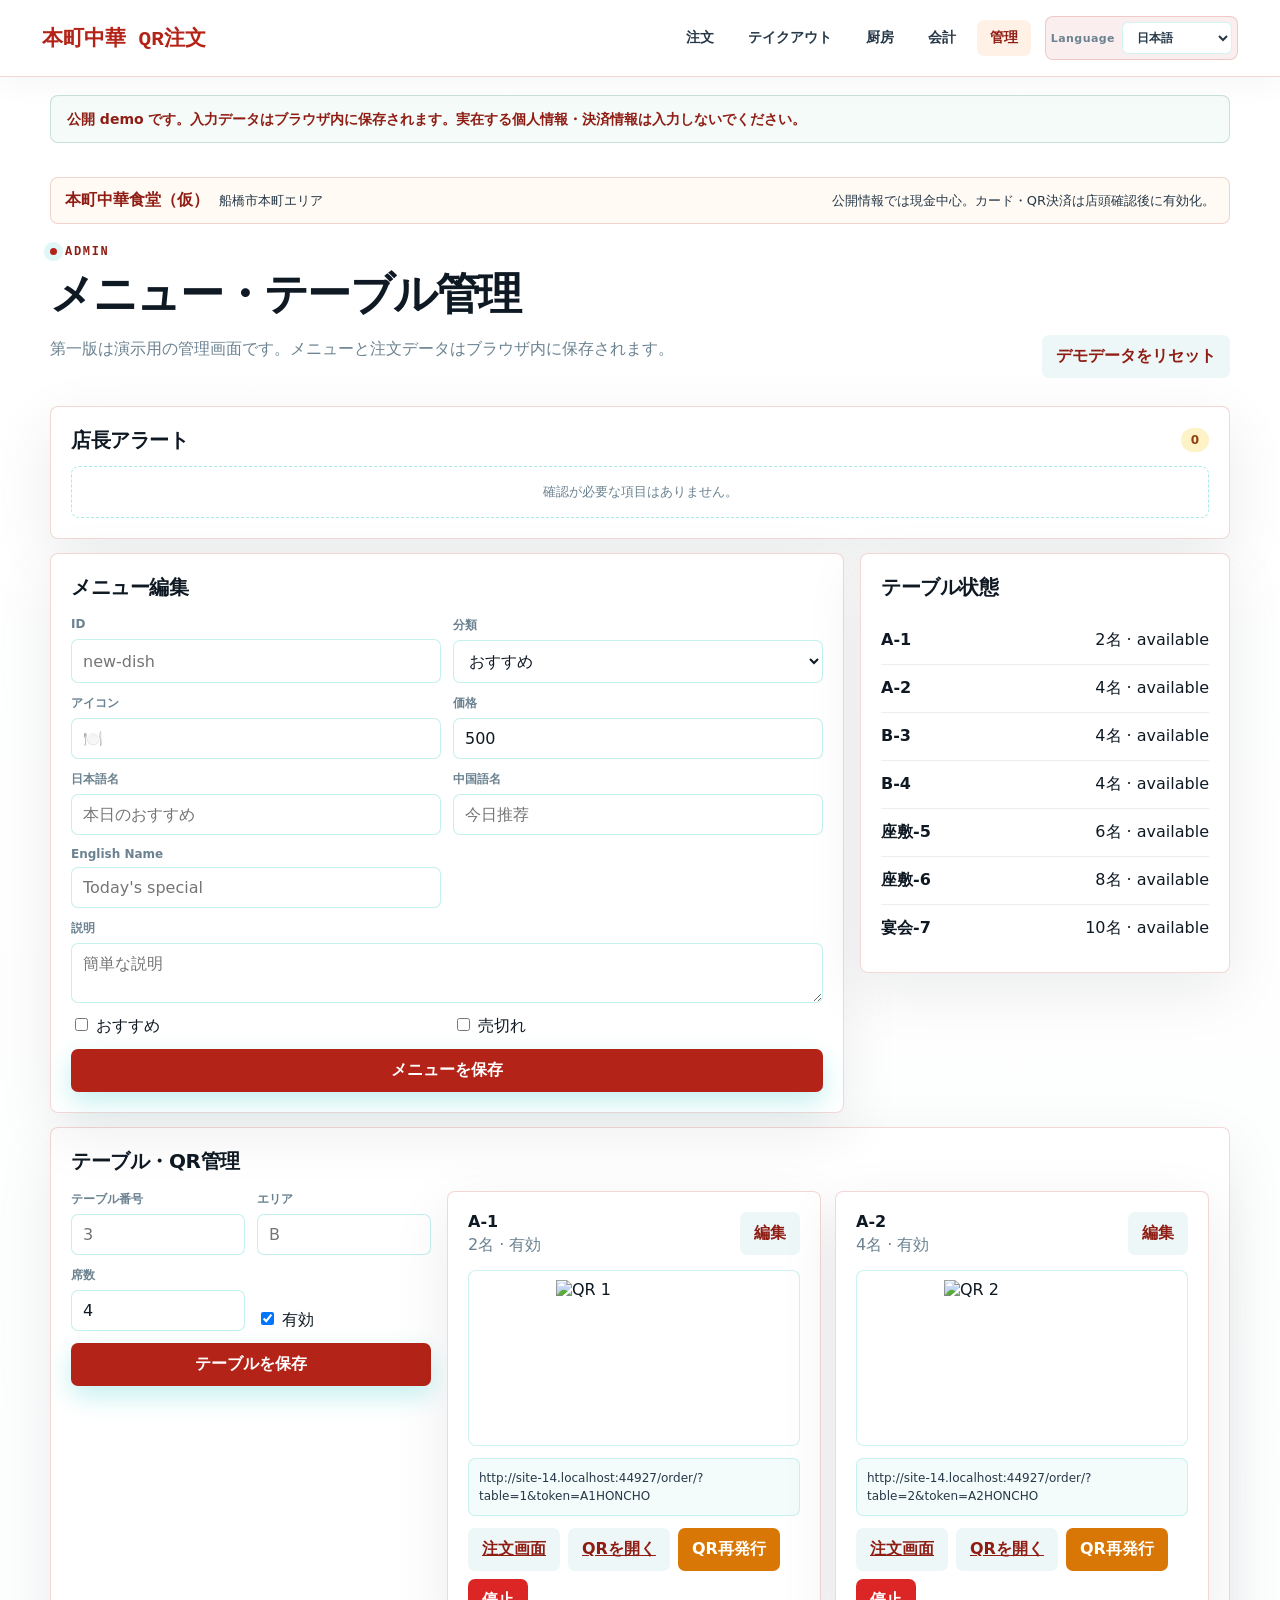
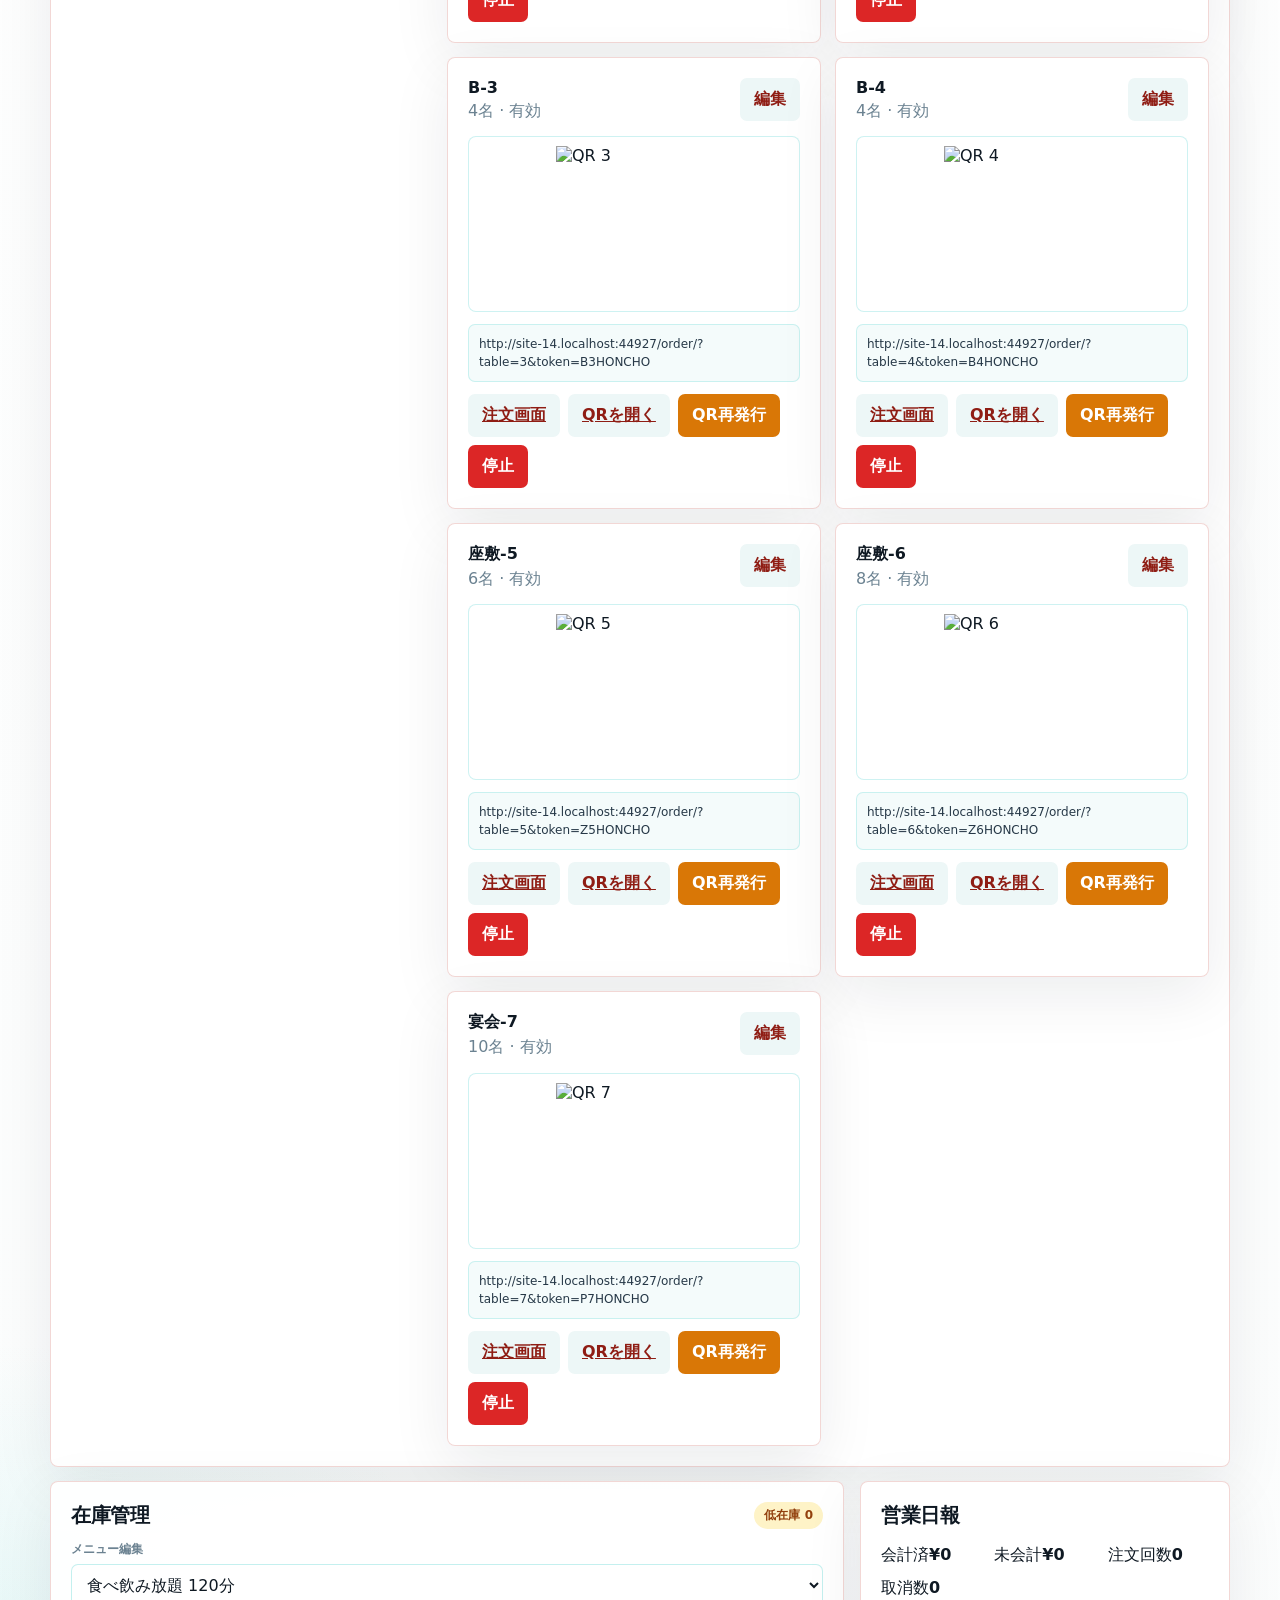
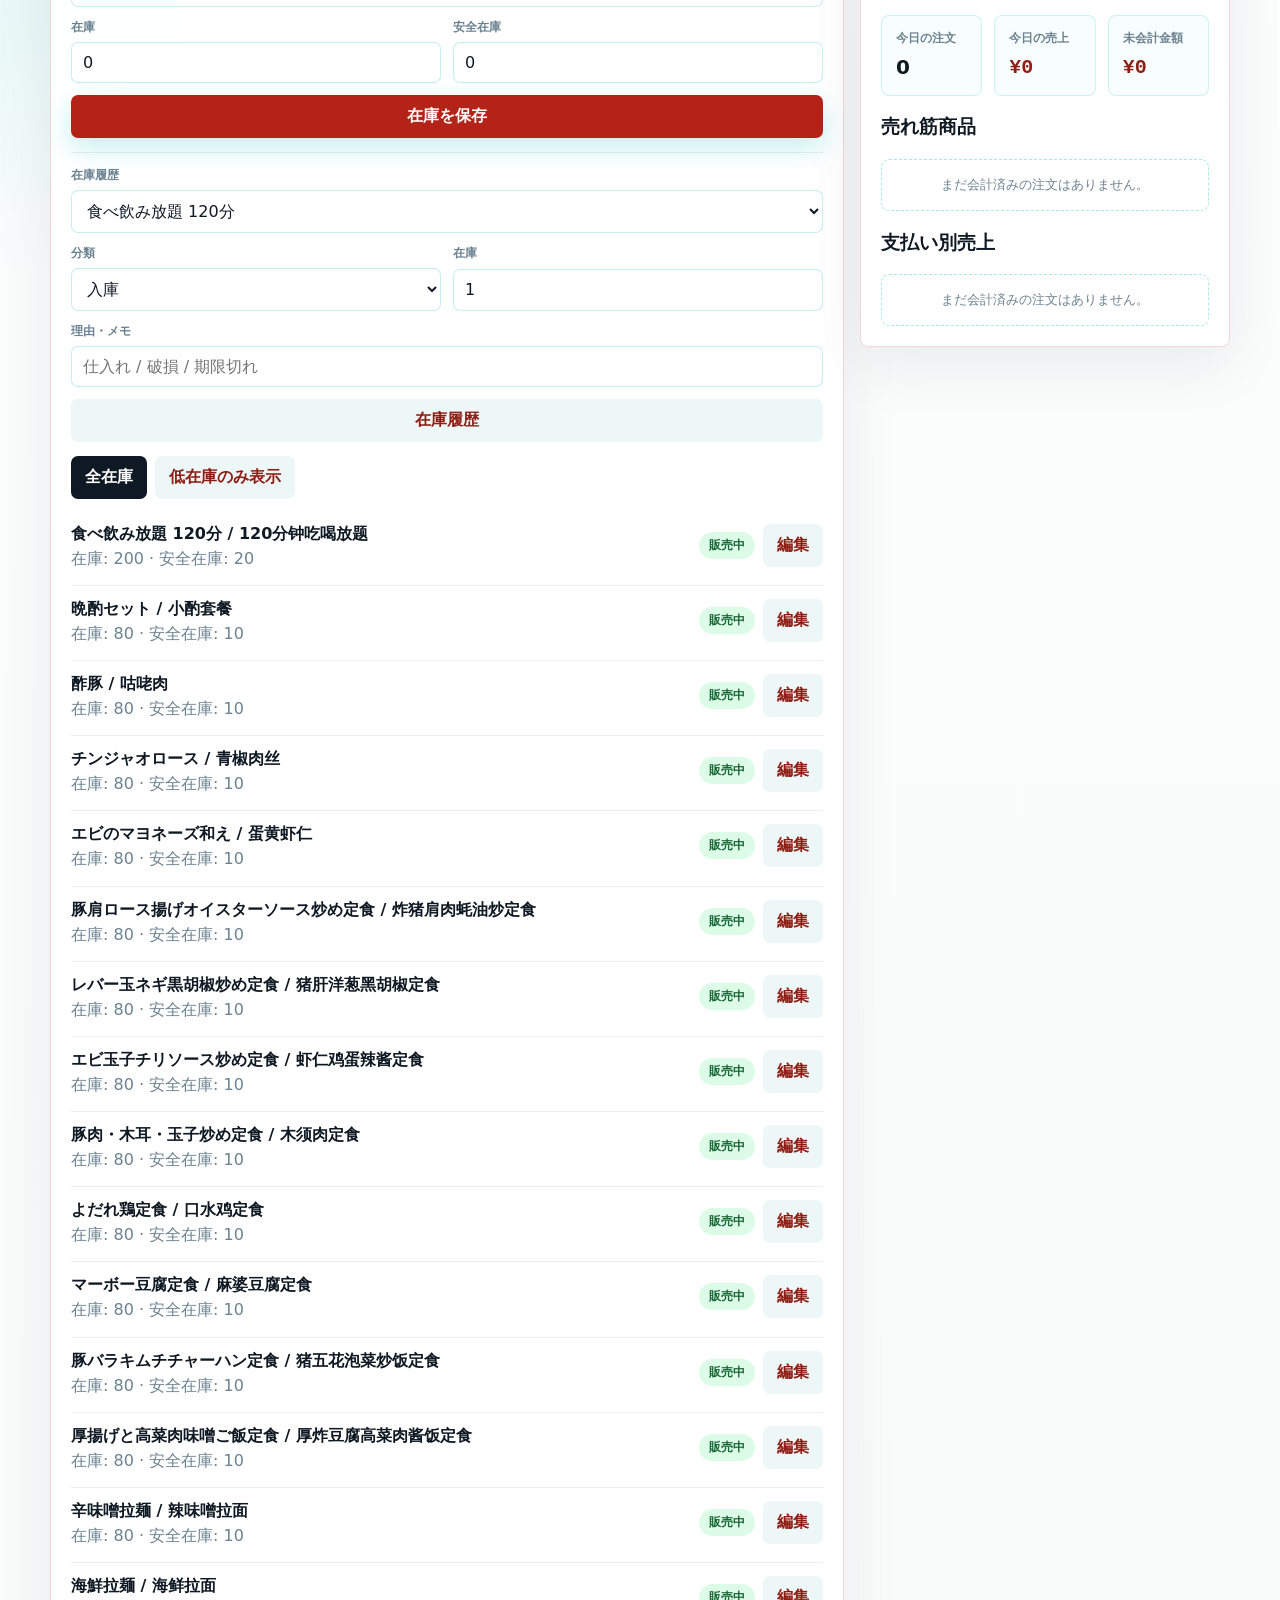
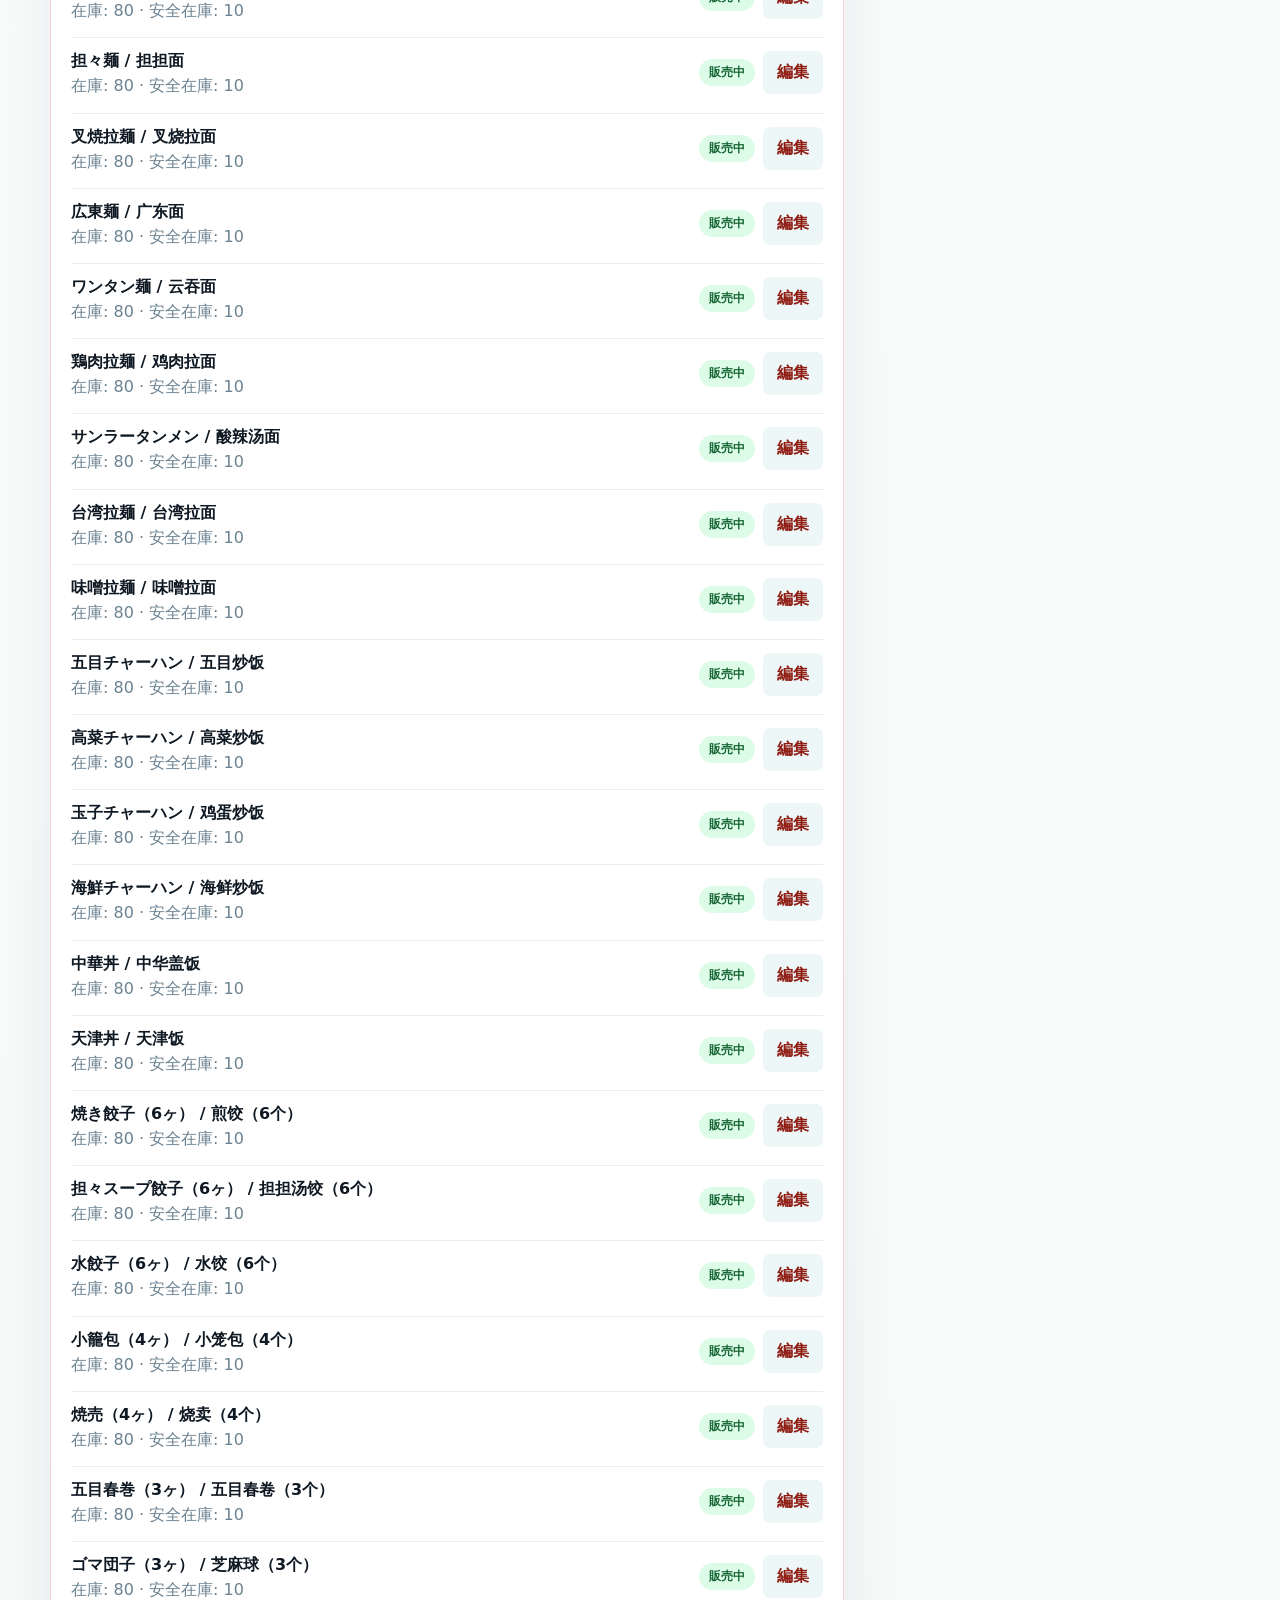
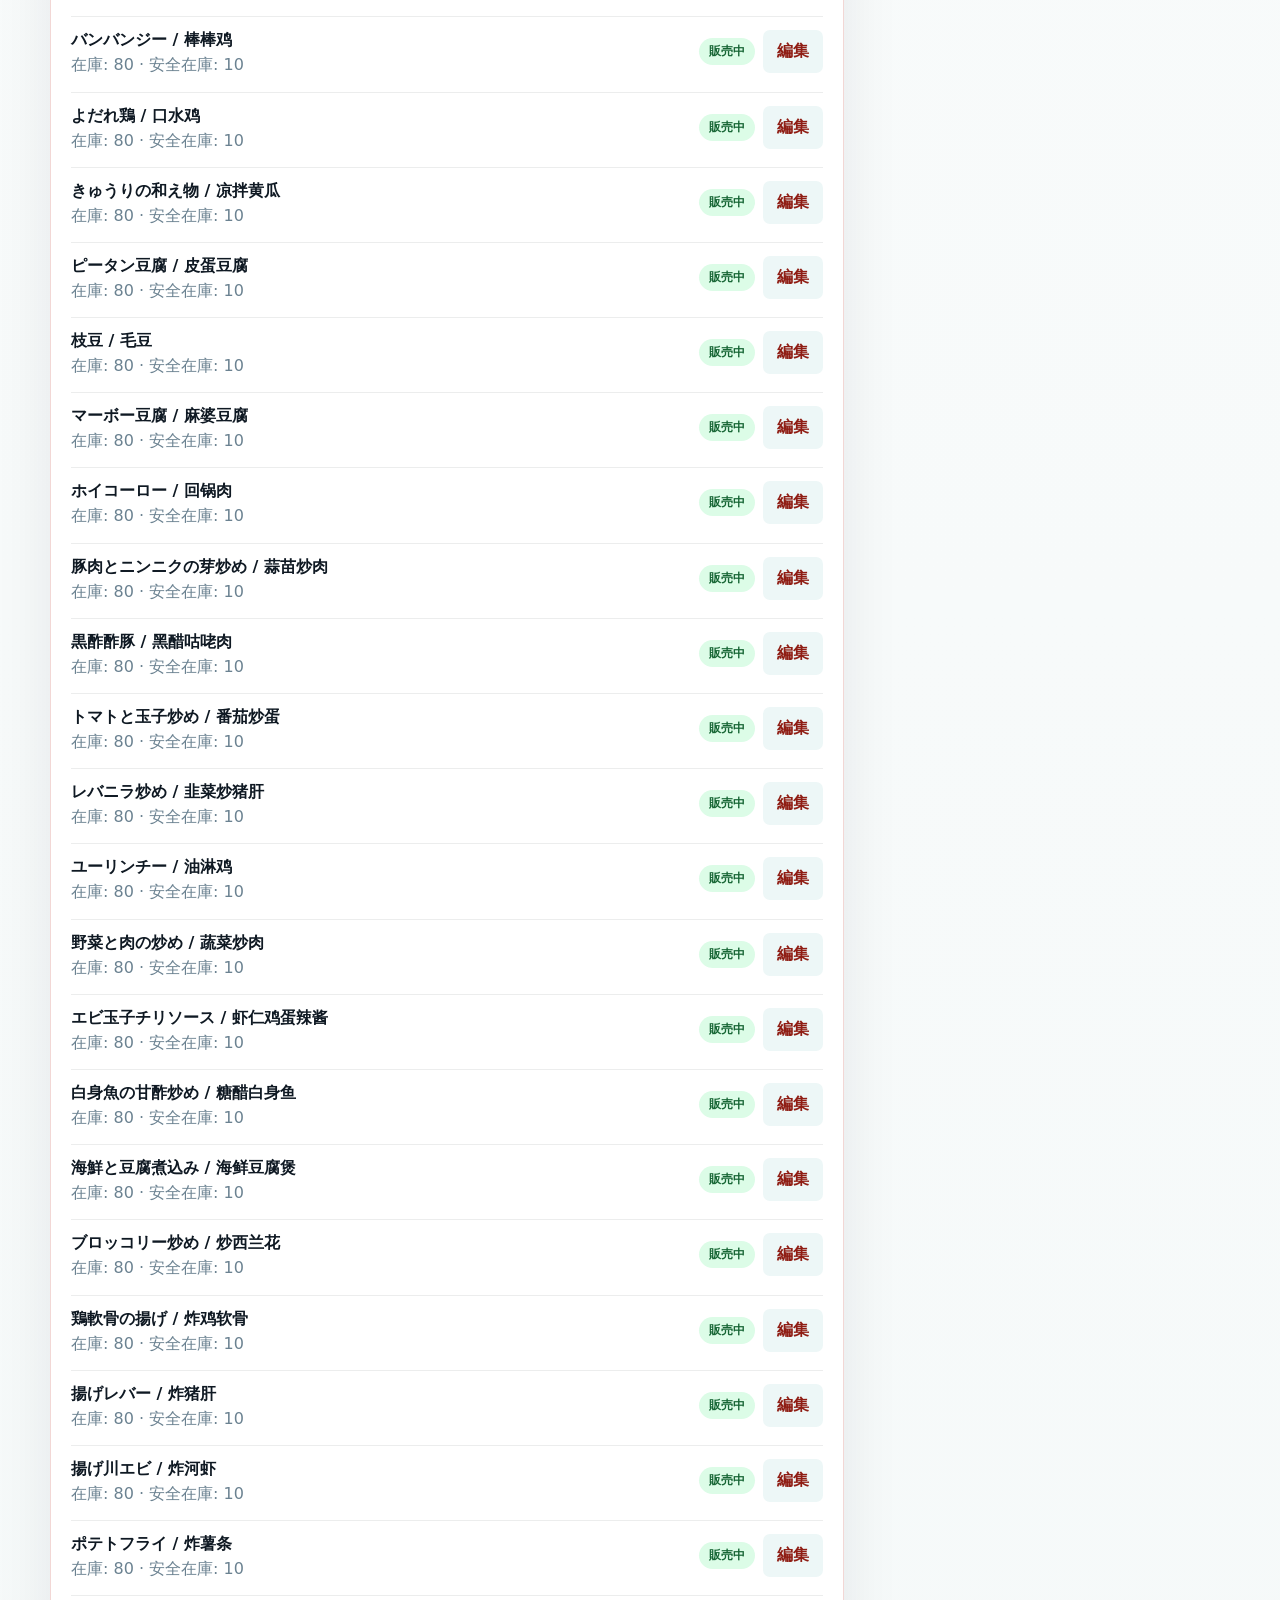
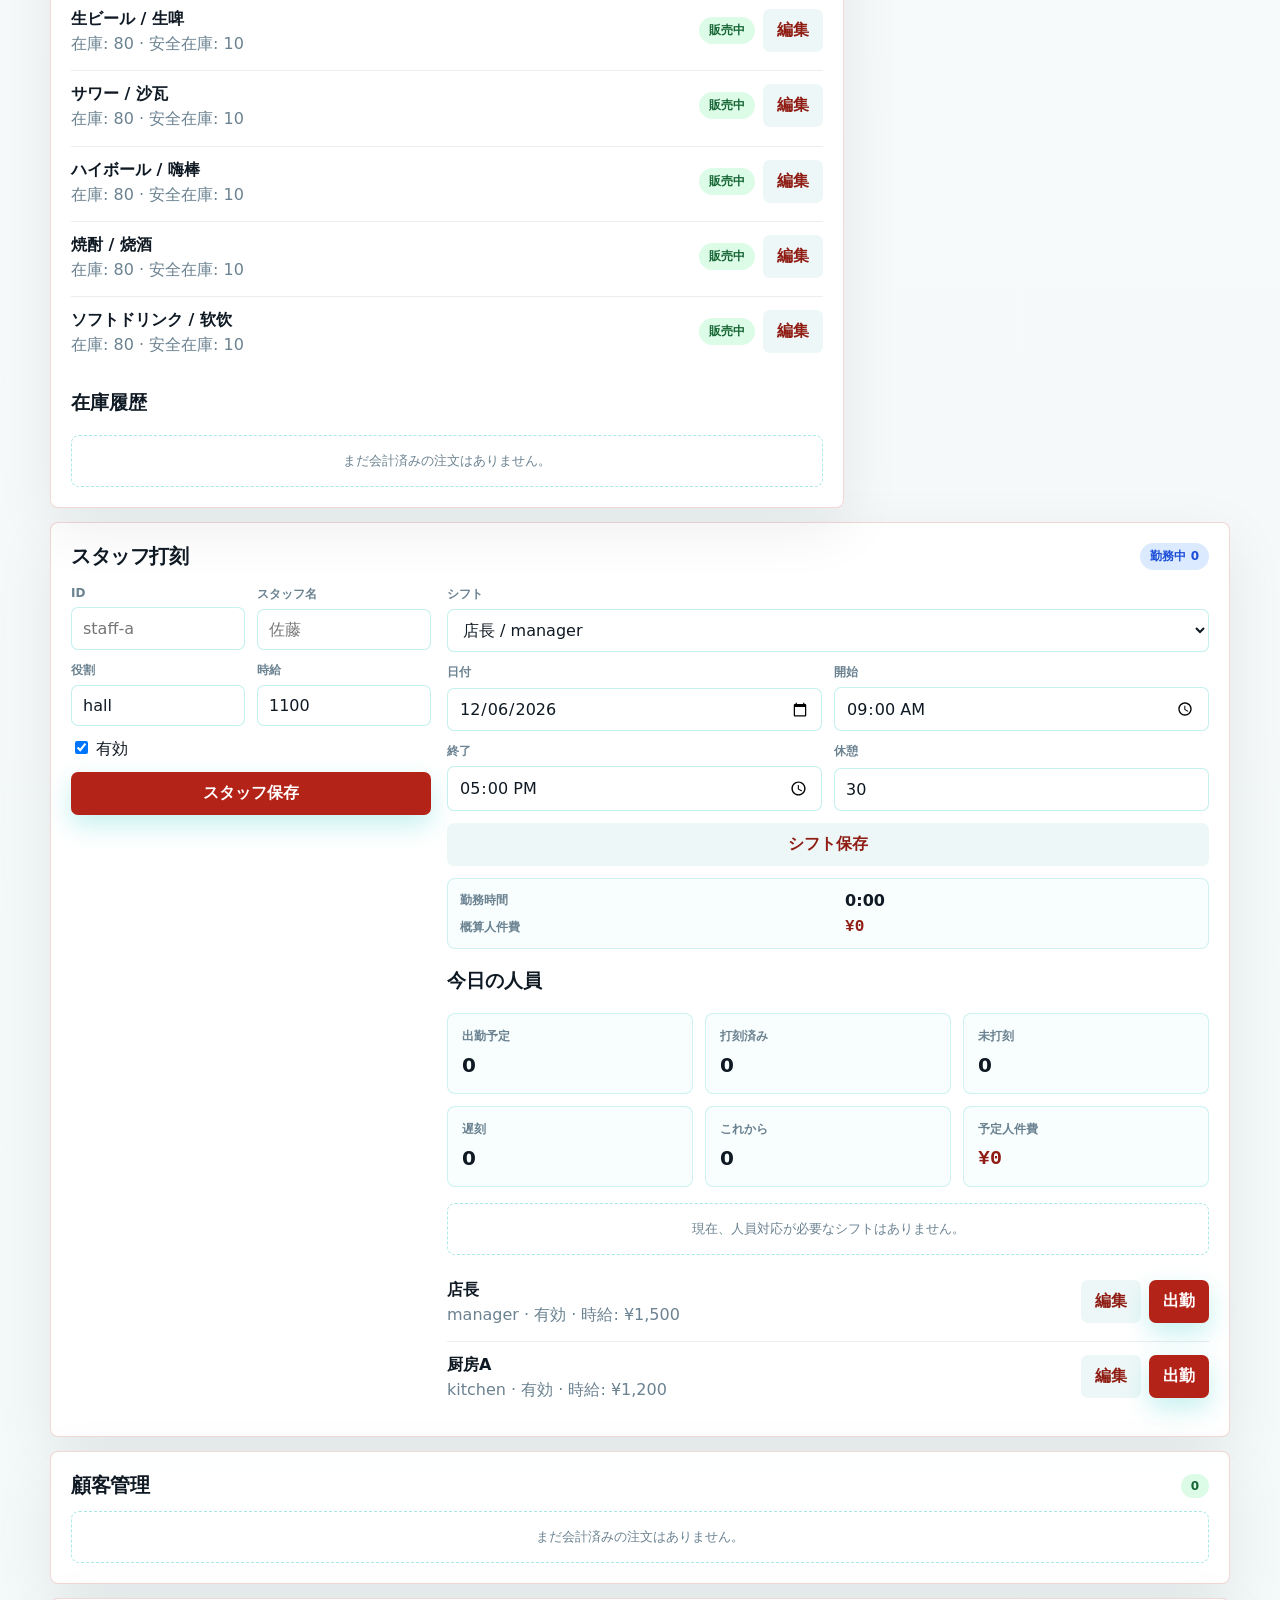
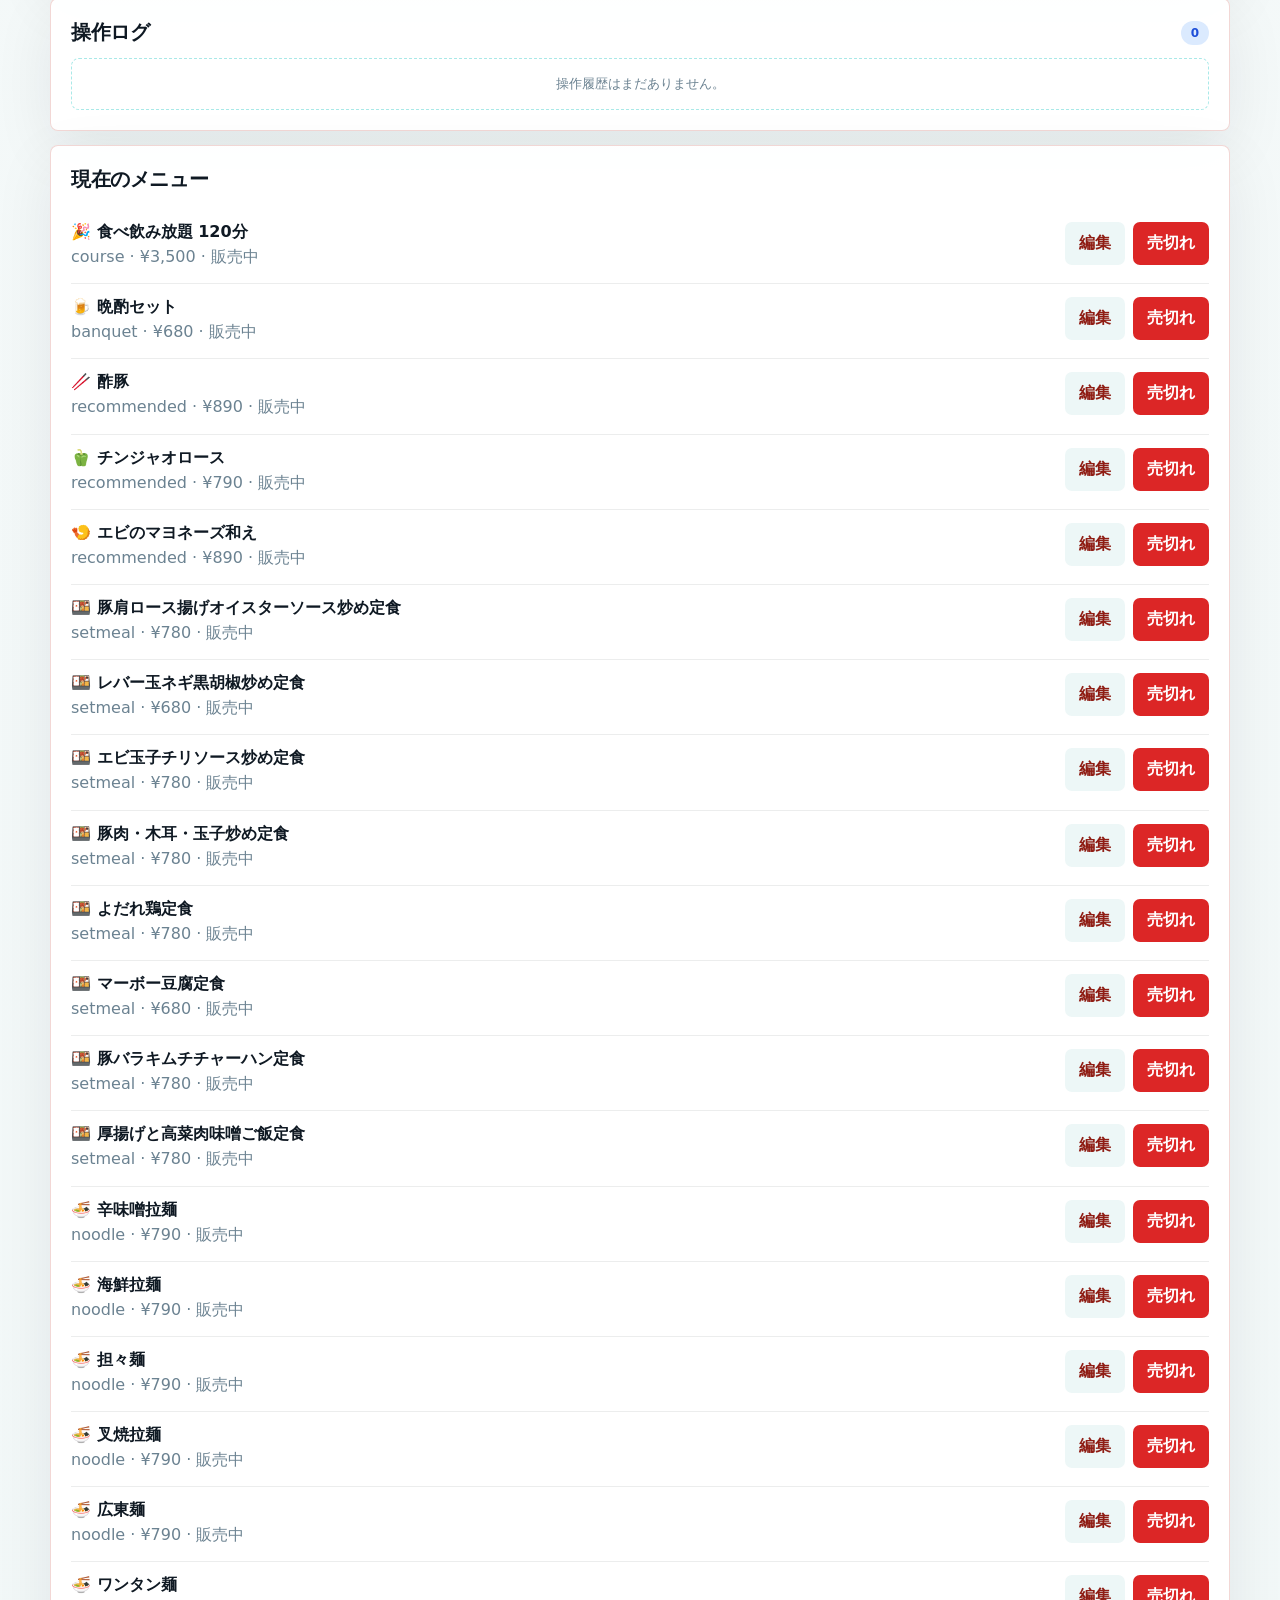
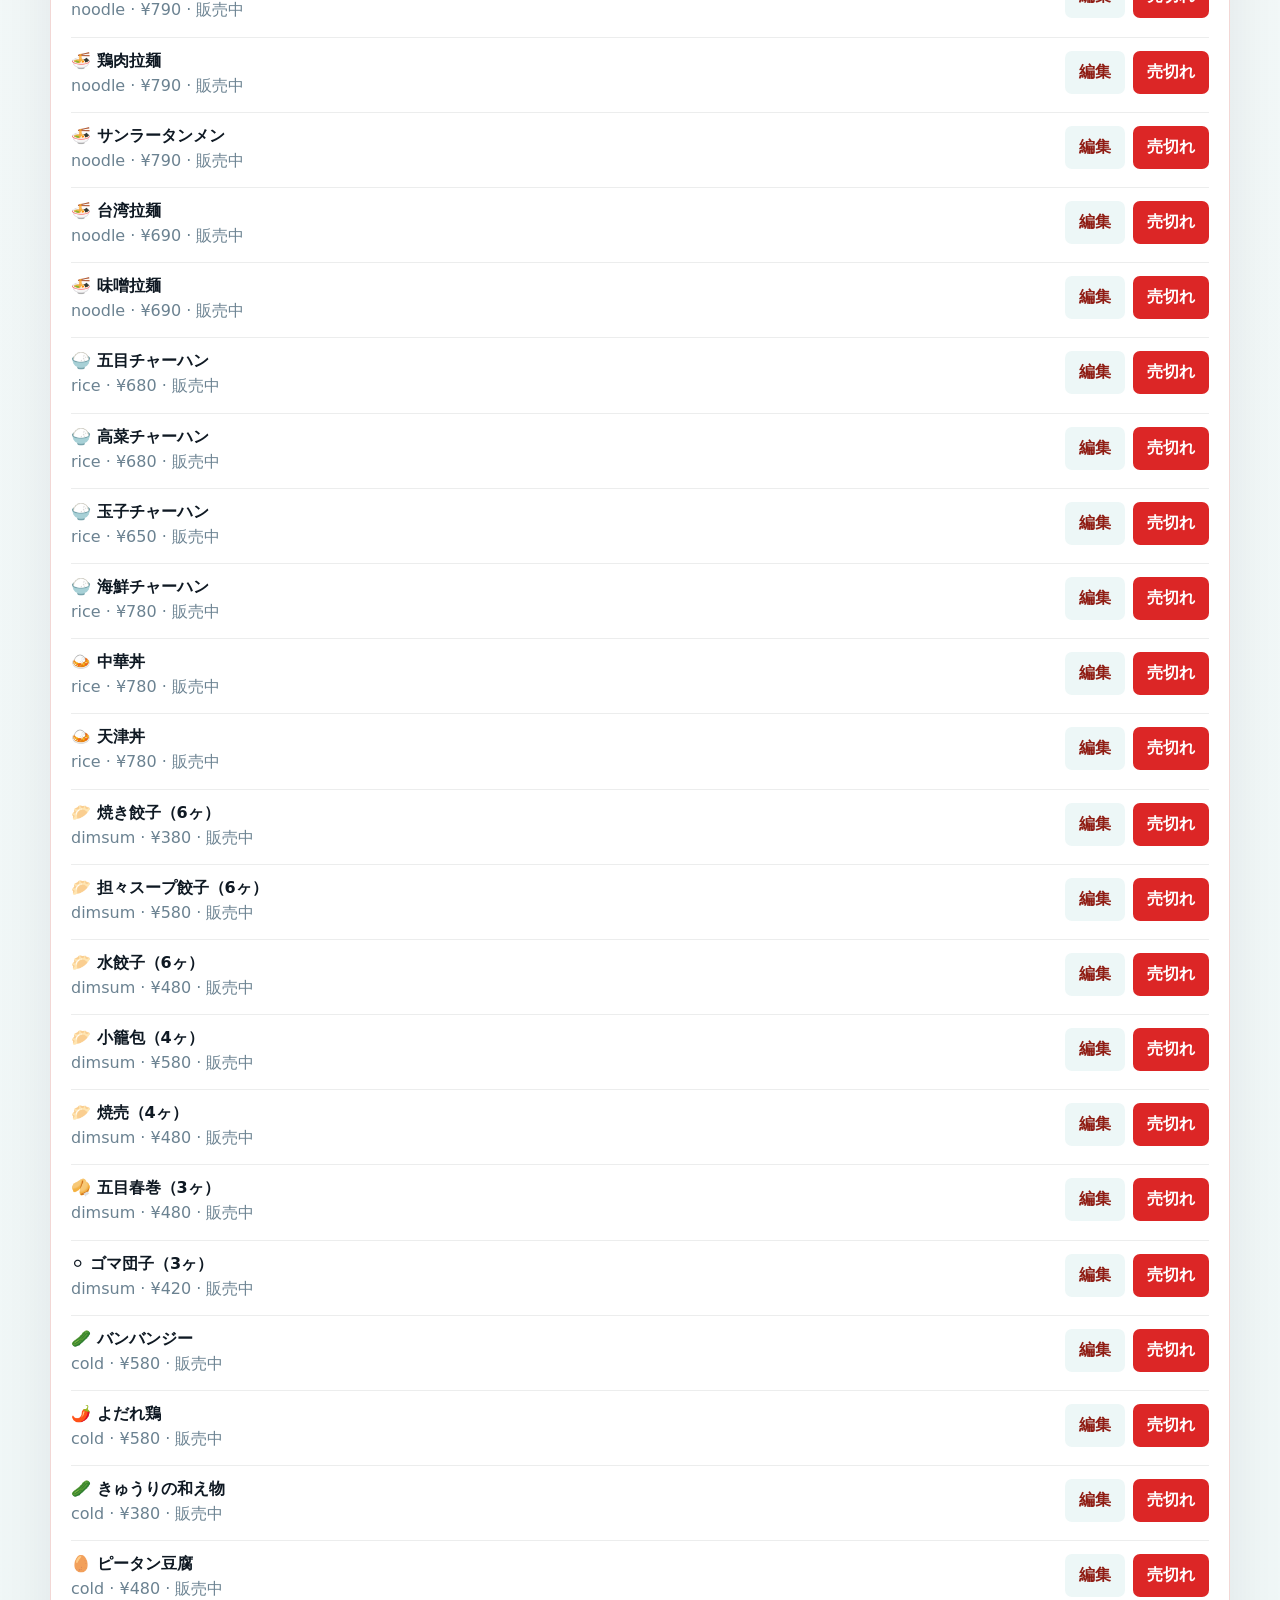
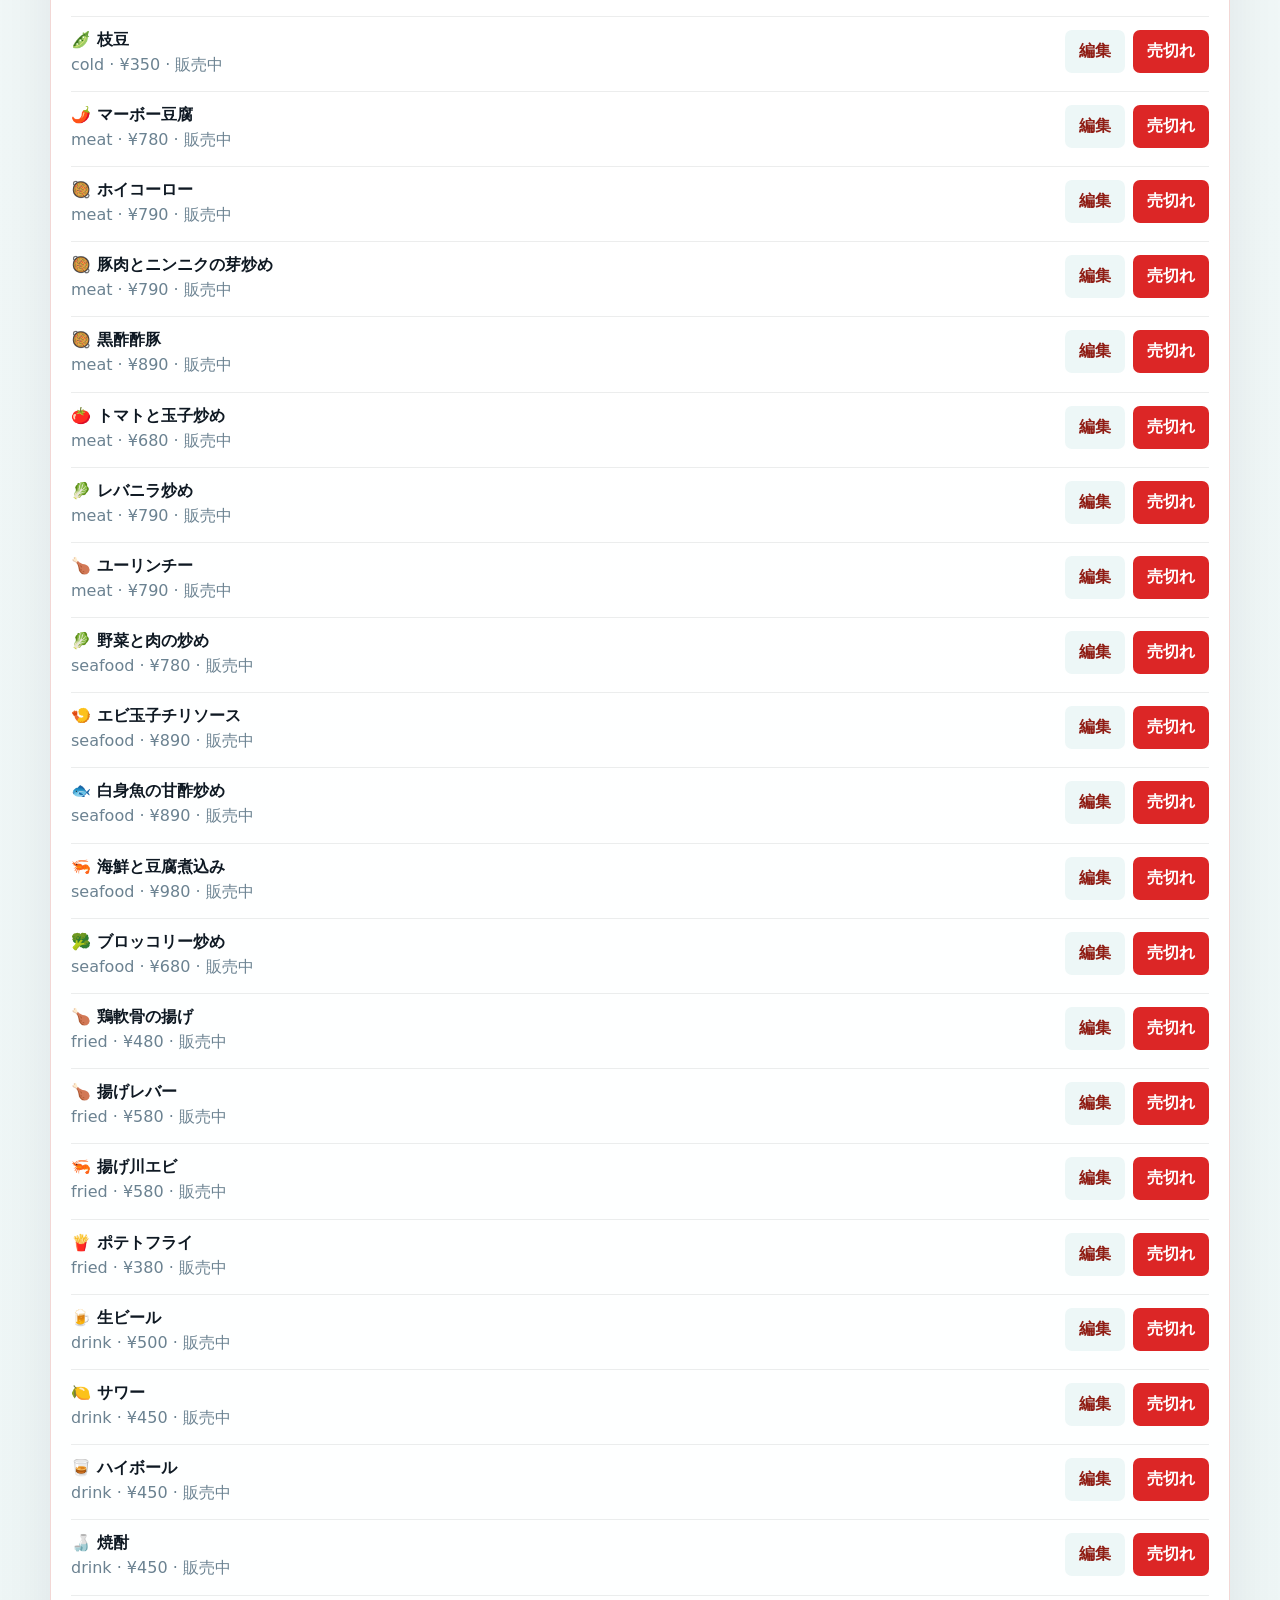
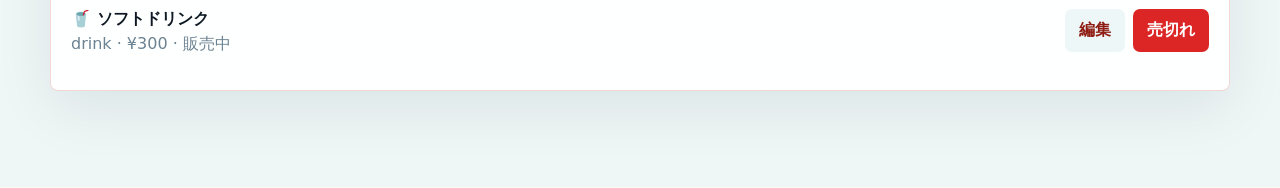
==== commit 47f831fb: "feat: add customer staff call flow" ====
--- a/admin/index.html
+++ b/admin/index.html
@@ -47,7 +47,7 @@
           <h2 data-i18n="manager_alerts">店長アラート</h2>
           <span class="status new" data-manager-alert-count>0</span>
         </div>
-        <div class="ops-list" data-manager-alerts></div>
+        <div class="ops-list" data-manager-alerts data-resolve-staff-call-root></div>
       </section>
       <div class="grid layout-two">
         <section class="card">
--- a/assets/izakaya-app.css
+++ b/assets/izakaya-app.css
@@ -115,6 +115,37 @@
   font-size: 13px;
 }
 
+.seat-panel {
+  display: grid;
+  grid-template-columns: minmax(220px, 1fr) minmax(110px, 150px) minmax(180px, 260px) auto;
+  gap: 12px;
+  align-items: end;
+  margin-bottom: 16px;
+}
+
+.seat-panel[hidden] {
+  display: none;
+}
+
+.seat-panel h2 {
+  margin: 0 0 6px;
+  font-size: 20px;
+}
+
+.compact-field {
+  margin: 0;
+}
+
+.seat-status {
+  margin: 0 0 14px;
+  padding: 10px 12px;
+  border: 1px solid rgba(22,101,52,.18);
+  border-radius: 8px;
+  background: #f0fdf4;
+  color: #166534;
+  font-weight: 900;
+}
+
 .lang-select-label {
   display: flex;
   align-items: center;
@@ -787,6 +818,94 @@
   border-top: 1px solid rgba(15,25,35,.1);
 }
 
+.order-progress {
+  margin-top: 12px;
+}
+
+.checkout-complete {
+  display: grid;
+  gap: 4px;
+  margin-top: 12px;
+  padding: 12px;
+  border: 1px solid rgba(22, 101, 52, 0.2);
+  border-radius: 8px;
+  background: #f0fdf4;
+  color: #166534;
+  font-size: 13px;
+}
+
+.checkout-complete:empty {
+  display: none;
+}
+
+.checkout-complete span {
+  color: #3f7a54;
+  line-height: 1.5;
+}
+
+.staff-call-panel {
+  display: grid;
+  grid-template-columns: minmax(160px, 1fr) 130px minmax(160px, 1fr) auto;
+  align-items: end;
+  gap: 10px;
+  margin-bottom: 16px;
+  padding: 14px;
+  border: 1px solid rgba(180, 35, 24, 0.18);
+  border-radius: 8px;
+  background: #fffaf4;
+}
+
+.staff-call-panel strong,
+.staff-call-panel span {
+  display: block;
+}
+
+.staff-call-panel span {
+  margin-top: 4px;
+  color: var(--muted);
+  font-size: 13px;
+  line-height: 1.45;
+}
+
+.staff-call-panel select,
+.staff-call-panel input {
+  width: 100%;
+  border: 1px solid rgba(15,25,35,.14);
+  border-radius: 8px;
+  padding: 11px 12px;
+  background: #fff;
+}
+
+.progress-head {
+  display: flex;
+  align-items: center;
+  justify-content: space-between;
+  gap: 10px;
+  color: var(--ink-soft);
+  font-size: 13px;
+  font-weight: 800;
+}
+
+.progress-head span {
+  color: var(--muted);
+  font-weight: 700;
+}
+
+.progress-track {
+  height: 9px;
+  margin-top: 8px;
+  overflow: hidden;
+  border-radius: 999px;
+  background: #f3e7dc;
+}
+
+.progress-track span {
+  display: block;
+  height: 100%;
+  border-radius: inherit;
+  background: var(--teal);
+}
+
 .section-head {
   display: flex;
   justify-content: space-between;
@@ -1085,6 +1204,15 @@
     grid-template-columns: 1fr;
   }
 
+  .staff-call-panel {
+    grid-template-columns: 1fr;
+  }
+
+  .seat-panel {
+    grid-template-columns: 1fr;
+    align-items: stretch;
+  }
+
   .pay-panel {
     position: static;
   }
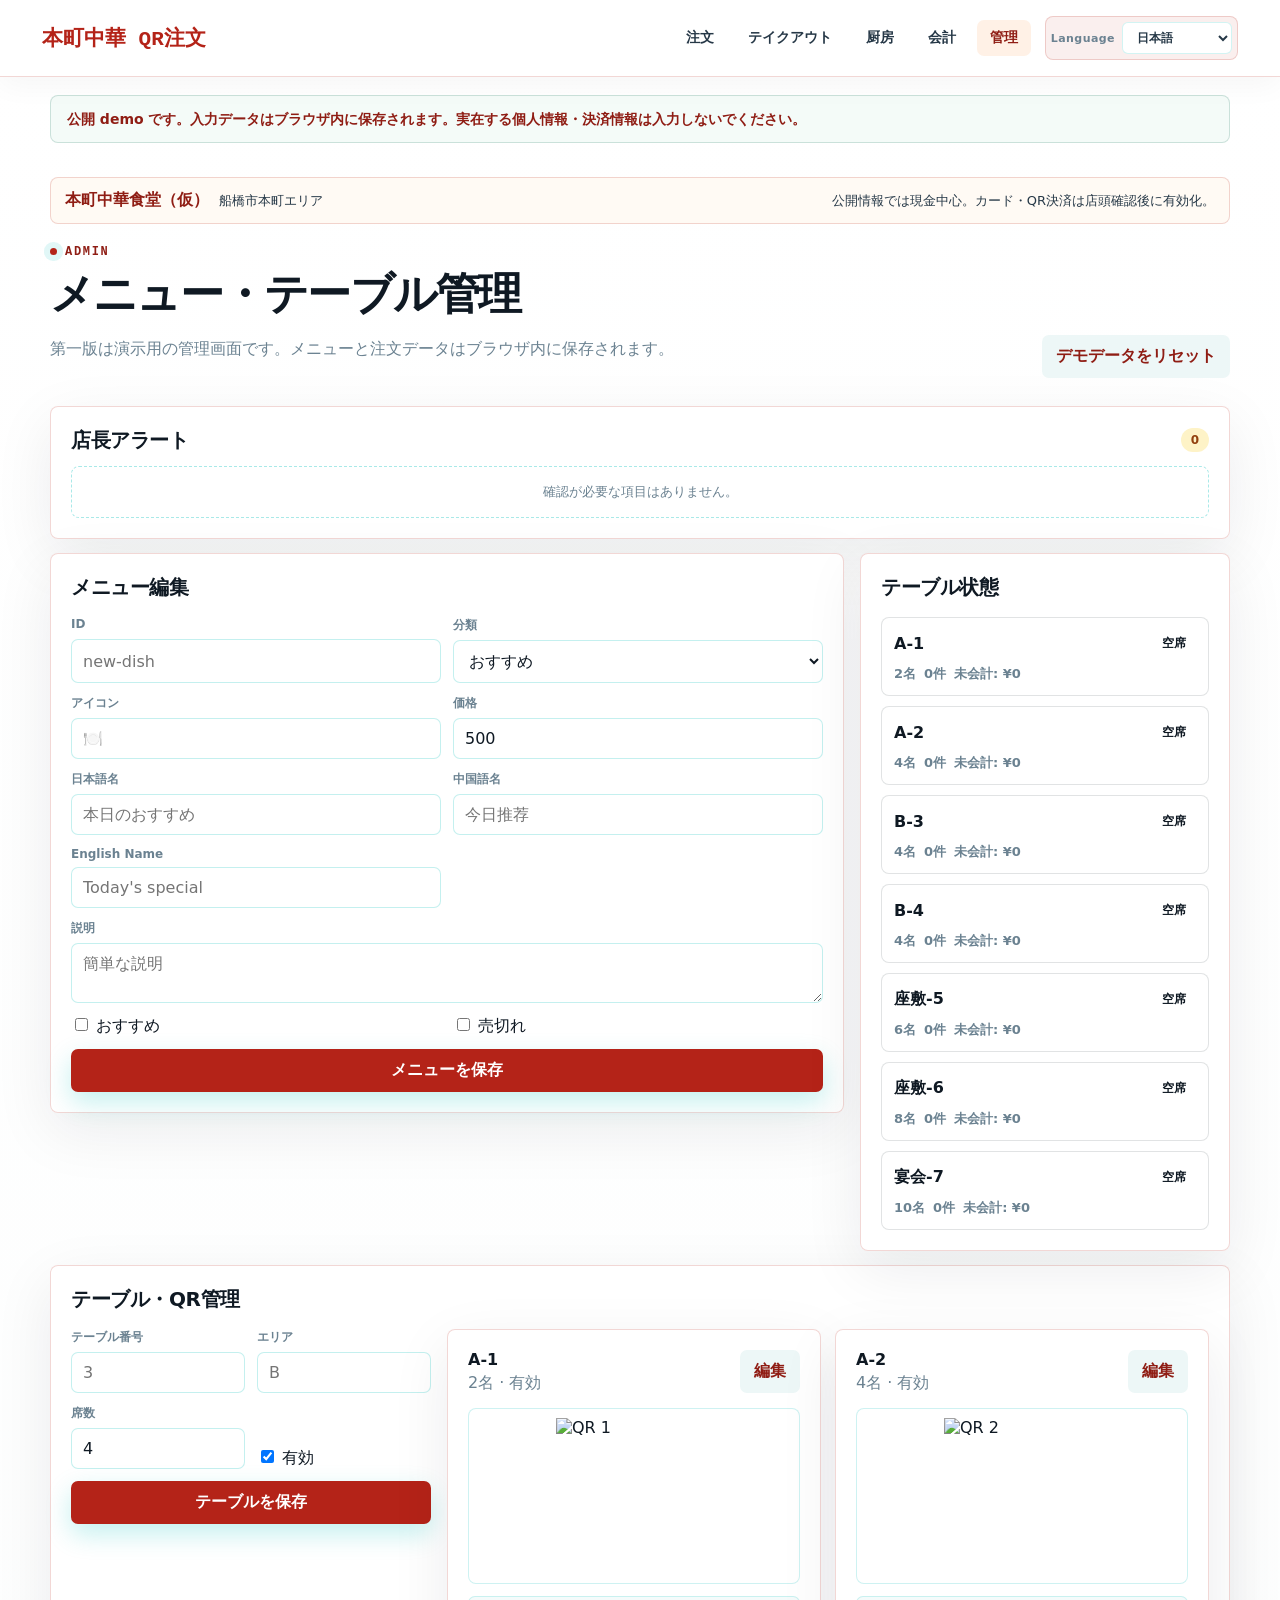
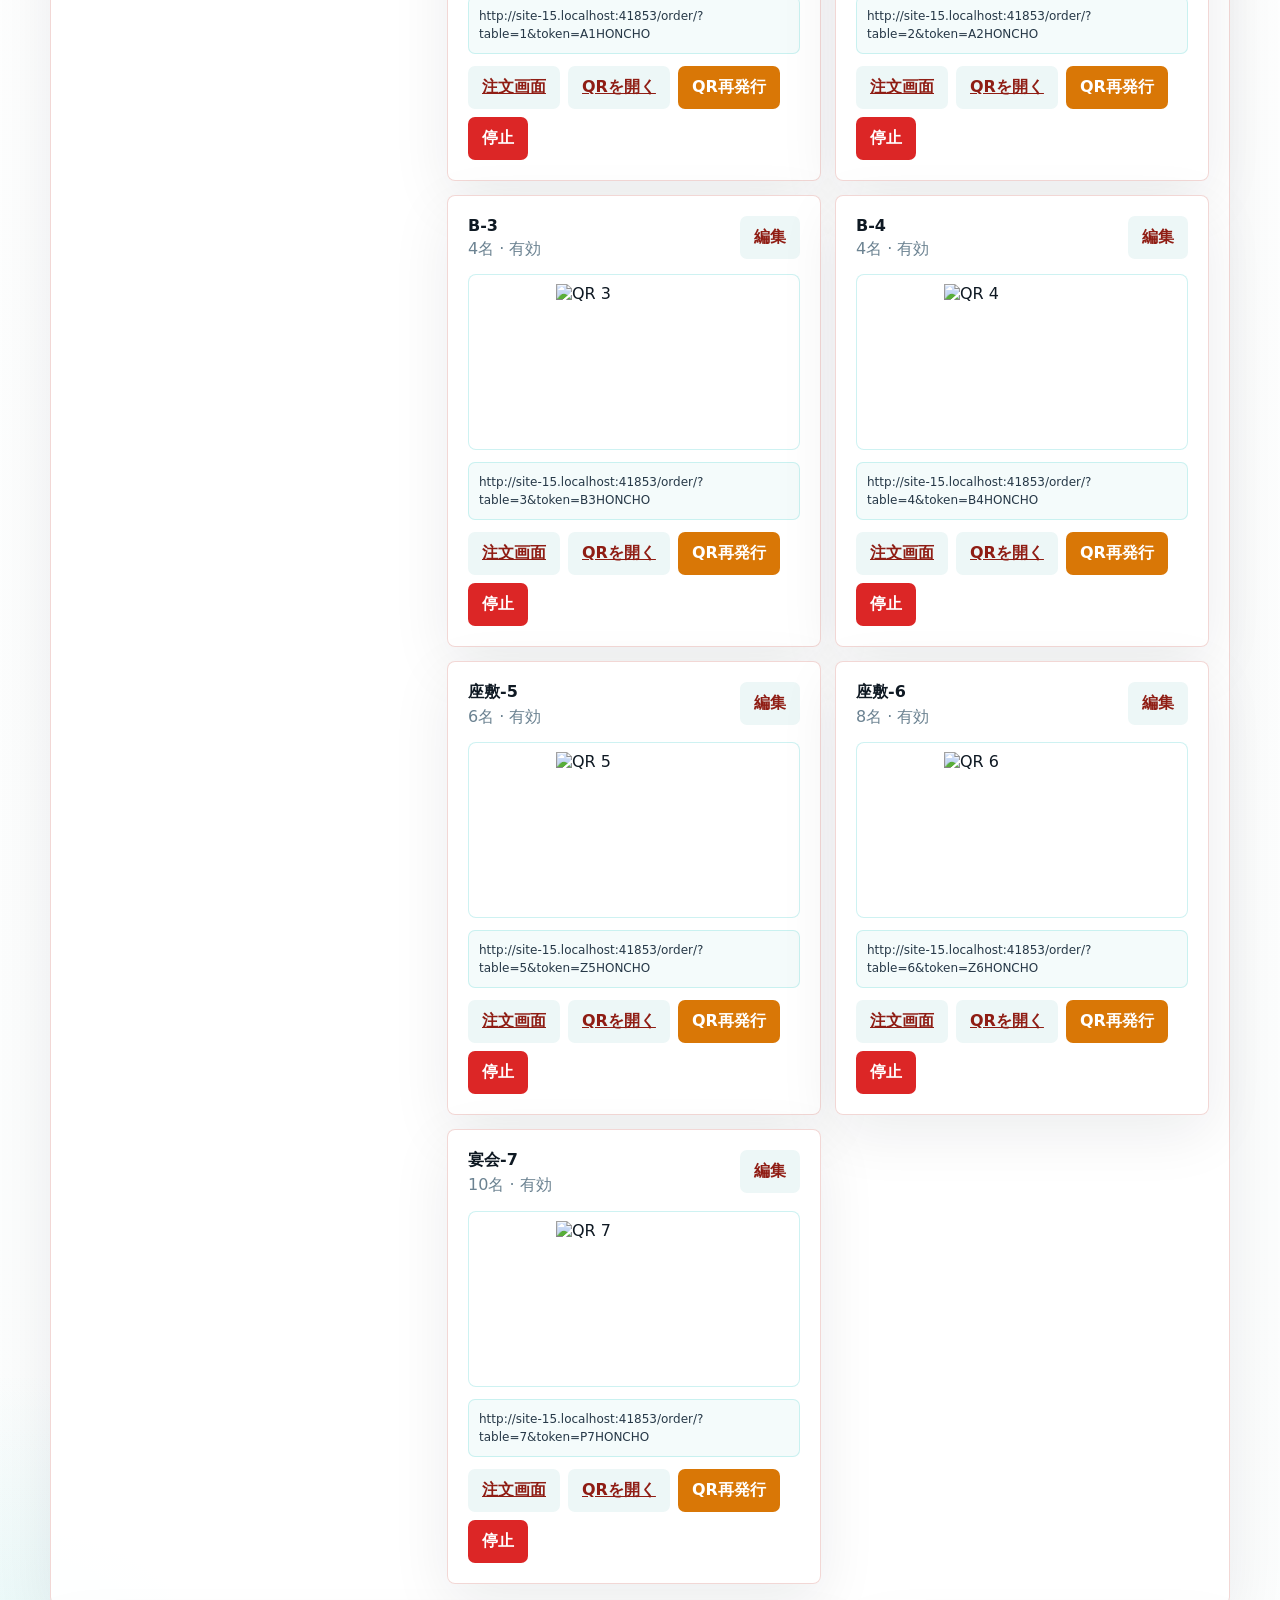
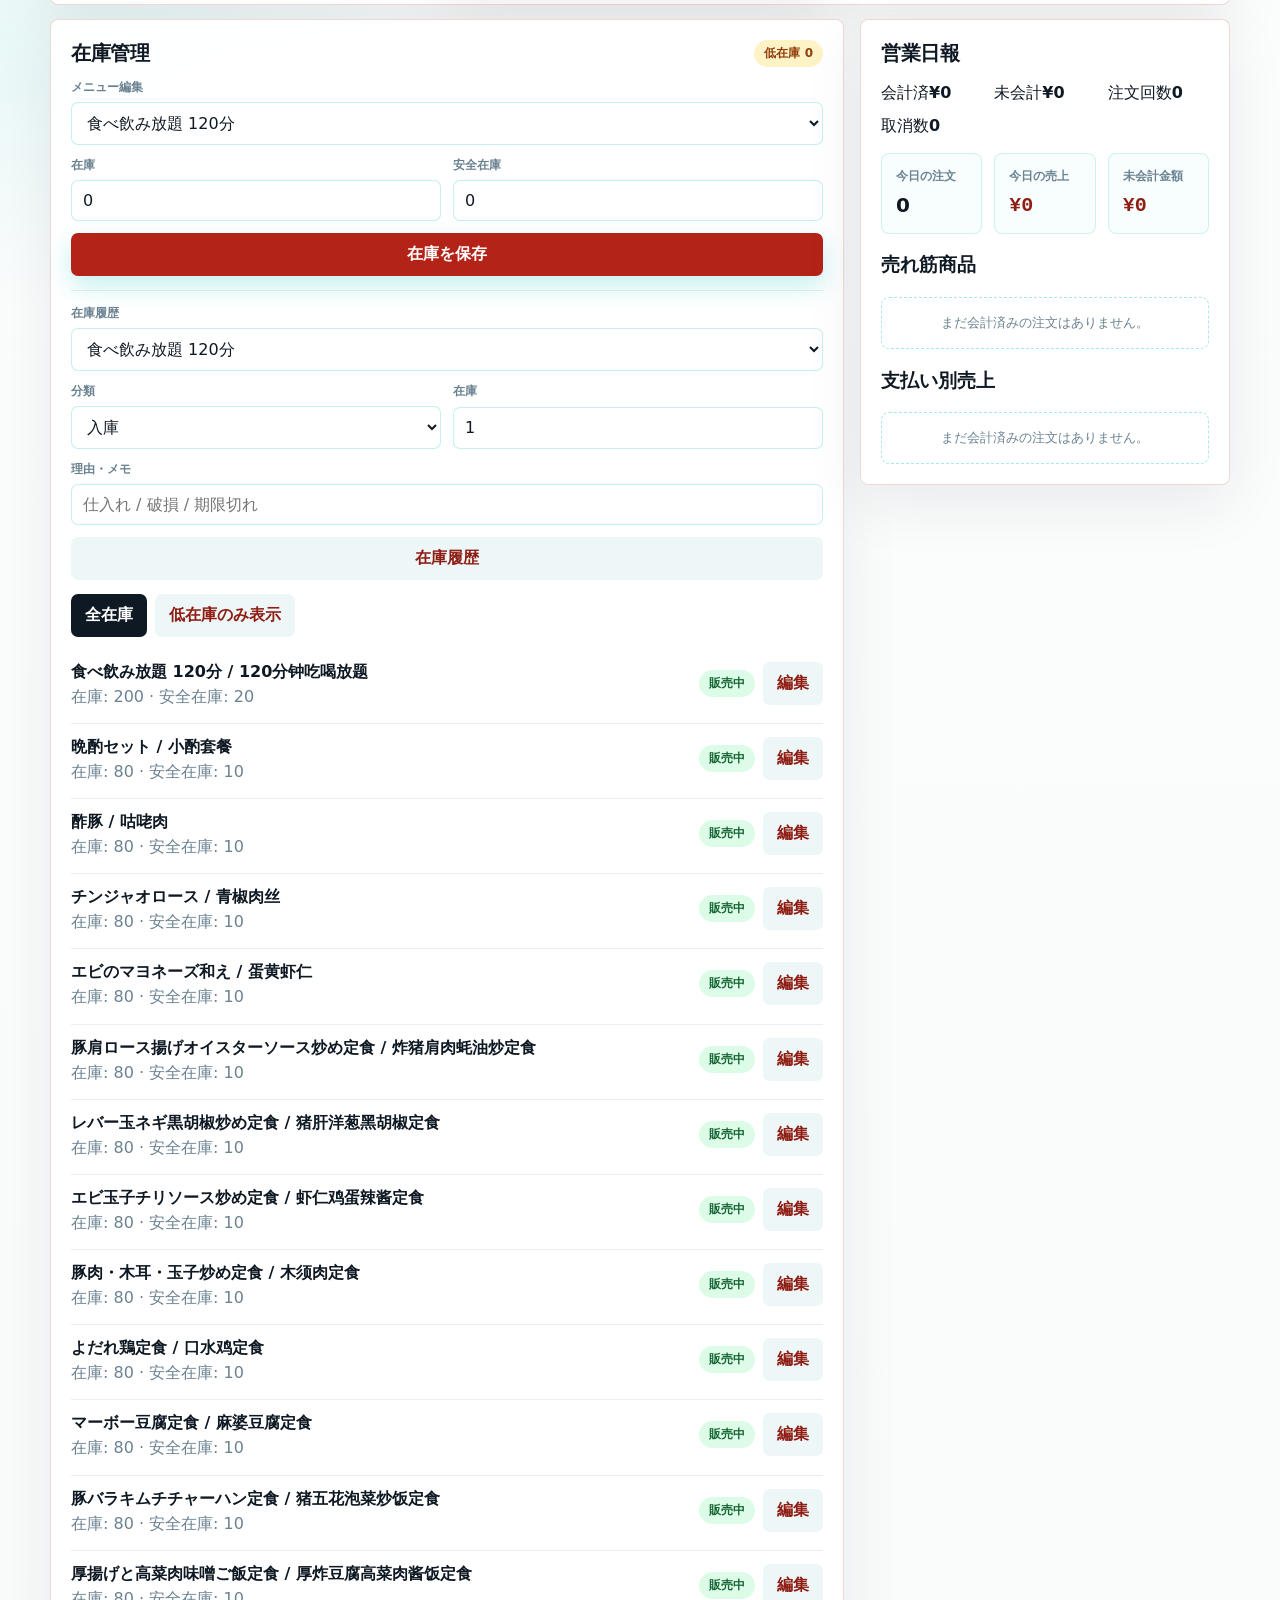
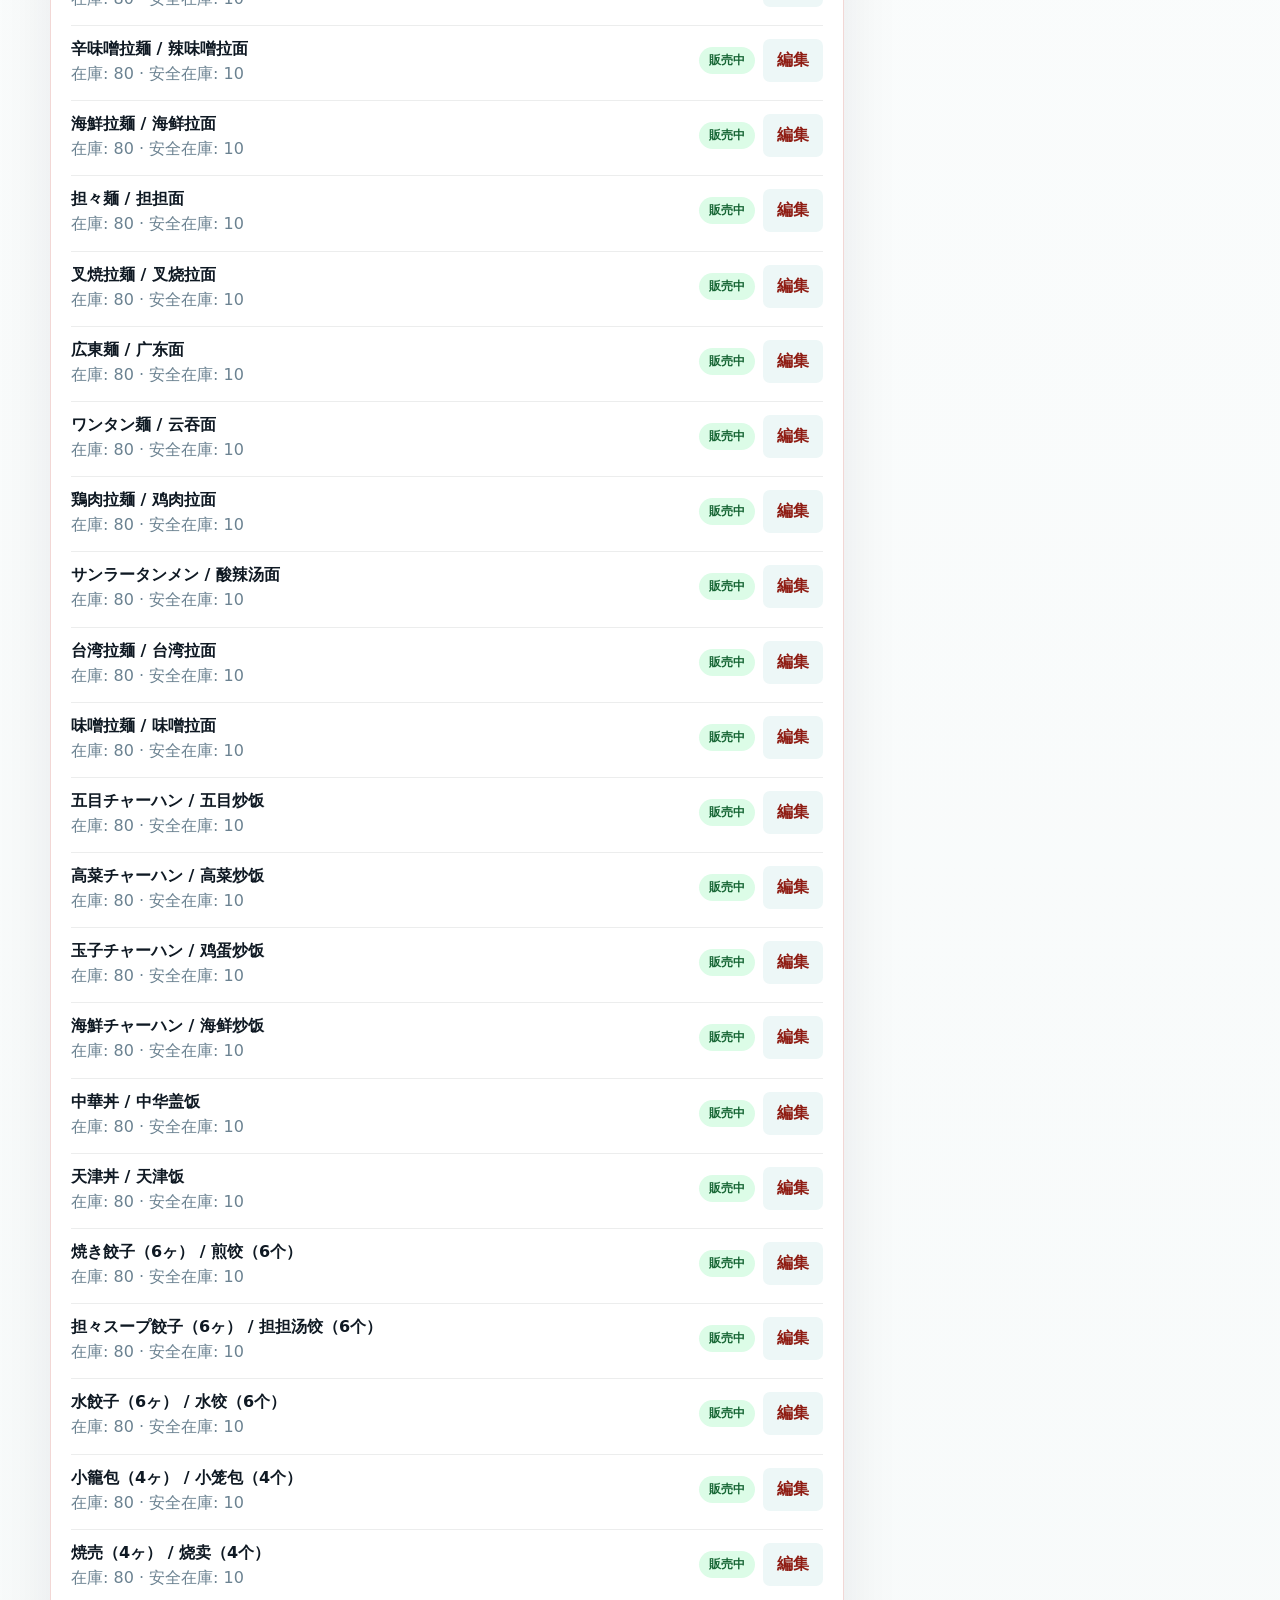
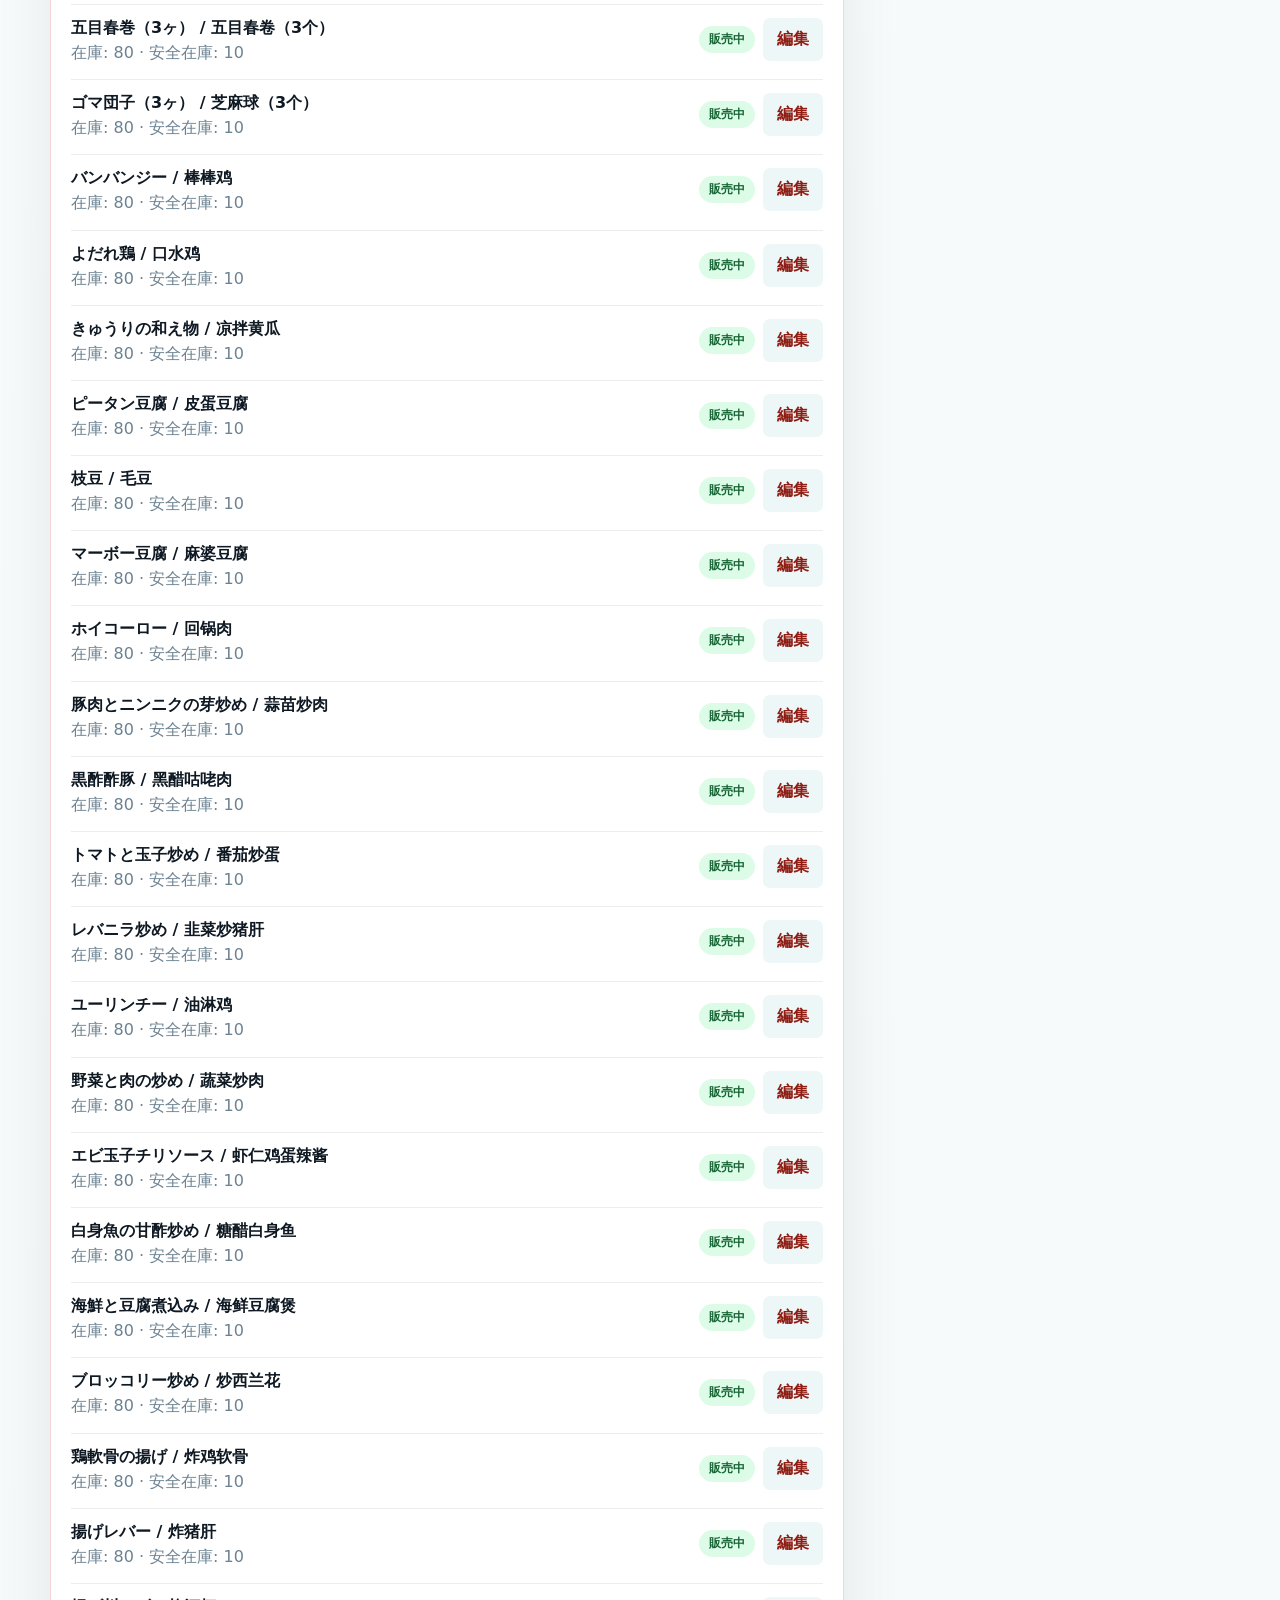
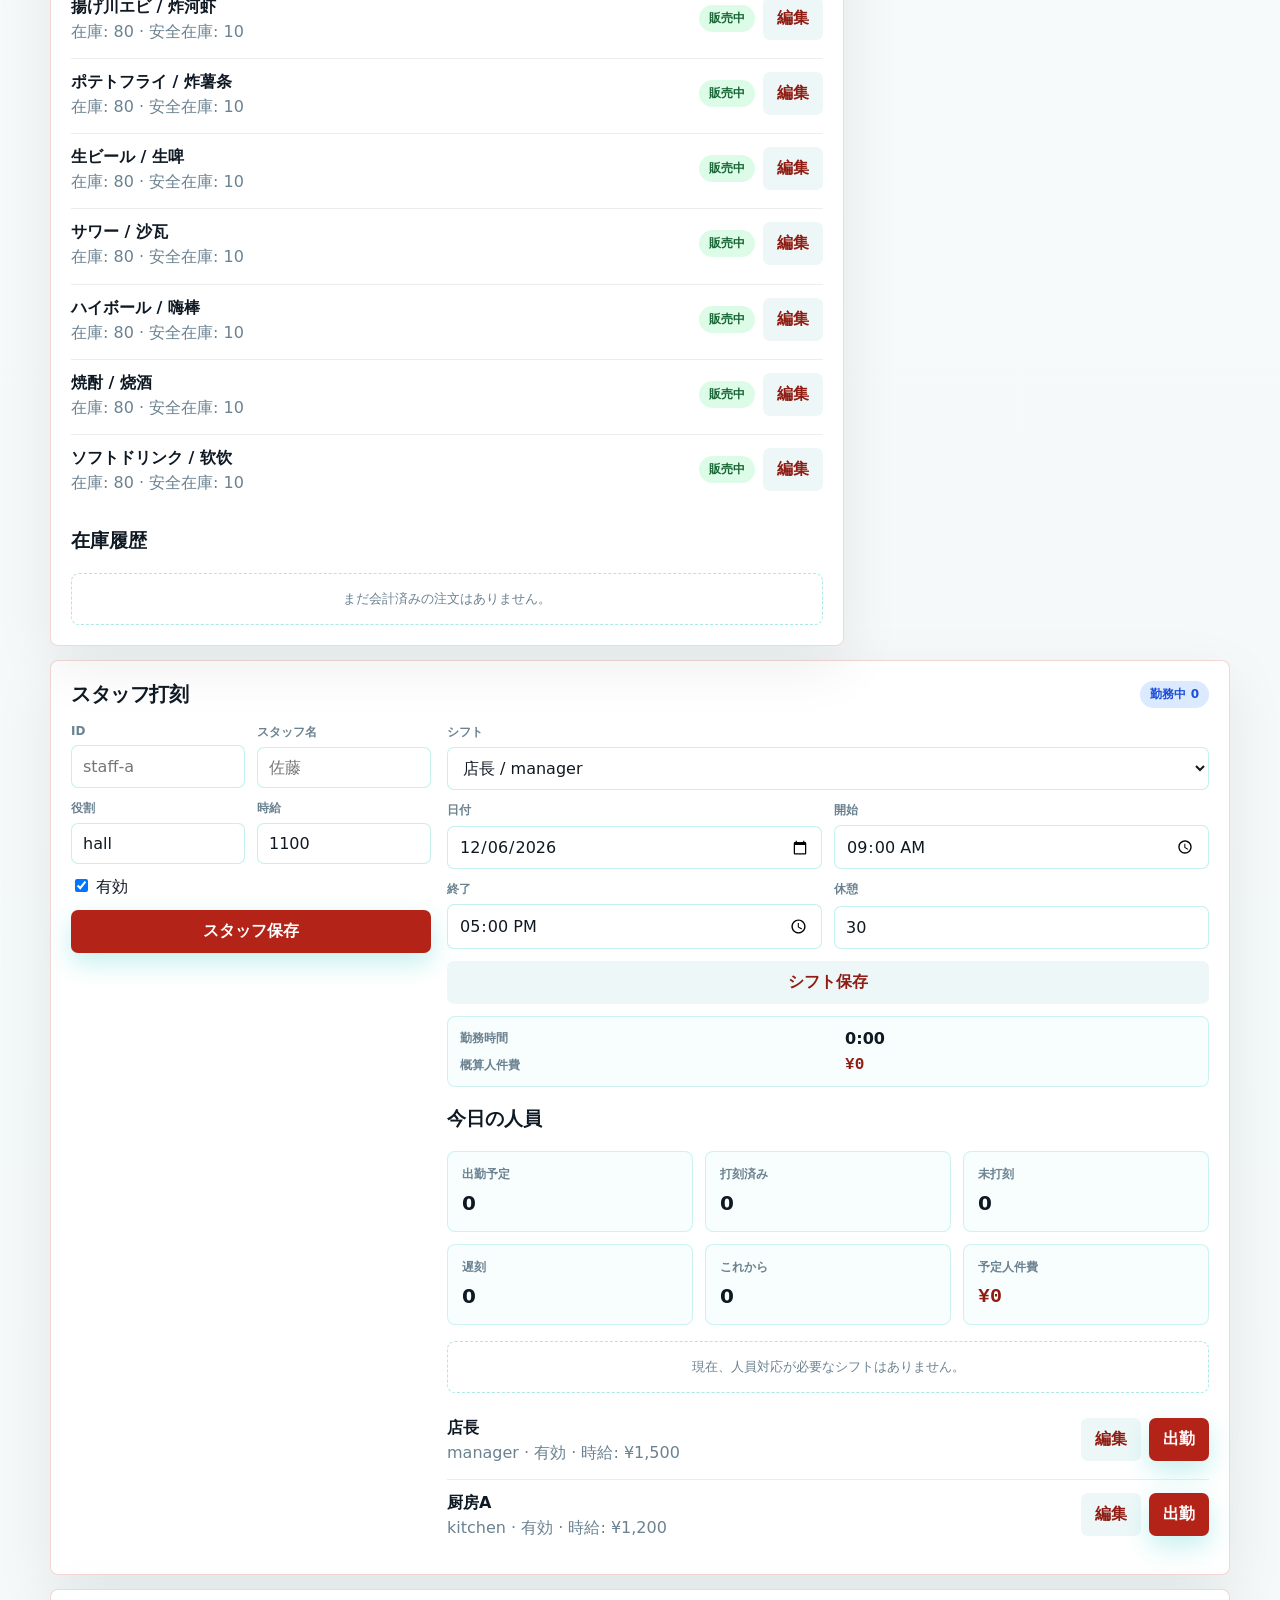
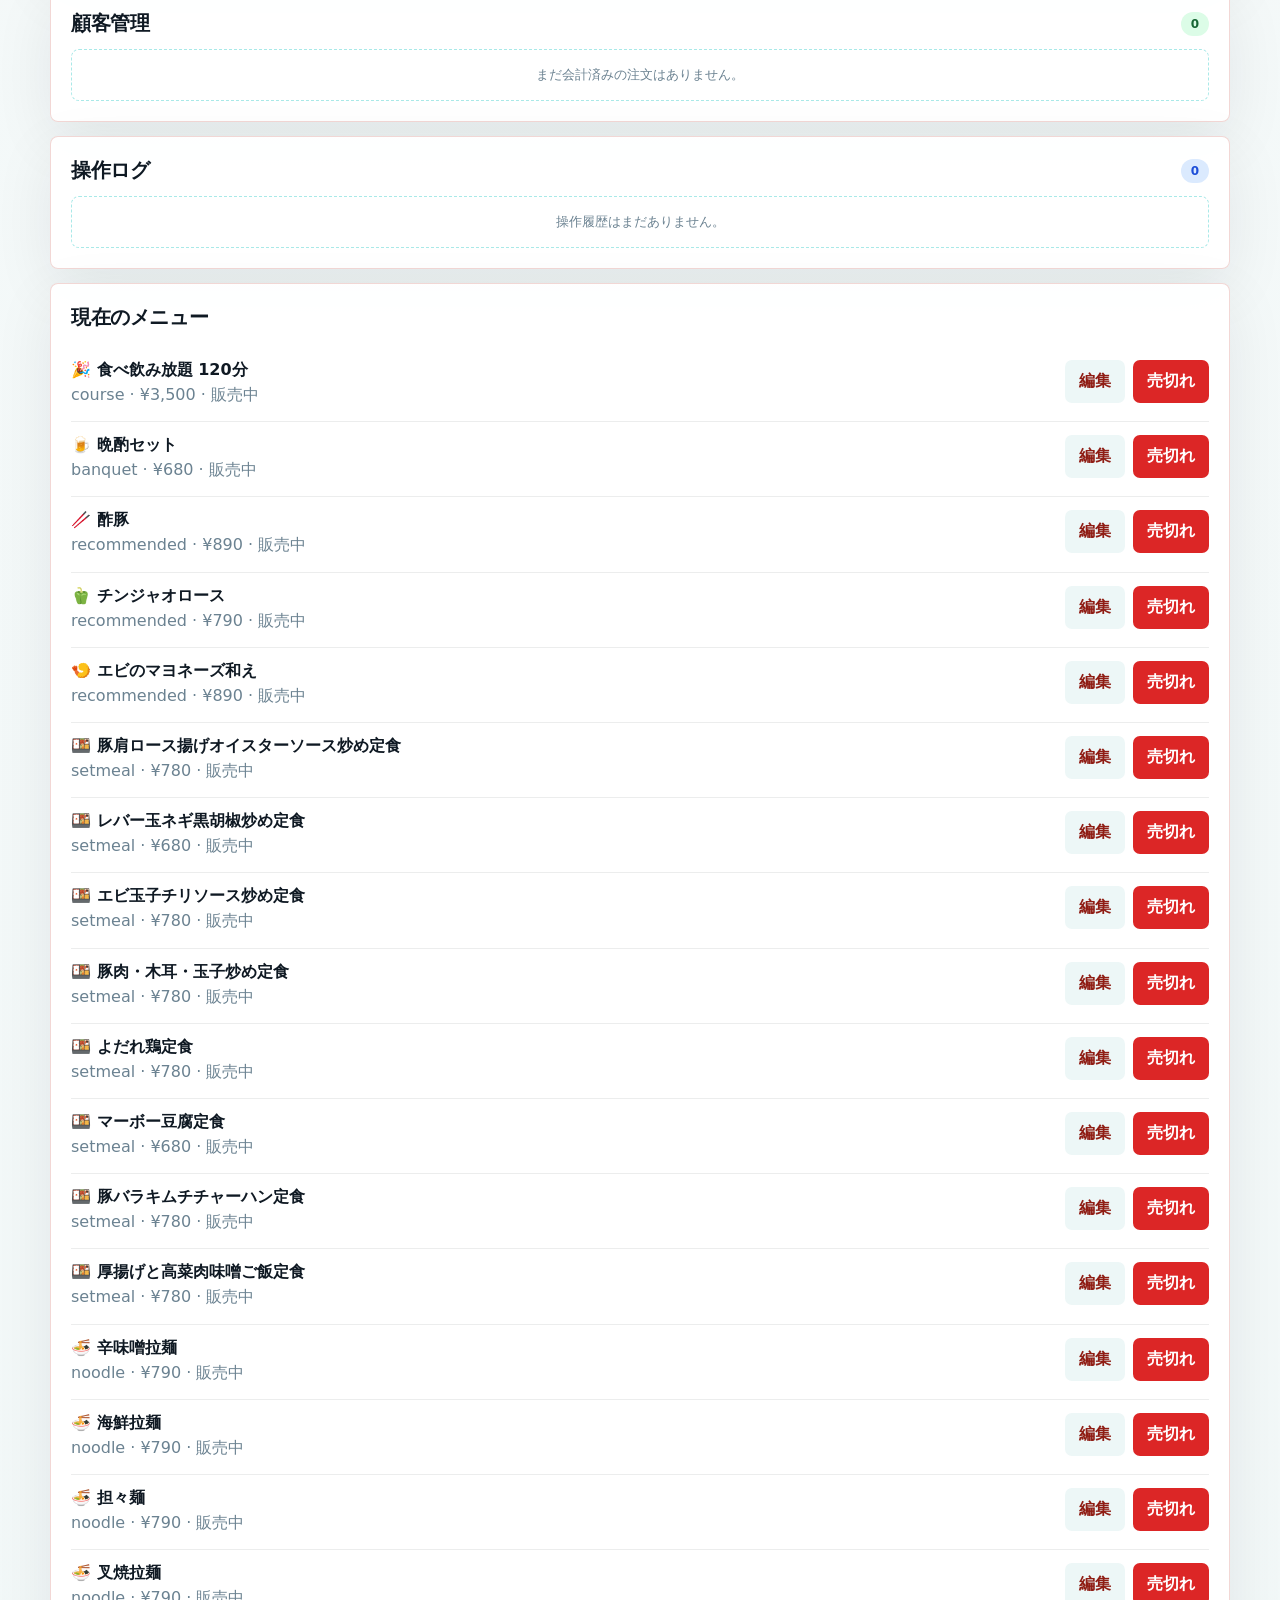
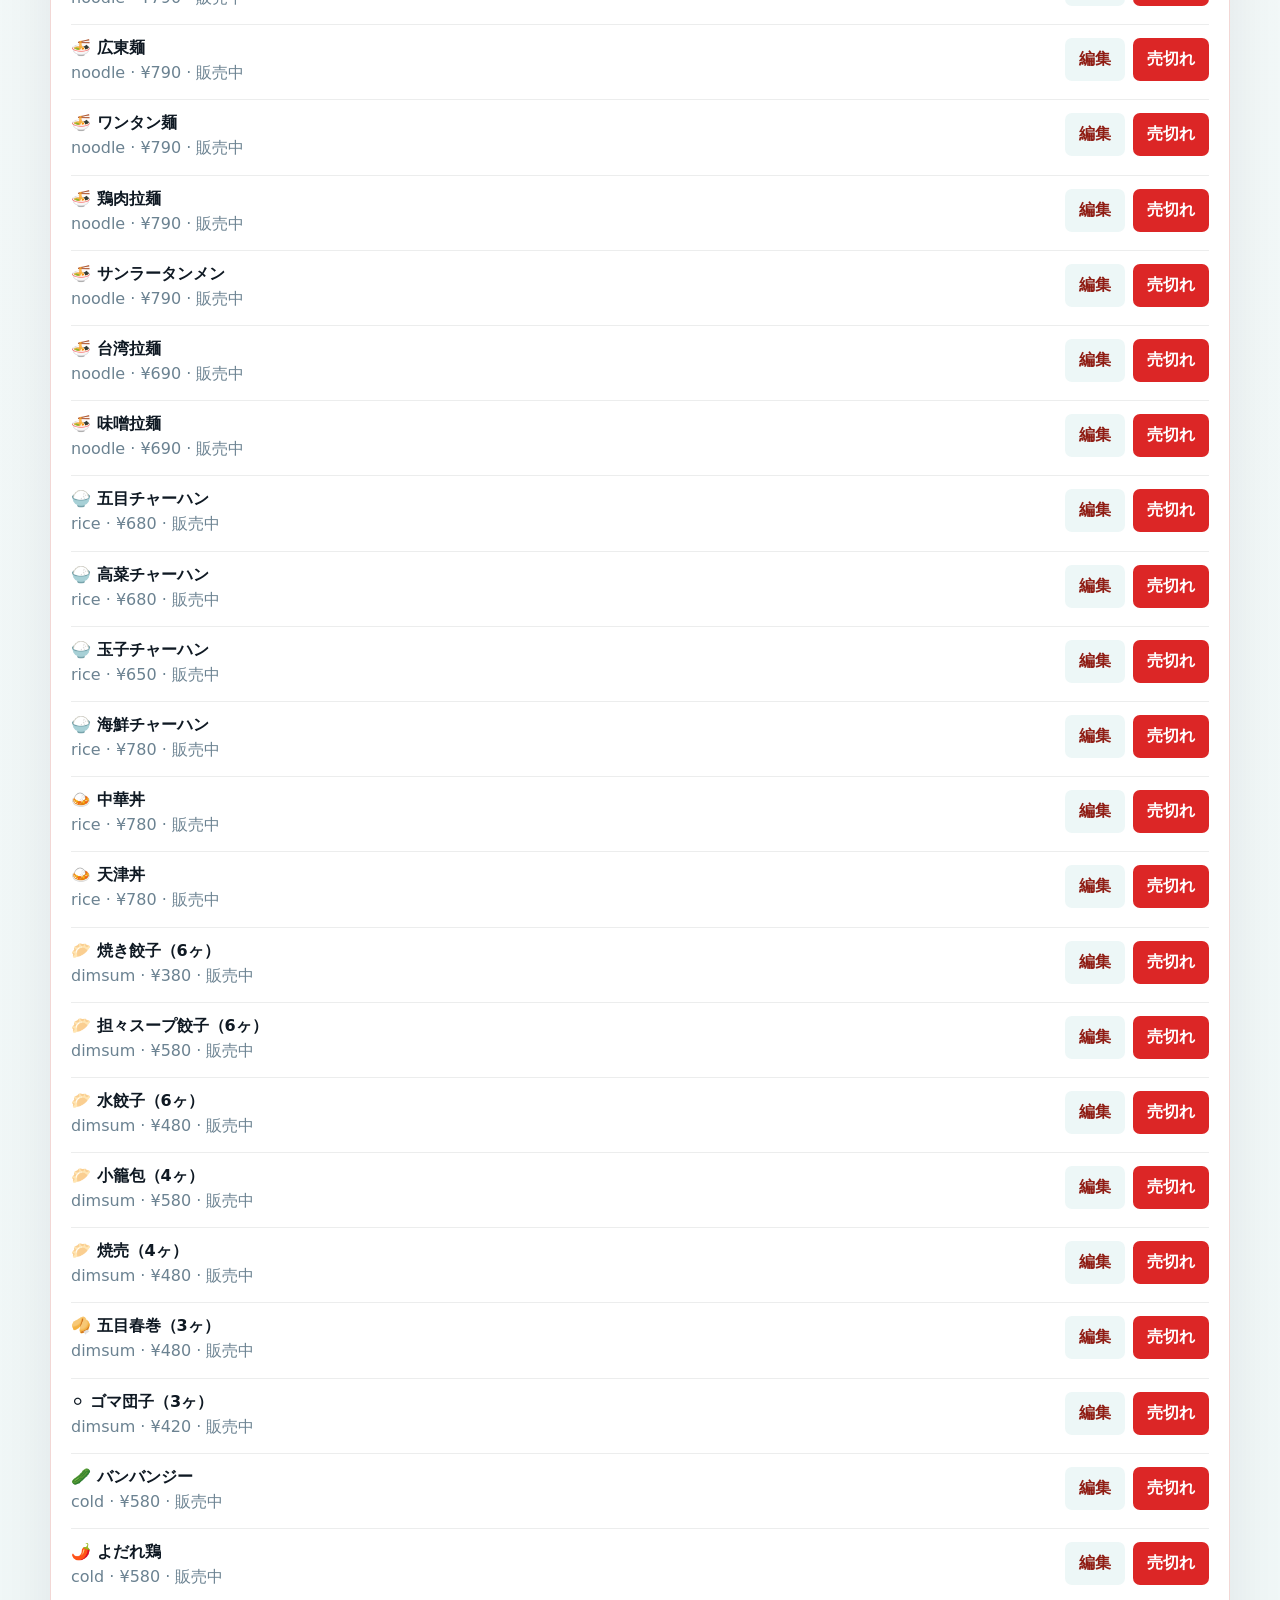
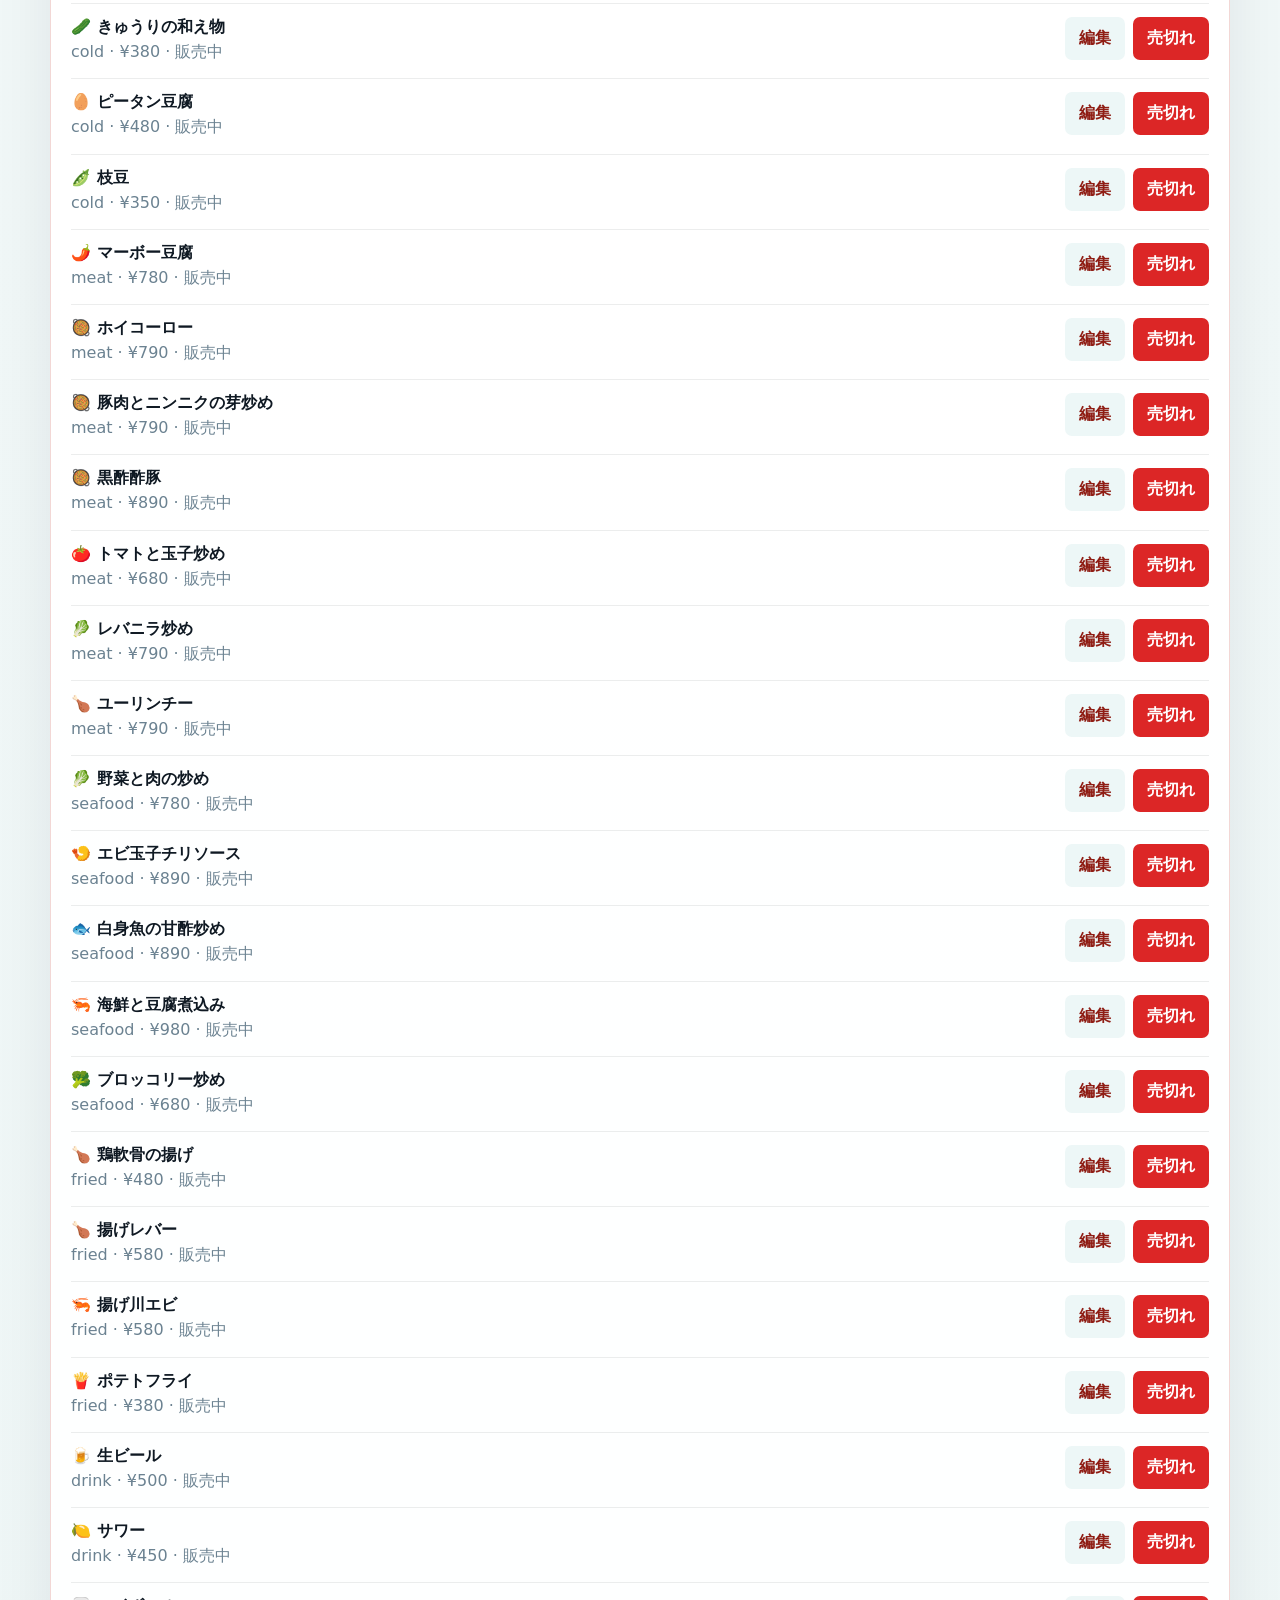
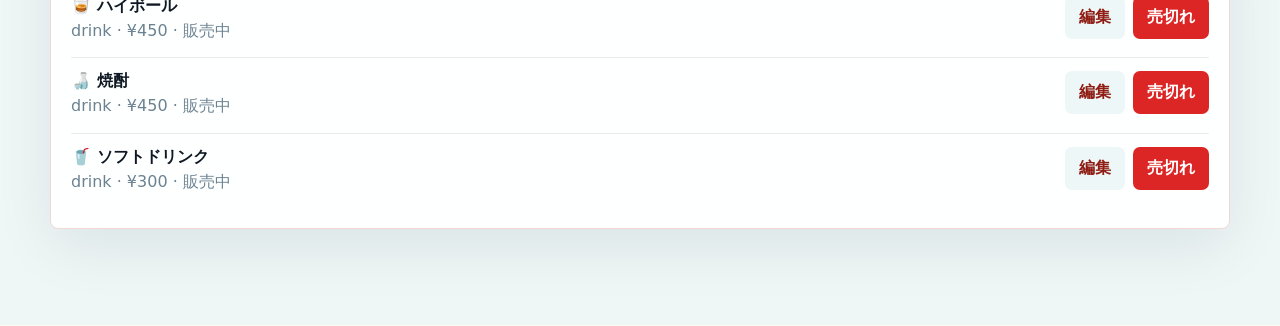
==== commit 3c594f84: "feat: add admin table dashboard" ====
--- a/admin/index.html
+++ b/admin/index.html
@@ -68,7 +68,7 @@
         </section>
         <aside class="card">
           <h2 data-i18n="table_status">テーブル状態</h2>
-          <div data-admin-tables></div>
+          <div class="table-dashboard" data-admin-tables data-admin-table-dashboard></div>
         </aside>
       </div>
       <section class="card" style="margin-top:14px">
--- a/assets/izakaya-app.css
+++ b/assets/izakaya-app.css
@@ -822,6 +822,25 @@
   margin-top: 12px;
 }
 
+.course-timer {
+  margin-top: 12px;
+  padding: 12px;
+  border: 1px solid rgba(180, 35, 24, 0.22);
+  border-radius: 8px;
+  background: #fff7ed;
+}
+
+.course-timer:empty {
+  display: none;
+}
+
+.course-timer-meta {
+  margin-top: 6px;
+  color: #9a3412;
+  font-size: 13px;
+  font-weight: 800;
+}
+
 .checkout-complete {
   display: grid;
   gap: 4px;
@@ -874,6 +893,46 @@
   border-radius: 8px;
   padding: 11px 12px;
   background: #fff;
+}
+
+.table-dashboard {
+  display: grid;
+  gap: 10px;
+}
+
+.table-card {
+  display: grid;
+  gap: 8px;
+  padding: 12px;
+  border: 1px solid rgba(15,25,35,.12);
+  border-radius: 8px;
+  background: #fff;
+}
+
+.table-card.active {
+  border-color: rgba(180,35,24,.28);
+  background: #fffaf4;
+}
+
+.table-card-head,
+.table-card-meta,
+.table-badges {
+  display: flex;
+  align-items: center;
+  justify-content: space-between;
+  gap: 8px;
+  flex-wrap: wrap;
+}
+
+.table-card-meta {
+  justify-content: flex-start;
+  color: var(--muted);
+  font-size: 13px;
+  font-weight: 800;
+}
+
+.table-badges {
+  justify-content: flex-start;
 }
 
 .progress-head {
